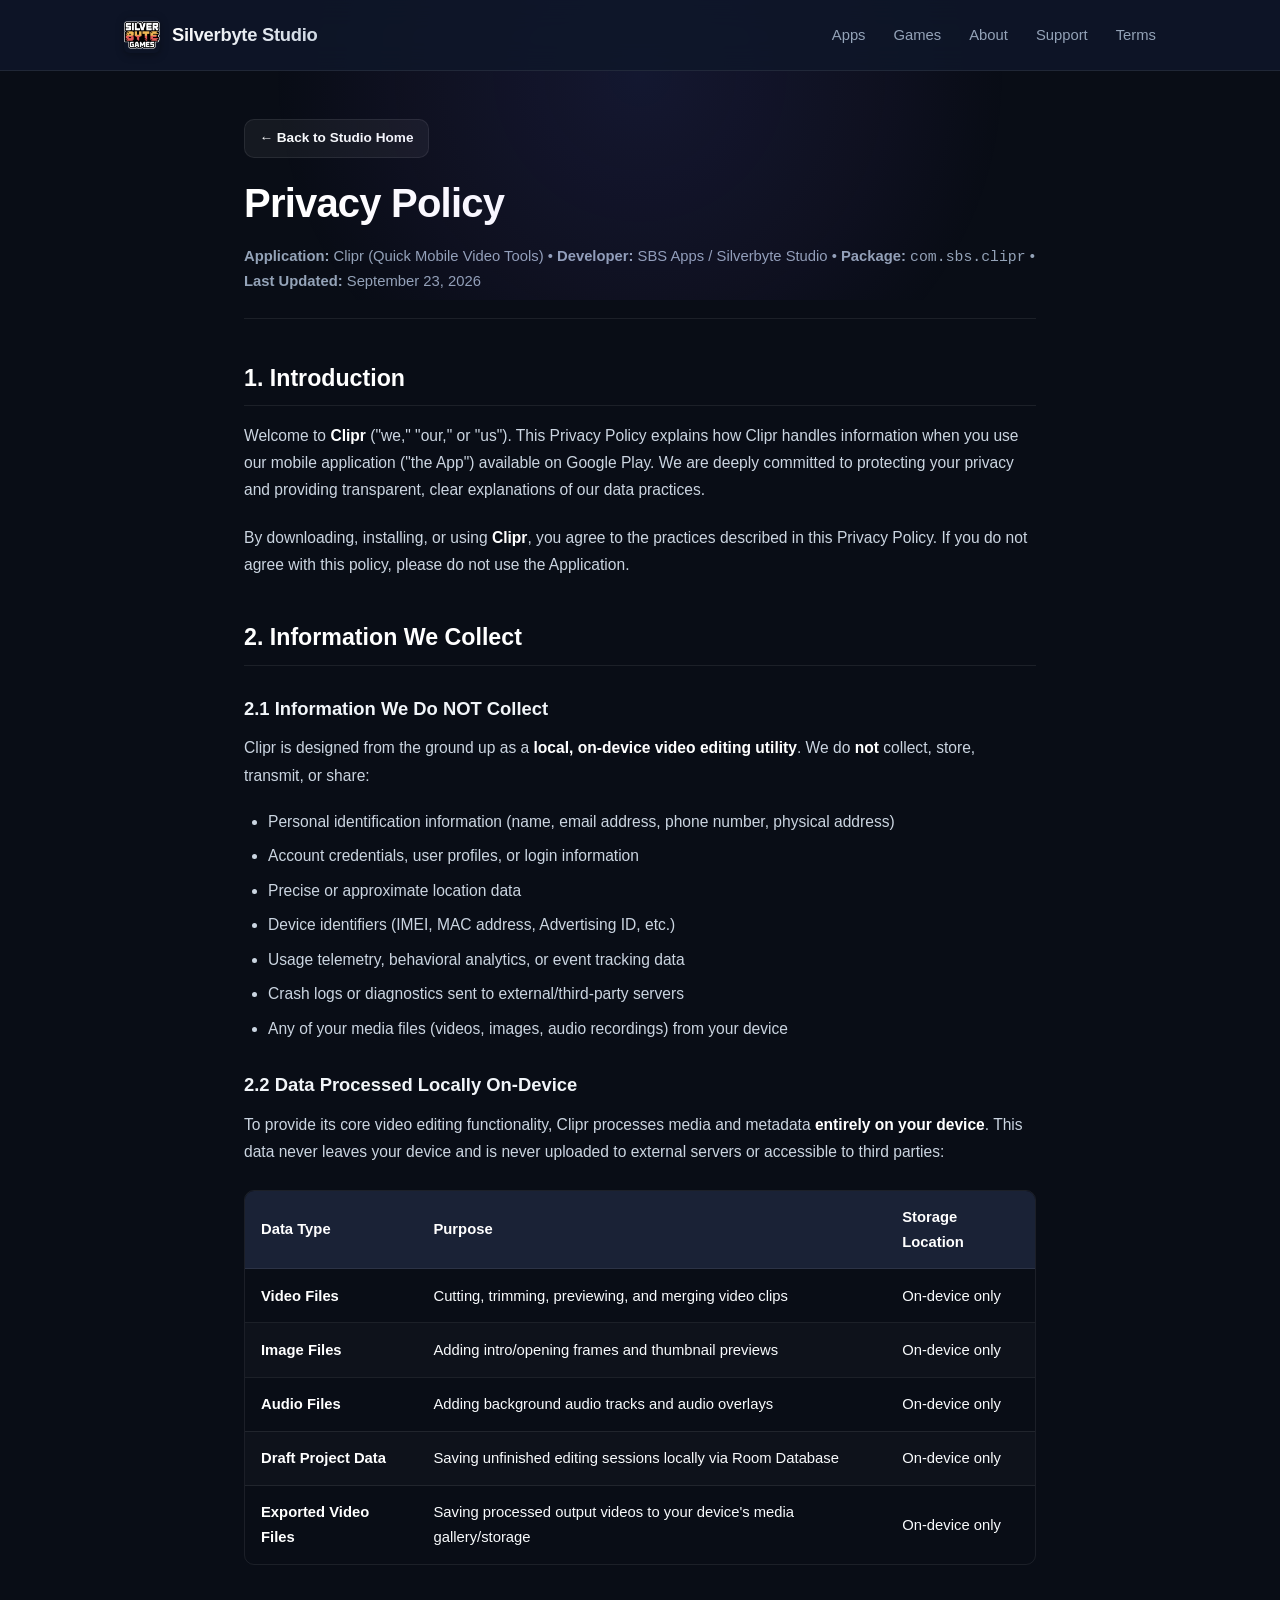
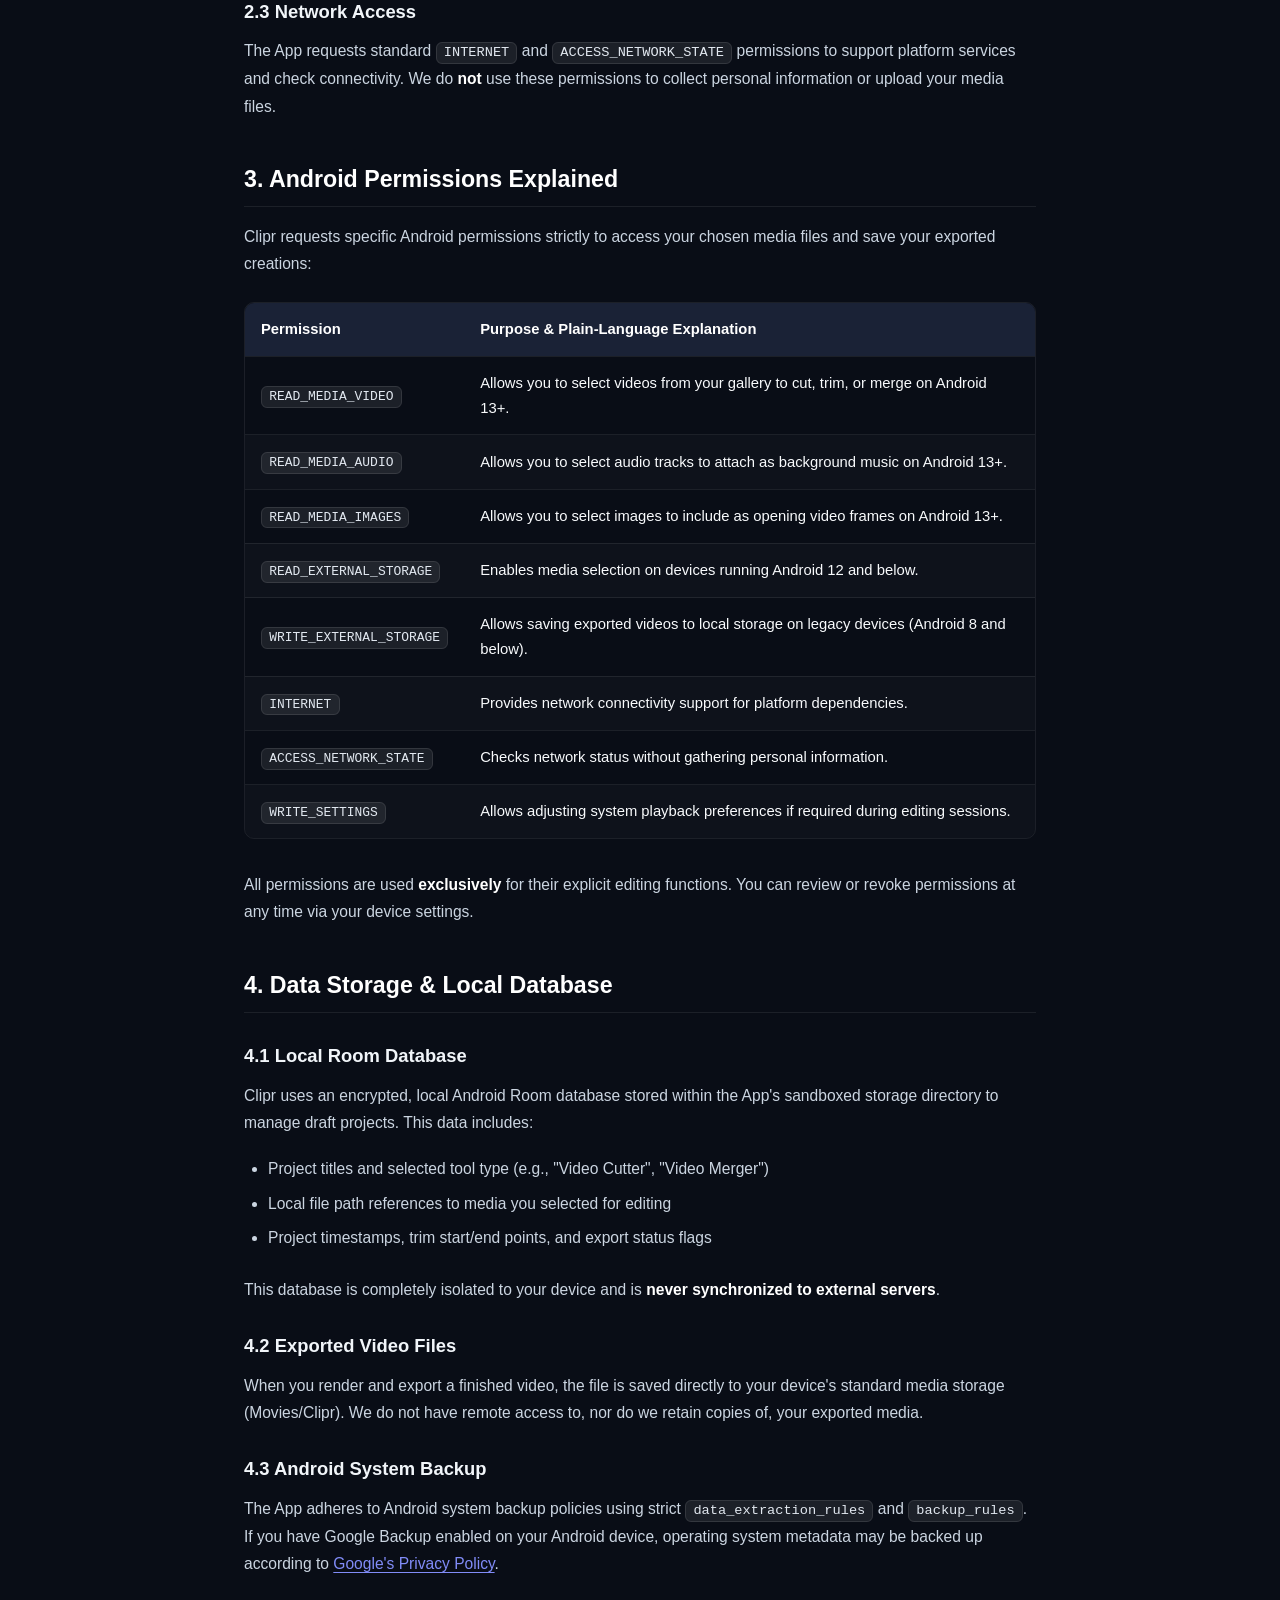
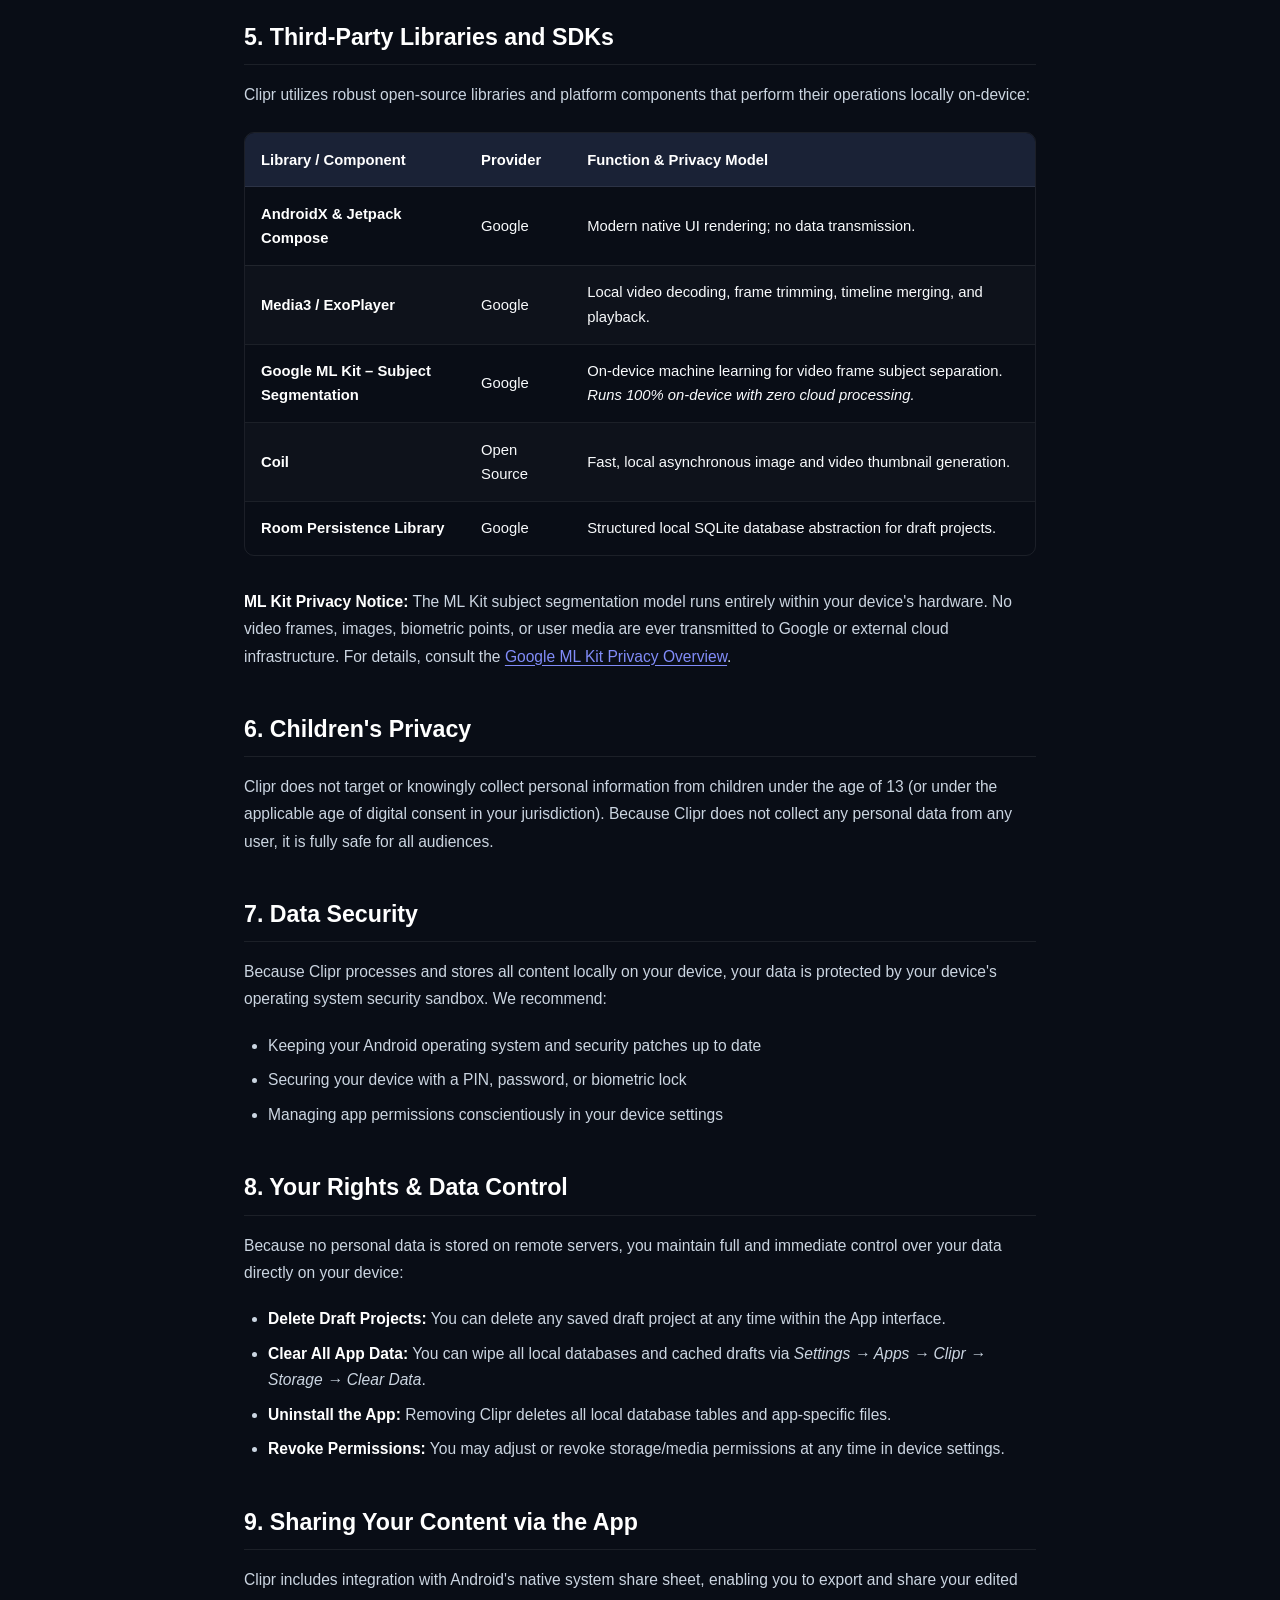
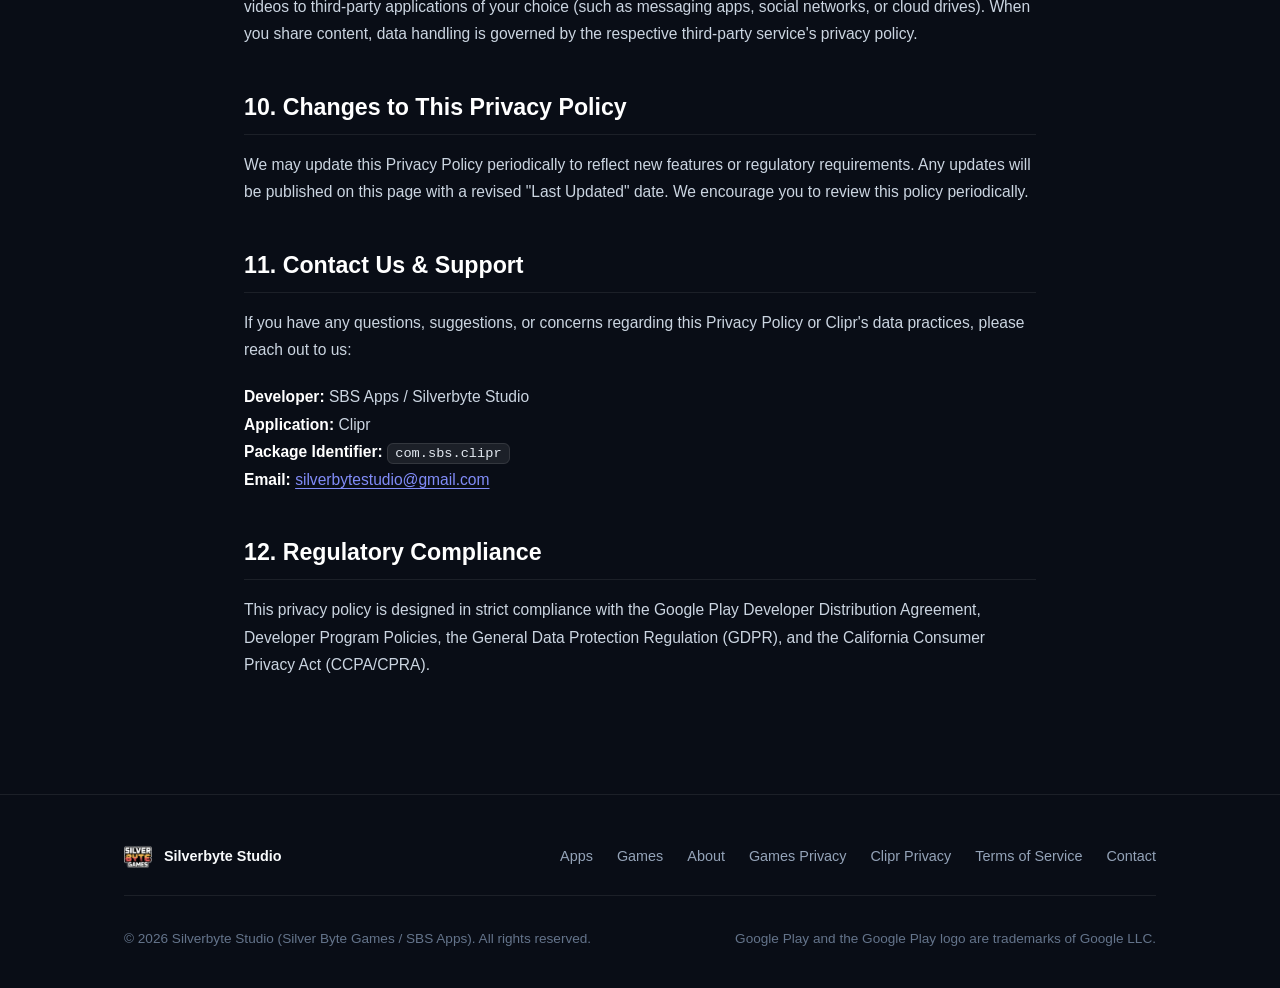
==== clipr-privacy-policy.html @ 32f8ca35 "updated with Clipr" ====
<!DOCTYPE html>
<html lang="en">
<head>
    <meta charset="UTF-8">
    <meta name="viewport" content="width=device-width, initial-scale=1.0">
    <title>Privacy Policy - Clipr | Silverbyte Studio</title>
    <meta name="description" content="Privacy Policy for Clipr, developed by Silverbyte Studio (SBS Apps). Details on local on-device processing, privacy-first video editing, permissions, and user rights.">
    <meta name="robots" content="index, follow">

    <!-- Canonical & Favicon -->
    <link rel="canonical" href="https://silverbytegames.github.io/clipr-privacy-policy.html">
    <link rel="icon" type="image/png" href="assets/images/favicon.png">
    <link rel="shortcut icon" href="favicon.ico">
    <link rel="apple-touch-icon" href="assets/images/clipr-icon.png">

    <!-- Stylesheet -->
    <link rel="stylesheet" href="assets/css/style.css">
</head>
<body>

    <!-- Site Header & Navigation -->
    <header class="site-header">
        <div class="container">
            <nav class="navbar" aria-label="Main Navigation">
                <a href="index.html" class="brand-link" aria-label="Silverbyte Studio Home">
                    <img src="assets/images/studio-logo.png" alt="Silverbyte Studio Logo" class="brand-logo" width="36" height="36">
                    <span class="brand-title">Silverbyte Studio</span>
                </a>

                <button class="mobile-menu-btn" aria-label="Toggle navigation menu" aria-expanded="false">
                    <svg width="24" height="24" viewBox="0 0 24 24" fill="none" stroke="currentColor" stroke-width="2" stroke-linecap="round" stroke-linejoin="round">
                        <line x1="3" y1="12" x2="21" y2="12"></line>
                        <line x1="3" y1="6" x2="21" y2="6"></line>
                        <line x1="3" y1="18" x2="21" y2="18"></line>
                    </svg>
                </button>

                <ul class="nav-links">
                    <li><a href="index.html#apps" class="nav-link">Apps</a></li>
                    <li><a href="index.html#games" class="nav-link">Games</a></li>
                    <li><a href="index.html#about" class="nav-link">About</a></li>
                    <li><a href="index.html#support" class="nav-link">Support</a></li>
                    <li><a href="terms.html" class="nav-link">Terms</a></li>
                </ul>
            </nav>
        </div>
    </header>

    <!-- Main Content Container -->
    <main class="legal-container">
        <div class="legal-header">
            <div style="margin-bottom: 0.75rem;">
                <a href="index.html" class="btn btn-secondary btn-sm" style="display: inline-flex; align-items: center; gap: 0.4rem;">
                    &larr; Back to Studio Home
                </a>
            </div>
            <h1>Privacy Policy</h1>
            <p class="legal-meta">
                <strong>Application:</strong> Clipr (Quick Mobile Video Tools) &bull;
                <strong>Developer:</strong> SBS Apps / Silverbyte Studio &bull;
                <strong>Package:</strong> <code>com.sbs.clipr</code> &bull;
                <strong>Last Updated:</strong> September 23, 2026
            </p>
        </div>

        <article class="legal-content">
            <h2>1. Introduction</h2>
            <p>Welcome to <strong>Clipr</strong> ("we," "our," or "us"). This Privacy Policy explains how Clipr handles information when you use our mobile application ("the App") available on Google Play. We are deeply committed to protecting your privacy and providing transparent, clear explanations of our data practices.</p>
            <p>By downloading, installing, or using <strong>Clipr</strong>, you agree to the practices described in this Privacy Policy. If you do not agree with this policy, please do not use the Application.</p>

            <h2>2. Information We Collect</h2>

            <h3>2.1 Information We Do NOT Collect</h3>
            <p>Clipr is designed from the ground up as a <strong>local, on-device video editing utility</strong>. We do <strong>not</strong> collect, store, transmit, or share:</p>
            <ul>
                <li>Personal identification information (name, email address, phone number, physical address)</li>
                <li>Account credentials, user profiles, or login information</li>
                <li>Precise or approximate location data</li>
                <li>Device identifiers (IMEI, MAC address, Advertising ID, etc.)</li>
                <li>Usage telemetry, behavioral analytics, or event tracking data</li>
                <li>Crash logs or diagnostics sent to external/third-party servers</li>
                <li>Any of your media files (videos, images, audio recordings) from your device</li>
            </ul>

            <h3>2.2 Data Processed Locally On-Device</h3>
            <p>To provide its core video editing functionality, Clipr processes media and metadata <strong>entirely on your device</strong>. This data never leaves your device and is never uploaded to external servers or accessible to third parties:</p>

            <div class="table-responsive">
                <table class="legal-table">
                    <thead>
                        <tr>
                            <th>Data Type</th>
                            <th>Purpose</th>
                            <th>Storage Location</th>
                        </tr>
                    </thead>
                    <tbody>
                        <tr>
                            <td><strong>Video Files</strong></td>
                            <td>Cutting, trimming, previewing, and merging video clips</td>
                            <td>On-device only</td>
                        </tr>
                        <tr>
                            <td><strong>Image Files</strong></td>
                            <td>Adding intro/opening frames and thumbnail previews</td>
                            <td>On-device only</td>
                        </tr>
                        <tr>
                            <td><strong>Audio Files</strong></td>
                            <td>Adding background audio tracks and audio overlays</td>
                            <td>On-device only</td>
                        </tr>
                        <tr>
                            <td><strong>Draft Project Data</strong></td>
                            <td>Saving unfinished editing sessions locally via Room Database</td>
                            <td>On-device only</td>
                        </tr>
                        <tr>
                            <td><strong>Exported Video Files</strong></td>
                            <td>Saving processed output videos to your device's media gallery/storage</td>
                            <td>On-device only</td>
                        </tr>
                    </tbody>
                </table>
            </div>

            <h3>2.3 Network Access</h3>
            <p>The App requests standard <code>INTERNET</code> and <code>ACCESS_NETWORK_STATE</code> permissions to support platform services and check connectivity. We do <strong>not</strong> use these permissions to collect personal information or upload your media files.</p>

            <h2>3. Android Permissions Explained</h2>
            <p>Clipr requests specific Android permissions strictly to access your chosen media files and save your exported creations:</p>

            <div class="table-responsive">
                <table class="legal-table">
                    <thead>
                        <tr>
                            <th>Permission</th>
                            <th>Purpose &amp; Plain-Language Explanation</th>
                        </tr>
                    </thead>
                    <tbody>
                        <tr>
                            <td><code>READ_MEDIA_VIDEO</code></td>
                            <td>Allows you to select videos from your gallery to cut, trim, or merge on Android 13+.</td>
                        </tr>
                        <tr>
                            <td><code>READ_MEDIA_AUDIO</code></td>
                            <td>Allows you to select audio tracks to attach as background music on Android 13+.</td>
                        </tr>
                        <tr>
                            <td><code>READ_MEDIA_IMAGES</code></td>
                            <td>Allows you to select images to include as opening video frames on Android 13+.</td>
                        </tr>
                        <tr>
                            <td><code>READ_EXTERNAL_STORAGE</code></td>
                            <td>Enables media selection on devices running Android 12 and below.</td>
                        </tr>
                        <tr>
                            <td><code>WRITE_EXTERNAL_STORAGE</code></td>
                            <td>Allows saving exported videos to local storage on legacy devices (Android 8 and below).</td>
                        </tr>
                        <tr>
                            <td><code>INTERNET</code></td>
                            <td>Provides network connectivity support for platform dependencies.</td>
                        </tr>
                        <tr>
                            <td><code>ACCESS_NETWORK_STATE</code></td>
                            <td>Checks network status without gathering personal information.</td>
                        </tr>
                        <tr>
                            <td><code>WRITE_SETTINGS</code></td>
                            <td>Allows adjusting system playback preferences if required during editing sessions.</td>
                        </tr>
                    </tbody>
                </table>
            </div>
            <p>All permissions are used <strong>exclusively</strong> for their explicit editing functions. You can review or revoke permissions at any time via your device settings.</p>

            <h2>4. Data Storage &amp; Local Database</h2>

            <h3>4.1 Local Room Database</h3>
            <p>Clipr uses an encrypted, local Android Room database stored within the App's sandboxed storage directory to manage draft projects. This data includes:</p>
            <ul>
                <li>Project titles and selected tool type (e.g., "Video Cutter", "Video Merger")</li>
                <li>Local file path references to media you selected for editing</li>
                <li>Project timestamps, trim start/end points, and export status flags</li>
            </ul>
            <p>This database is completely isolated to your device and is <strong>never synchronized to external servers</strong>.</p>

            <h3>4.2 Exported Video Files</h3>
            <p>When you render and export a finished video, the file is saved directly to your device's standard media storage (Movies/Clipr). We do not have remote access to, nor do we retain copies of, your exported media.</p>

            <h3>4.3 Android System Backup</h3>
            <p>The App adheres to Android system backup policies using strict <code>data_extraction_rules</code> and <code>backup_rules</code>. If you have Google Backup enabled on your Android device, operating system metadata may be backed up according to <a href="https://policies.google.com/privacy" target="_blank" rel="noopener noreferrer">Google's Privacy Policy</a>.</p>

            <h2>5. Third-Party Libraries and SDKs</h2>
            <p>Clipr utilizes robust open-source libraries and platform components that perform their operations locally on-device:</p>

            <div class="table-responsive">
                <table class="legal-table">
                    <thead>
                        <tr>
                            <th>Library / Component</th>
                            <th>Provider</th>
                            <th>Function &amp; Privacy Model</th>
                        </tr>
                    </thead>
                    <tbody>
                        <tr>
                            <td><strong>AndroidX &amp; Jetpack Compose</strong></td>
                            <td>Google</td>
                            <td>Modern native UI rendering; no data transmission.</td>
                        </tr>
                        <tr>
                            <td><strong>Media3 / ExoPlayer</strong></td>
                            <td>Google</td>
                            <td>Local video decoding, frame trimming, timeline merging, and playback.</td>
                        </tr>
                        <tr>
                            <td><strong>Google ML Kit – Subject Segmentation</strong></td>
                            <td>Google</td>
                            <td>On-device machine learning for video frame subject separation. <em>Runs 100% on-device with zero cloud processing.</em></td>
                        </tr>
                        <tr>
                            <td><strong>Coil</strong></td>
                            <td>Open Source</td>
                            <td>Fast, local asynchronous image and video thumbnail generation.</td>
                        </tr>
                        <tr>
                            <td><strong>Room Persistence Library</strong></td>
                            <td>Google</td>
                            <td>Structured local SQLite database abstraction for draft projects.</td>
                        </tr>
                    </tbody>
                </table>
            </div>
            <p><strong>ML Kit Privacy Notice:</strong> The ML Kit subject segmentation model runs entirely within your device's hardware. No video frames, images, biometric points, or user media are ever transmitted to Google or external cloud infrastructure. For details, consult the <a href="https://developers.google.com/ml-kit/privacy" target="_blank" rel="noopener noreferrer">Google ML Kit Privacy Overview</a>.</p>

            <h2>6. Children's Privacy</h2>
            <p>Clipr does not target or knowingly collect personal information from children under the age of 13 (or under the applicable age of digital consent in your jurisdiction). Because Clipr does not collect any personal data from any user, it is fully safe for all audiences.</p>

            <h2>7. Data Security</h2>
            <p>Because Clipr processes and stores all content locally on your device, your data is protected by your device's operating system security sandbox. We recommend:</p>
            <ul>
                <li>Keeping your Android operating system and security patches up to date</li>
                <li>Securing your device with a PIN, password, or biometric lock</li>
                <li>Managing app permissions conscientiously in your device settings</li>
            </ul>

            <h2>8. Your Rights &amp; Data Control</h2>
            <p>Because no personal data is stored on remote servers, you maintain full and immediate control over your data directly on your device:</p>
            <ul>
                <li><strong>Delete Draft Projects:</strong> You can delete any saved draft project at any time within the App interface.</li>
                <li><strong>Clear All App Data:</strong> You can wipe all local databases and cached drafts via <em>Settings &rarr; Apps &rarr; Clipr &rarr; Storage &rarr; Clear Data</em>.</li>
                <li><strong>Uninstall the App:</strong> Removing Clipr deletes all local database tables and app-specific files.</li>
                <li><strong>Revoke Permissions:</strong> You may adjust or revoke storage/media permissions at any time in device settings.</li>
            </ul>

            <h2>9. Sharing Your Content via the App</h2>
            <p>Clipr includes integration with Android's native system share sheet, enabling you to export and share your edited videos to third-party applications of your choice (such as messaging apps, social networks, or cloud drives). When you share content, data handling is governed by the respective third-party service's privacy policy.</p>

            <h2>10. Changes to This Privacy Policy</h2>
            <p>We may update this Privacy Policy periodically to reflect new features or regulatory requirements. Any updates will be published on this page with a revised "Last Updated" date. We encourage you to review this policy periodically.</p>

            <h2>11. Contact Us &amp; Support</h2>
            <p>If you have any questions, suggestions, or concerns regarding this Privacy Policy or Clipr's data practices, please reach out to us:</p>
            <p style="margin-top: 0.5rem;">
                <strong>Developer:</strong> SBS Apps / Silverbyte Studio<br>
                <strong>Application:</strong> Clipr<br>
                <strong>Package Identifier:</strong> <code>com.sbs.clipr</code><br>
                <strong>Email:</strong> <a href="mailto:silverbytestudio@gmail.com">silverbytestudio@gmail.com</a>
            </p>

            <h2>12. Regulatory Compliance</h2>
            <p>This privacy policy is designed in strict compliance with the Google Play Developer Distribution Agreement, Developer Program Policies, the General Data Protection Regulation (GDPR), and the California Consumer Privacy Act (CCPA/CPRA).</p>
        </article>
    </main>

    <!-- Site Footer -->
    <footer class="site-footer">
        <div class="container">
            <div class="footer-top">
                <div class="footer-brand">
                    <img src="assets/images/studio-logo.png" alt="Silverbyte Studio Logo" width="28" height="28" style="border-radius: 4px;">
                    <span>Silverbyte Studio</span>
                </div>
                <ul class="footer-links">
                    <li><a href="index.html#apps">Apps</a></li>
                    <li><a href="index.html#games">Games</a></li>
                    <li><a href="index.html#about">About</a></li>
                    <li><a href="privacy-policy.html">Games Privacy</a></li>
                    <li><a href="clipr-privacy-policy.html">Clipr Privacy</a></li>
                    <li><a href="terms.html">Terms of Service</a></li>
                    <li><a href="mailto:silverbytestudio@gmail.com">Contact</a></li>
                </ul>
            </div>
            <div class="footer-bottom">
                <p>&copy; <span id="current-year">2026</span> Silverbyte Studio (Silver Byte Games / SBS Apps). All rights reserved.</p>
                <p>Google Play and the Google Play logo are trademarks of Google LLC.</p>
            </div>
        </div>
    </footer>

    <!-- Script -->
    <script src="assets/js/main.js"></script>
</body>
</html>
---- assets/css/style.css ----
/* ==========================================================================
   Silverbyte Studio - Modern Minimalist Design System
   ========================================================================== */

:root {
    --bg-base: #090d16;
    --bg-surface: #111827;
    --bg-surface-elevated: #1a2236;
    --bg-surface-card: rgba(17, 24, 39, 0.7);
    --bg-glass: rgba(15, 23, 42, 0.85);

    --border-subtle: rgba(255, 255, 255, 0.08);
    --border-hover: rgba(99, 102, 241, 0.35);
    --border-accent: #6366f1;

    --text-main: #f8fafc;
    --text-muted: #94a3b8;
    --text-subtle: #64748b;

    --primary: #6366f1;
    --primary-hover: #4f46e5;
    --primary-glow: rgba(99, 102, 241, 0.25);

    --accent-emerald: #10b981;
    --accent-amber: #f59e0b;

    --radius-sm: 6px;
    --radius-md: 10px;
    --radius-lg: 16px;
    --radius-full: 9999px;

    --transition: all 0.2s cubic-bezier(0.16, 1, 0.3, 1);
    --font-sans: -apple-system, BlinkMacSystemFont, "Segoe UI", Roboto, "Helvetica Neue", Arial, sans-serif;
}

/* Base & Reset */
*, *::before, *::after {
    box-sizing: border-box;
    margin: 0;
    padding: 0;
}

html {
    scroll-behavior: smooth;
    font-size: 16px;
}

body {
    font-family: var(--font-sans);
    background-color: var(--bg-base);
    color: var(--text-main);
    line-height: 1.65;
    min-height: 100vh;
    display: flex;
    flex-direction: column;
    overflow-x: hidden;
    position: relative;
    -webkit-font-smoothing: antialiased;
}

/* Subtle Ambient Glow Effect */
body::before {
    content: "";
    position: fixed;
    top: -150px;
    left: 50%;
    transform: translateX(-50%);
    width: 800px;
    height: 450px;
    background: radial-gradient(circle, rgba(99, 102, 241, 0.12) 0%, rgba(139, 92, 246, 0.05) 50%, transparent 80%);
    pointer-events: none;
    z-index: 0;
}

a {
    color: inherit;
    text-decoration: none;
}

img {
    max-width: 100%;
    height: auto;
    display: block;
}

.container {
    width: 100%;
    max-width: 1080px;
    margin: 0 auto;
    padding: 0 1.5rem;
}

/* Header & Navigation */
header.site-header {
    position: sticky;
    top: 0;
    z-index: 100;
    background: var(--bg-glass);
    backdrop-filter: blur(14px);
    -webkit-backdrop-filter: blur(14px);
    border-bottom: 1px solid var(--border-subtle);
}

.navbar {
    display: flex;
    align-items: center;
    justify-content: space-between;
    height: 70px;
}

.brand-link {
    display: flex;
    align-items: center;
    gap: 0.75rem;
    font-weight: 700;
    font-size: 1.15rem;
    color: var(--text-main);
    letter-spacing: -0.015em;
    transition: var(--transition);
}

.brand-link:hover {
    opacity: 0.9;
}

.brand-logo {
    width: 36px;
    height: 36px;
    border-radius: var(--radius-sm);
    box-shadow: 0 2px 8px rgba(0, 0, 0, 0.3);
}

.brand-title {
    background: linear-gradient(135deg, #ffffff 0%, #cbd5e1 100%);
    -webkit-background-clip: text;
    -webkit-text-fill-color: transparent;
}

.nav-links {
    display: flex;
    align-items: center;
    gap: 1.75rem;
    list-style: none;
}

.nav-link {
    color: var(--text-muted);
    font-size: 0.925rem;
    font-weight: 500;
    transition: var(--transition);
    position: relative;
    padding: 0.35rem 0;
}

.nav-link:hover,
.nav-link.active {
    color: var(--text-main);
}

.nav-link::after {
    content: '';
    position: absolute;
    bottom: 0;
    left: 0;
    width: 0%;
    height: 2px;
    background: var(--primary);
    transition: var(--transition);
}

.nav-link:hover::after,
.nav-link.active::after {
    width: 100%;
}

.mobile-menu-btn {
    display: none;
    background: none;
    border: none;
    color: var(--text-main);
    cursor: pointer;
    padding: 0.5rem;
}

/* Badges & Tags */
.badge {
    display: inline-flex;
    align-items: center;
    gap: 0.4rem;
    padding: 0.3rem 0.8rem;
    border-radius: var(--radius-full);
    font-size: 0.8rem;
    font-weight: 600;
    letter-spacing: 0.03em;
    text-transform: uppercase;
}

.badge-primary {
    background: rgba(99, 102, 241, 0.14);
    color: #a5b4fc;
    border: 1px solid rgba(99, 102, 241, 0.3);
}

.badge-success {
    background: rgba(16, 185, 129, 0.12);
    color: #6ee7b7;
    border: 1px solid rgba(16, 185, 129, 0.25);
}

.badge-amber {
    background: rgba(245, 158, 11, 0.12);
    color: #fcd34d;
    border: 1px solid rgba(245, 158, 11, 0.25);
}

.badge-subtle {
    background: rgba(255, 255, 255, 0.05);
    color: var(--text-muted);
    border: 1px solid var(--border-subtle);
    font-size: 0.75rem;
    text-transform: none;
    letter-spacing: normal;
    font-weight: 500;
}

.dot {
    width: 6px;
    height: 6px;
    border-radius: 50%;
    background-color: currentColor;
}

/* Hero Section */
.hero {
    position: relative;
    z-index: 1;
    padding: 5rem 0 3.5rem;
    text-align: center;
}

.hero-content {
    max-width: 720px;
    margin: 0 auto;
}

.hero h1 {
    font-size: clamp(2.4rem, 5vw, 3.5rem);
    font-weight: 800;
    line-height: 1.15;
    letter-spacing: -0.03em;
    margin: 1.25rem 0 1rem;
    background: linear-gradient(135deg, #ffffff 0%, #e2e8f0 60%, #94a3b8 100%);
    -webkit-background-clip: text;
    -webkit-text-fill-color: transparent;
}

.hero p.lead {
    font-size: 1.15rem;
    color: var(--text-muted);
    line-height: 1.7;
    margin-bottom: 2rem;
}

.hero-actions {
    display: flex;
    justify-content: center;
    gap: 1rem;
    flex-wrap: wrap;
}

/* Buttons */
.btn {
    display: inline-flex;
    align-items: center;
    justify-content: center;
    gap: 0.5rem;
    padding: 0.65rem 1.4rem;
    border-radius: var(--radius-md);
    font-size: 0.925rem;
    font-weight: 600;
    transition: var(--transition);
    cursor: pointer;
    border: 1px solid transparent;
}

.btn-primary {
    background-color: var(--primary);
    color: #ffffff;
    box-shadow: 0 4px 14px var(--primary-glow);
}

.btn-primary:hover {
    background-color: var(--primary-hover);
    transform: translateY(-1px);
    box-shadow: 0 6px 20px rgba(99, 102, 241, 0.35);
}

.btn-secondary {
    background-color: rgba(255, 255, 255, 0.05);
    color: var(--text-main);
    border-color: var(--border-subtle);
}

.btn-secondary:hover {
    background-color: rgba(255, 255, 255, 0.09);
    border-color: rgba(255, 255, 255, 0.15);
    transform: translateY(-1px);
}

.btn-googleplay {
    background: #1e293b;
    color: #ffffff;
    border: 1px solid #334155;
    padding: 0.55rem 1.15rem;
}

.btn-googleplay:hover {
    background: #273549;
    border-color: #6366f1;
    transform: translateY(-1px);
    box-shadow: 0 4px 16px rgba(0, 0, 0, 0.4);
}

.btn-sm {
    padding: 0.45rem 0.9rem;
    font-size: 0.85rem;
}

/* Section Header */
.section {
    padding: 4rem 0;
    position: relative;
    z-index: 1;
}

.section-header {
    margin-bottom: 2.5rem;
}

.section-header.text-center {
    text-align: center;
}

.section-title {
    font-size: 1.85rem;
    font-weight: 700;
    letter-spacing: -0.02em;
    color: #ffffff;
    margin-bottom: 0.5rem;
}

.section-subtitle {
    color: var(--text-muted);
    font-size: 1rem;
    max-width: 600px;
}

.section-header.text-center .section-subtitle {
    margin: 0 auto;
}

/* Game Showcase Cards */
.game-featured-card {
    background: var(--bg-surface-card);
    border: 1px solid var(--border-subtle);
    border-radius: var(--radius-lg);
    overflow: hidden;
    backdrop-filter: blur(10px);
    -webkit-backdrop-filter: blur(10px);
    transition: var(--transition);
    margin-bottom: 2rem;
}

.game-featured-card:hover {
    border-color: var(--border-hover);
    box-shadow: 0 12px 36px rgba(0, 0, 0, 0.4);
}

.game-banner-wrap {
    position: relative;
    width: 100%;
    aspect-ratio: 16 / 9;
    max-height: 400px;
    background-color: #0b0f19;
    overflow: hidden;
}

.game-banner {
    width: 100%;
    height: 100%;
    object-fit: cover;
    transition: transform 0.4s ease;
}

.game-featured-card:hover .game-banner {
    transform: scale(1.02);
}

.game-featured-content {
    padding: 2rem;
    display: flex;
    flex-direction: column;
    gap: 1.25rem;
}

.game-header-row {
    display: flex;
    align-items: center;
    gap: 1.25rem;
}

.game-icon-large {
    width: 76px;
    height: 76px;
    border-radius: 18px;
    border: 1px solid rgba(255, 255, 255, 0.12);
    box-shadow: 0 4px 16px rgba(0, 0, 0, 0.4);
    flex-shrink: 0;
}

.game-title-group h3 {
    font-size: 1.5rem;
    font-weight: 700;
    color: #ffffff;
    margin-bottom: 0.35rem;
    letter-spacing: -0.01em;
}

.tag-list {
    display: flex;
    flex-wrap: wrap;
    gap: 0.5rem;
}

.game-description {
    color: var(--text-muted);
    font-size: 1rem;
    line-height: 1.7;
}

.game-features-list {
    display: grid;
    grid-template-columns: repeat(auto-fit, minmax(240px, 1fr));
    gap: 0.75rem;
    margin: 0.5rem 0;
    list-style: none;
}

.game-feature-item {
    display: flex;
    align-items: center;
    gap: 0.6rem;
    font-size: 0.925rem;
    color: #e2e8f0;
}

.game-feature-item svg {
    color: var(--primary);
    flex-shrink: 0;
}

.game-card-actions {
    display: flex;
    align-items: center;
    gap: 1rem;
    flex-wrap: wrap;
    padding-top: 0.75rem;
    border-top: 1px solid var(--border-subtle);
}

/* Pipeline / Teaser Grid */
.games-grid {
    display: grid;
    grid-template-columns: repeat(auto-fit, minmax(320px, 1fr));
    gap: 1.5rem;
}

.game-mini-card {
    background: var(--bg-surface-card);
    border: 1px solid var(--border-subtle);
    border-radius: var(--radius-lg);
    padding: 1.75rem;
    display: flex;
    flex-direction: column;
    justify-content: space-between;
    transition: var(--transition);
}

.game-mini-card:hover {
    border-color: var(--border-hover);
    transform: translateY(-2px);
}

.game-mini-top {
    display: flex;
    gap: 1rem;
    align-items: center;
    margin-bottom: 1rem;
}

.game-icon-mini {
    width: 60px;
    height: 60px;
    border-radius: 14px;
    border: 1px solid rgba(255, 255, 255, 0.1);
    box-shadow: 0 4px 12px rgba(0, 0, 0, 0.3);
    flex-shrink: 0;
}

.game-mini-card h4 {
    font-size: 1.2rem;
    font-weight: 700;
    color: #ffffff;
    margin-bottom: 0.25rem;
}

.game-mini-card p {
    color: var(--text-muted);
    font-size: 0.925rem;
    line-height: 1.6;
    margin-bottom: 1.25rem;
}

/* Studio Pillars Section */
.features-grid {
    display: grid;
    grid-template-columns: repeat(auto-fit, minmax(280px, 1fr));
    gap: 1.5rem;
}

.feature-box {
    background: var(--bg-surface-card);
    border: 1px solid var(--border-subtle);
    border-radius: var(--radius-lg);
    padding: 1.75rem;
    transition: var(--transition);
}

.feature-box:hover {
    border-color: var(--border-hover);
    transform: translateY(-2px);
}

.feature-icon-wrap {
    width: 44px;
    height: 44px;
    border-radius: var(--radius-md);
    background: rgba(99, 102, 241, 0.12);
    color: #818cf8;
    display: flex;
    align-items: center;
    justify-content: center;
    margin-bottom: 1.25rem;
}

.feature-box h3 {
    font-size: 1.15rem;
    font-weight: 700;
    color: #ffffff;
    margin-bottom: 0.5rem;
}

.feature-box p {
    color: var(--text-muted);
    font-size: 0.925rem;
    line-height: 1.6;
}

/* Compliance & Verification Hub */
.compliance-hub {
    background: linear-gradient(180deg, rgba(26, 34, 54, 0.6) 0%, rgba(17, 24, 39, 0.8) 100%);
    border: 1px solid var(--border-subtle);
    border-radius: var(--radius-lg);
    padding: 2.25rem;
    backdrop-filter: blur(12px);
    -webkit-backdrop-filter: blur(12px);
}

.compliance-grid {
    display: grid;
    grid-template-columns: repeat(auto-fit, minmax(280px, 1fr));
    gap: 1.5rem;
    margin-top: 1.5rem;
}

.compliance-item {
    background: rgba(15, 23, 42, 0.6);
    border: 1px solid var(--border-subtle);
    border-radius: var(--radius-md);
    padding: 1.25rem;
    display: flex;
    flex-direction: column;
    justify-content: space-between;
    transition: var(--transition);
}

.compliance-item:hover {
    border-color: rgba(99, 102, 241, 0.3);
}

.compliance-item h4 {
    font-size: 1.05rem;
    font-weight: 600;
    color: #ffffff;
    margin-bottom: 0.35rem;
    display: flex;
    align-items: center;
    gap: 0.5rem;
}

.compliance-item p {
    color: var(--text-muted);
    font-size: 0.875rem;
    line-height: 1.55;
    margin-bottom: 1rem;
}

.code-snippet {
    display: block;
    background: rgba(0, 0, 0, 0.3);
    border: 1px solid rgba(255, 255, 255, 0.05);
    border-radius: var(--radius-sm);
    padding: 0.4rem 0.6rem;
    font-family: ui-monospace, SFMono-Regular, Menlo, Monaco, Consolas, monospace;
    font-size: 0.8rem;
    color: #cbd5e1;
    overflow-x: auto;
    margin-bottom: 0.75rem;
}

/* Contact & Support Section */
.contact-card {
    background: var(--bg-surface-card);
    border: 1px solid var(--border-subtle);
    border-radius: var(--radius-lg);
    padding: 2.5rem;
    text-align: center;
    max-width: 680px;
    margin: 0 auto;
}

.contact-email-row {
    display: flex;
    align-items: center;
    justify-content: center;
    gap: 0.75rem;
    margin: 1.5rem 0;
    flex-wrap: wrap;
}

.contact-email-text {
    font-size: 1.15rem;
    font-weight: 600;
    color: #ffffff;
    padding: 0.5rem 1rem;
    background: rgba(255, 255, 255, 0.05);
    border-radius: var(--radius-md);
    border: 1px solid var(--border-subtle);
}

.contact-channels {
    display: flex;
    justify-content: center;
    gap: 0.75rem;
    flex-wrap: wrap;
    margin-top: 1rem;
}

/* Footer */
footer.site-footer {
    border-top: 1px solid var(--border-subtle);
    background: var(--bg-base);
    padding: 3rem 0 2.5rem;
    margin-top: auto;
    font-size: 0.9rem;
    color: var(--text-muted);
}

.footer-top {
    display: flex;
    justify-content: space-between;
    align-items: center;
    flex-wrap: wrap;
    gap: 1.5rem;
    margin-bottom: 2rem;
    padding-bottom: 1.5rem;
    border-bottom: 1px solid var(--border-subtle);
}

.footer-brand {
    display: flex;
    align-items: center;
    gap: 0.75rem;
    font-weight: 600;
    color: var(--text-main);
}

.footer-links {
    display: flex;
    gap: 1.5rem;
    flex-wrap: wrap;
    list-style: none;
}

.footer-links a {
    color: var(--text-muted);
    transition: var(--transition);
}

.footer-links a:hover {
    color: var(--text-main);
}

.footer-bottom {
    display: flex;
    justify-content: space-between;
    align-items: center;
    flex-wrap: wrap;
    gap: 1rem;
    font-size: 0.85rem;
    color: var(--text-subtle);
}

/* Legal Documents Layout (Privacy Policy & Terms) */
.legal-container {
    max-width: 840px;
    margin: 0 auto;
    padding: 3rem 1.5rem 6rem;
}

.legal-header {
    margin-bottom: 2.5rem;
    padding-bottom: 1.5rem;
    border-bottom: 1px solid var(--border-subtle);
}

.legal-header h1 {
    font-size: clamp(2rem, 4vw, 2.5rem);
    font-weight: 800;
    color: #ffffff;
    margin-bottom: 0.5rem;
    letter-spacing: -0.02em;
}

.legal-meta {
    color: var(--text-muted);
    font-size: 0.925rem;
}

.legal-content h2 {
    font-size: 1.45rem;
    font-weight: 700;
    color: #ffffff;
    margin: 2.5rem 0 1rem;
    padding-bottom: 0.5rem;
    border-bottom: 1px solid var(--border-subtle);
}

.legal-content h3 {
    font-size: 1.15rem;
    font-weight: 600;
    color: #f1f5f9;
    margin: 1.75rem 0 0.65rem;
}

.legal-content p {
    color: #cbd5e1;
    font-size: 0.975rem;
    line-height: 1.75;
    margin-bottom: 1.25rem;
}

.legal-content ul,
.legal-content ol {
    margin: 0 0 1.5rem 1.5rem;
    color: #cbd5e1;
}

.legal-content li {
    margin-bottom: 0.5rem;
    line-height: 1.7;
    font-size: 0.975rem;
}

.legal-content strong {
    color: #ffffff;
}

.legal-content a {
    color: #818cf8;
    text-decoration: underline;
    text-underline-offset: 3px;
    transition: var(--transition);
}

.legal-content a:hover {
    color: #a5b4fc;
}

.legal-content code {
    background: rgba(255, 255, 255, 0.08);
    border: 1px solid rgba(255, 255, 255, 0.1);
    color: #e2e8f0;
    padding: 0.15rem 0.45rem;
    border-radius: var(--radius-sm);
    font-size: 0.875em;
    font-family: ui-monospace, SFMono-Regular, Menlo, Monaco, Consolas, monospace;
}

/* Legal Tables */
.table-responsive {
    width: 100%;
    overflow-x: auto;
    margin: 1.5rem 0 2rem;
    border: 1px solid var(--border-subtle);
    border-radius: var(--radius-md);
}

.legal-table {
    width: 100%;
    border-collapse: collapse;
    font-size: 0.925rem;
    text-align: left;
}

.legal-table th,
.legal-table td {
    padding: 0.9rem 1rem;
    border-bottom: 1px solid var(--border-subtle);
}

.legal-table th {
    background: var(--bg-surface-elevated);
    color: #ffffff;
    font-weight: 600;
}

.legal-table tr:last-child td {
    border-bottom: none;
}

.legal-table tr:nth-child(even) td {
    background: rgba(255, 255, 255, 0.02);
}

/* Responsive Utilities */
@media (max-width: 768px) {
    .navbar {
        height: 60px;
    }

    .mobile-menu-btn {
        display: block;
    }

    .nav-links {
        display: none;
        flex-direction: column;
        position: absolute;
        top: 60px;
        left: 0;
        right: 0;
        background: var(--bg-surface);
        border-bottom: 1px solid var(--border-subtle);
        padding: 1.25rem 1.5rem;
        gap: 1rem;
        align-items: flex-start;
    }

    .nav-links.show {
        display: flex;
    }

    .hero {
        padding: 3.5rem 0 2.5rem;
    }

    .game-featured-content {
        padding: 1.5rem;
    }

    .game-header-row {
        flex-direction: column;
        align-items: flex-start;
    }

    .footer-top {
        flex-direction: column;
        align-items: flex-start;
    }

    .footer-bottom {
        flex-direction: column;
        align-items: flex-start;
    }
}
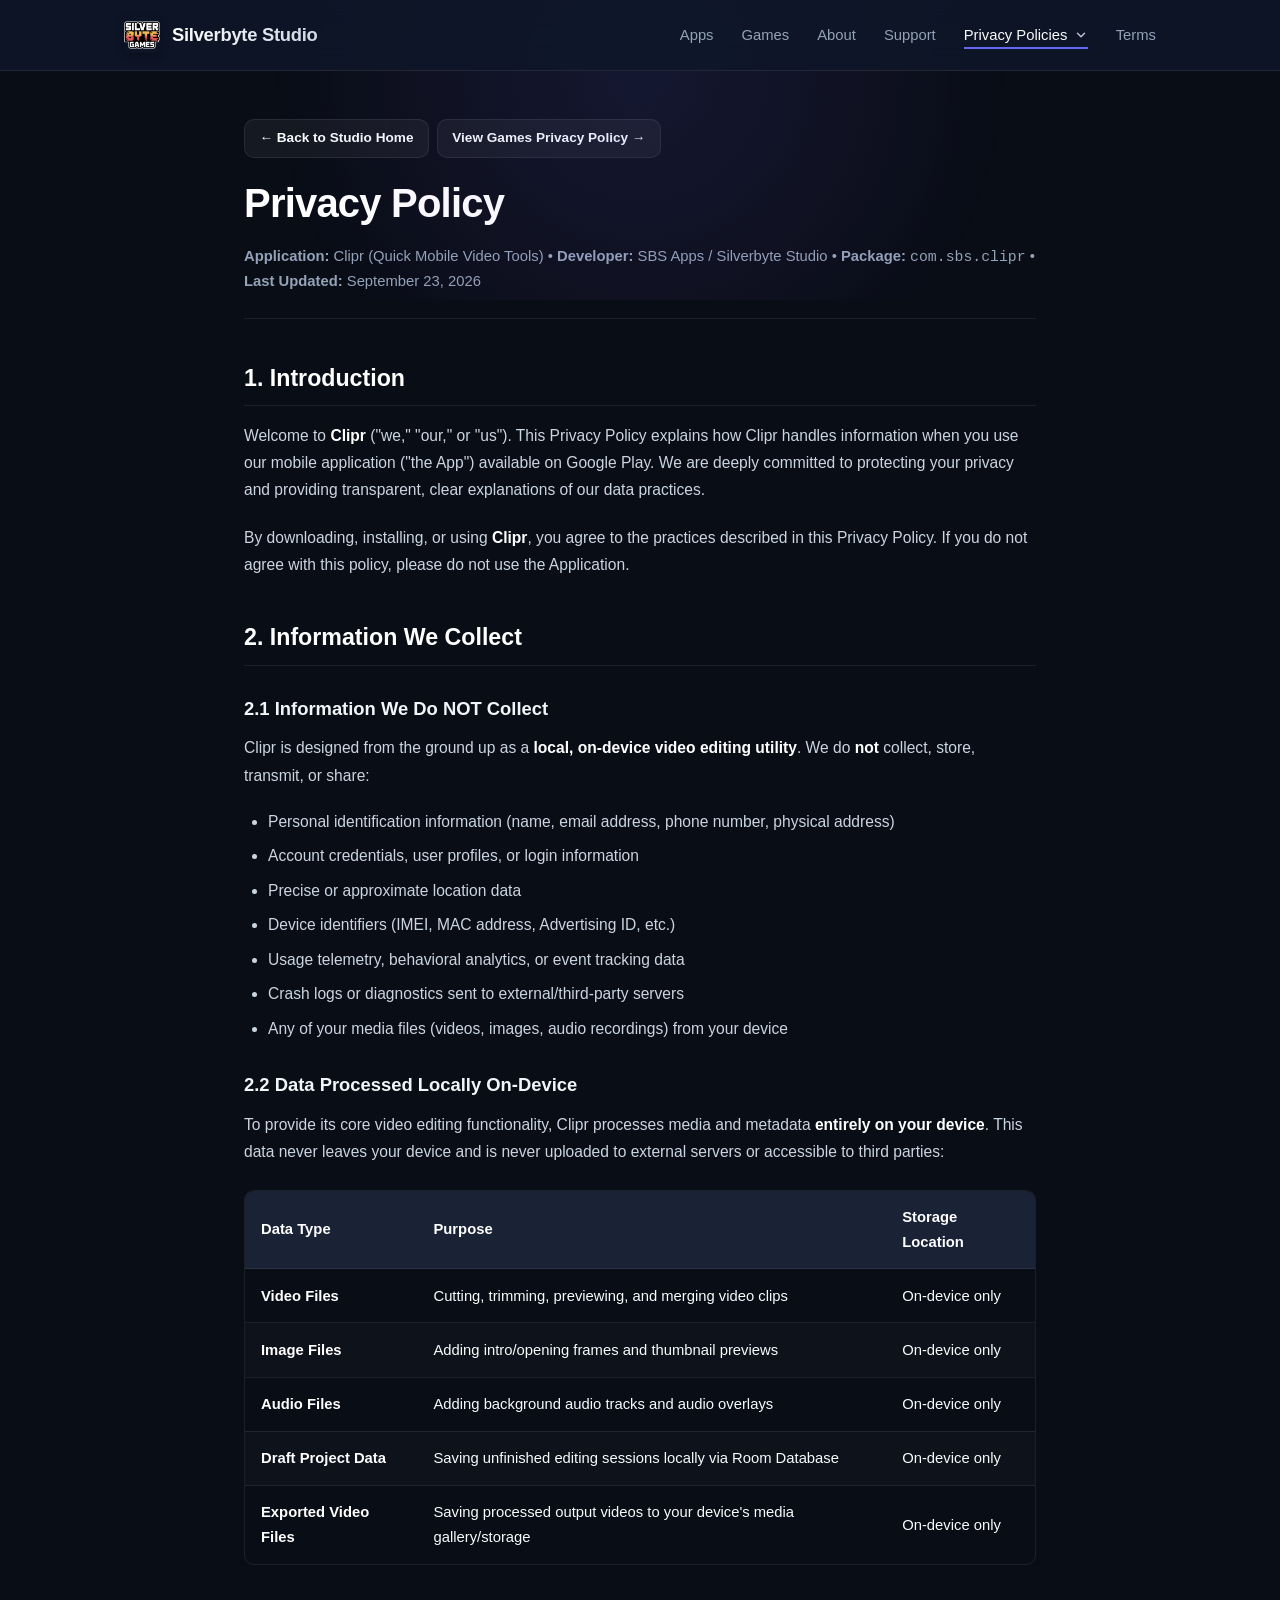
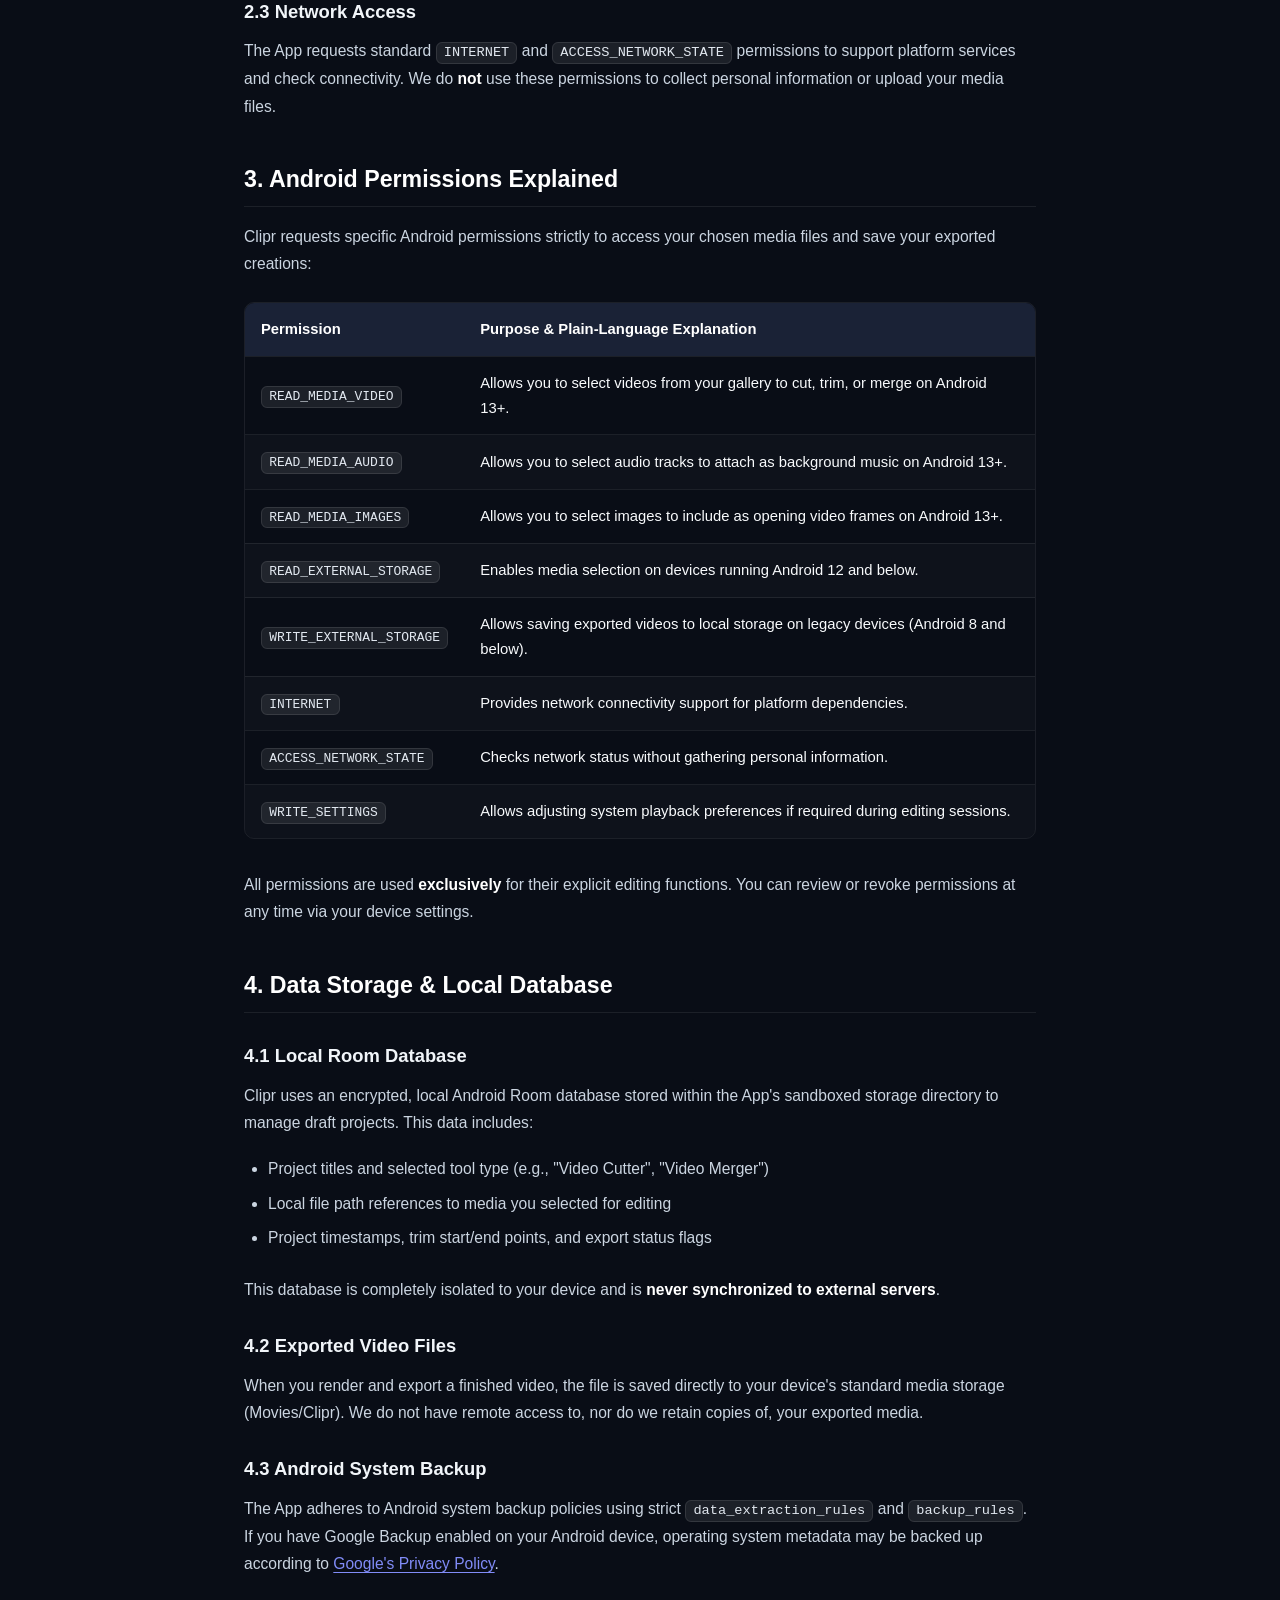
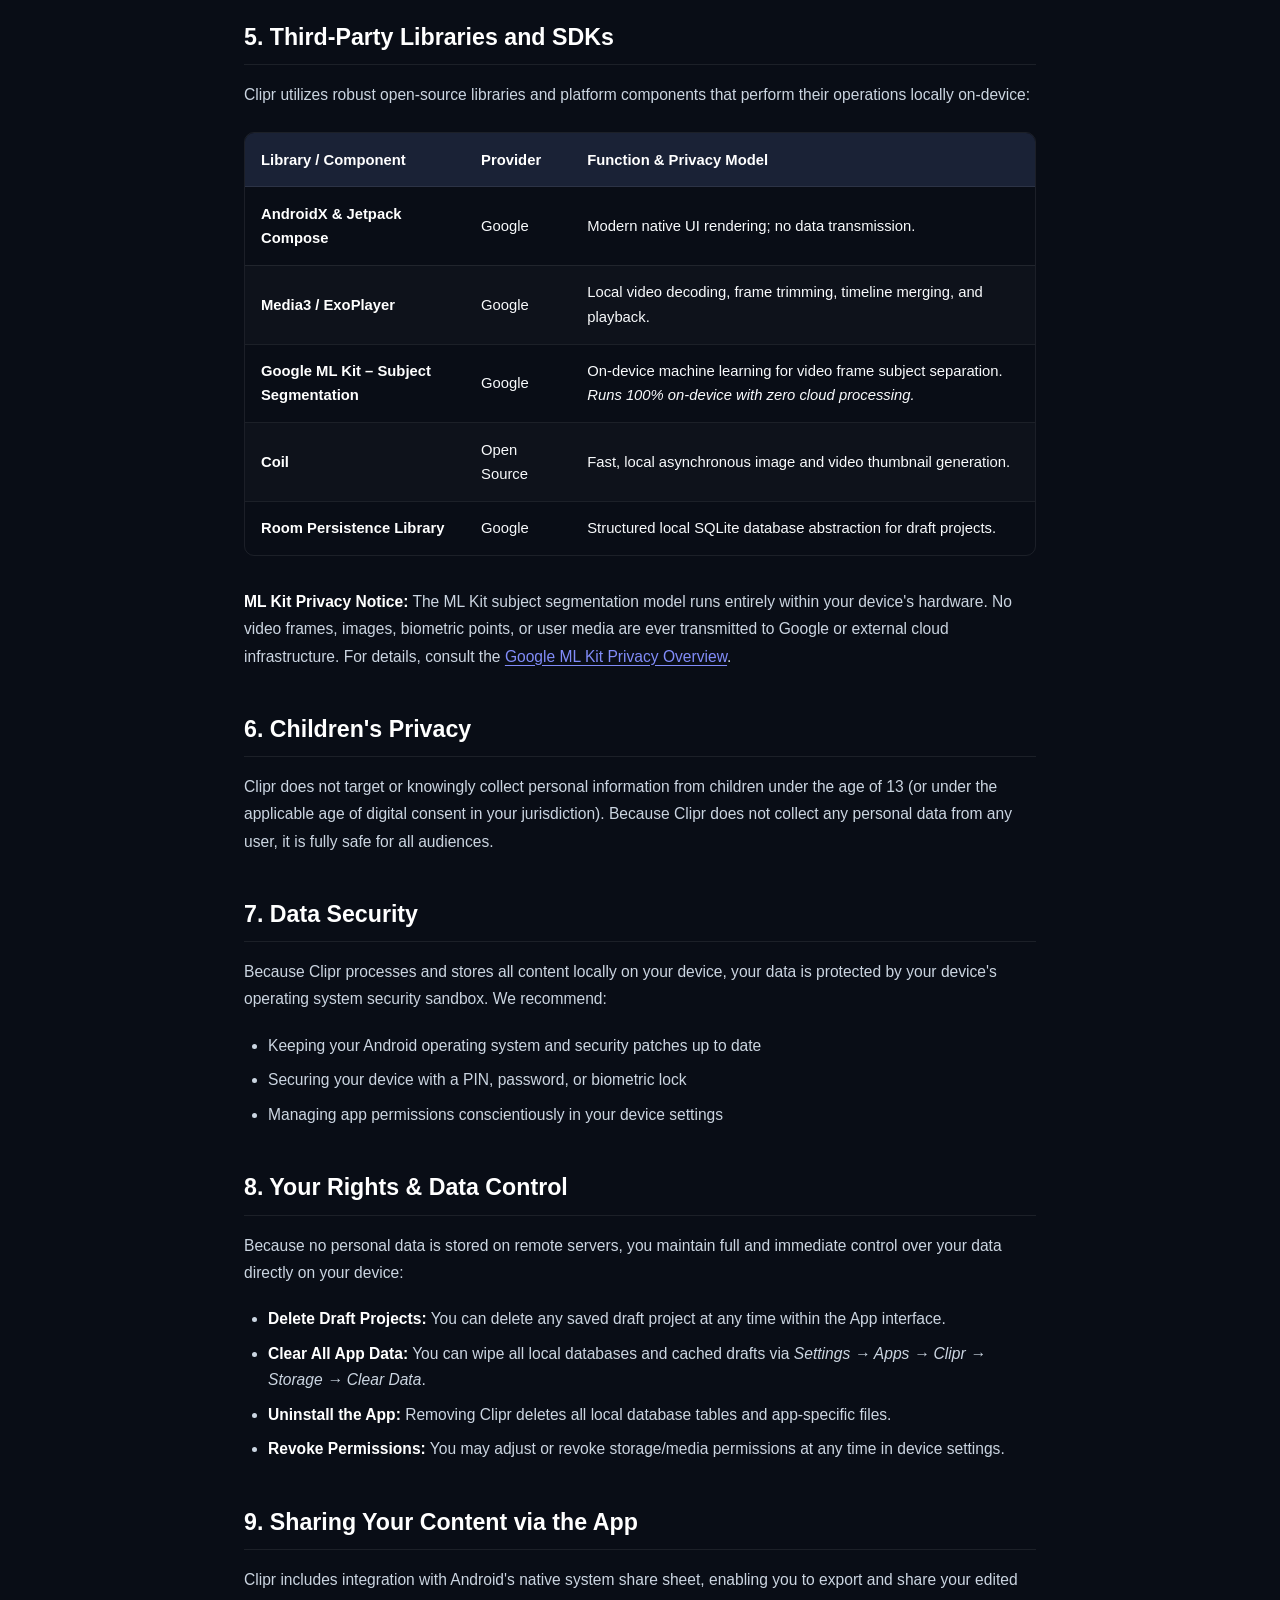
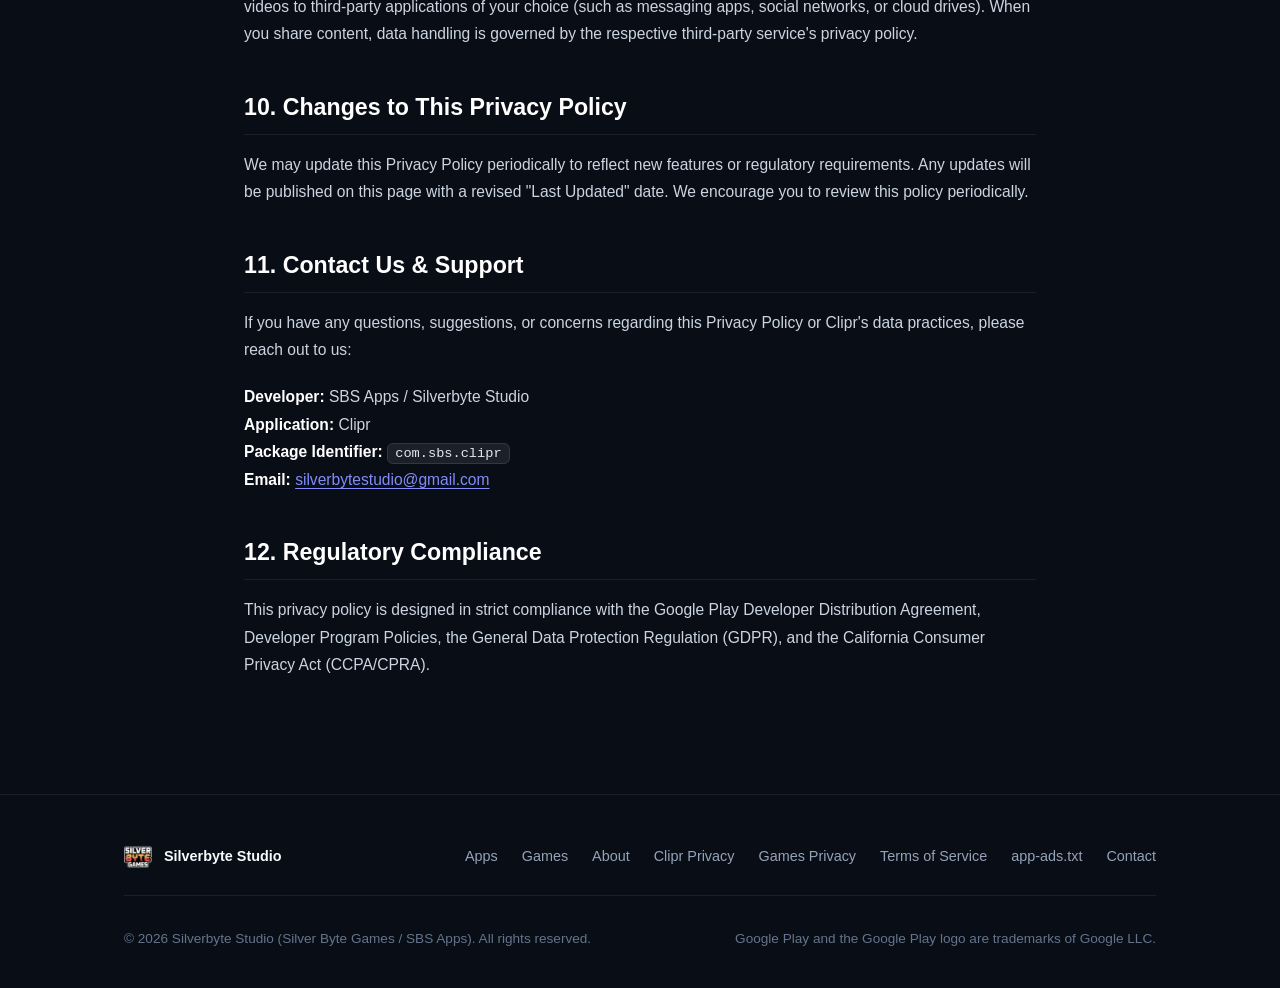
==== commit 40862e92: "update" ====
--- a/clipr-privacy-policy.html
+++ b/clipr-privacy-policy.html
@@ -40,6 +40,34 @@
                     <li><a href="index.html#games" class="nav-link">Games</a></li>
                     <li><a href="index.html#about" class="nav-link">About</a></li>
                     <li><a href="index.html#support" class="nav-link">Support</a></li>
+                    <li class="nav-dropdown">
+                        <button type="button" class="nav-link nav-dropdown-toggle active" aria-expanded="false" aria-haspopup="true">
+                            <span>Privacy Policies</span>
+                            <svg class="dropdown-chevron" width="14" height="14" viewBox="0 0 24 24" fill="none" stroke="currentColor" stroke-width="2.5" stroke-linecap="round" stroke-linejoin="round" aria-hidden="true">
+                                <polyline points="6 9 12 15 18 9"></polyline>
+                            </svg>
+                        </button>
+                        <div class="dropdown-menu" role="menu">
+                            <a href="clipr-privacy-policy.html" class="dropdown-item active" role="menuitem">
+                                <div class="dropdown-item-icon">
+                                    <img src="assets/images/clipr-icon.png" alt="Clipr" width="22" height="22">
+                                </div>
+                                <div class="dropdown-item-text">
+                                    <span class="dropdown-item-title">Clipr Privacy Policy</span>
+                                    <span class="dropdown-item-desc">Video Tools &amp; Local Processing</span>
+                                </div>
+                            </a>
+                            <a href="privacy-policy.html" class="dropdown-item" role="menuitem">
+                                <div class="dropdown-item-icon">
+                                    <img src="assets/images/triple-tiles-icon.png" alt="Triple Tiles" width="22" height="22">
+                                </div>
+                                <div class="dropdown-item-text">
+                                    <span class="dropdown-item-title">Games Privacy Policy</span>
+                                    <span class="dropdown-item-desc">Triple Tiles: Face Match Puzzle</span>
+                                </div>
+                            </a>
+                        </div>
+                    </li>
                     <li><a href="terms.html" class="nav-link">Terms</a></li>
                 </ul>
             </nav>
@@ -49,9 +77,12 @@
     <!-- Main Content Container -->
     <main class="legal-container">
         <div class="legal-header">
-            <div style="margin-bottom: 0.75rem;">
+            <div style="margin-bottom: 0.75rem; display: flex; gap: 0.5rem; flex-wrap: wrap;">
                 <a href="index.html" class="btn btn-secondary btn-sm" style="display: inline-flex; align-items: center; gap: 0.4rem;">
                     &larr; Back to Studio Home
+                </a>
+                <a href="privacy-policy.html" class="btn btn-secondary btn-sm" style="display: inline-flex; align-items: center; gap: 0.4rem;">
+                    View Games Privacy Policy &rarr;
                 </a>
             </div>
             <h1>Privacy Policy</h1>
@@ -288,9 +319,10 @@
                     <li><a href="index.html#apps">Apps</a></li>
                     <li><a href="index.html#games">Games</a></li>
                     <li><a href="index.html#about">About</a></li>
+                    <li><a href="clipr-privacy-policy.html">Clipr Privacy</a></li>
                     <li><a href="privacy-policy.html">Games Privacy</a></li>
-                    <li><a href="clipr-privacy-policy.html">Clipr Privacy</a></li>
                     <li><a href="terms.html">Terms of Service</a></li>
+                    <li><a href="app-ads.txt" target="_blank">app-ads.txt</a></li>
                     <li><a href="mailto:silverbytestudio@gmail.com">Contact</a></li>
                 </ul>
             </div>
--- a/assets/css/style.css
+++ b/assets/css/style.css
@@ -173,6 +173,152 @@
     width: 100%;
 }
 
+/* Navigation Dropdown */
+.nav-dropdown {
+    position: relative;
+}
+
+.nav-dropdown-toggle {
+    background: none;
+    border: none;
+    font-family: inherit;
+    font-size: 0.925rem;
+    font-weight: 500;
+    color: var(--text-muted);
+    cursor: pointer;
+    display: inline-flex;
+    align-items: center;
+    gap: 0.4rem;
+    padding: 0.35rem 0;
+    transition: var(--transition);
+}
+
+.nav-dropdown-toggle:hover,
+.nav-dropdown-toggle:focus-visible,
+.nav-dropdown-toggle.active,
+.nav-dropdown.open .nav-dropdown-toggle {
+    color: var(--text-main);
+}
+
+.nav-dropdown-toggle::after {
+    content: '';
+    position: absolute;
+    bottom: 0;
+    left: 0;
+    width: 0%;
+    height: 2px;
+    background: var(--primary);
+    transition: var(--transition);
+}
+
+.nav-dropdown-toggle:hover::after,
+.nav-dropdown-toggle.active::after,
+.nav-dropdown.open .nav-dropdown-toggle::after {
+    width: 100%;
+}
+
+.dropdown-chevron {
+    transition: transform 0.25s ease;
+    opacity: 0.75;
+}
+
+.nav-dropdown:hover .dropdown-chevron,
+.nav-dropdown.open .dropdown-chevron,
+.nav-dropdown:focus-within .dropdown-chevron {
+    transform: rotate(180deg);
+    opacity: 1;
+}
+
+.dropdown-menu {
+    position: absolute;
+    top: calc(100% + 0.5rem);
+    right: 0;
+    min-width: 290px;
+    background: rgba(15, 23, 42, 0.96);
+    backdrop-filter: blur(16px);
+    -webkit-backdrop-filter: blur(16px);
+    border: 1px solid var(--border-subtle);
+    border-radius: var(--radius-md);
+    box-shadow: 0 16px 36px -4px rgba(0, 0, 0, 0.6), 0 0 0 1px rgba(255, 255, 255, 0.05);
+    padding: 0.5rem;
+    display: flex;
+    flex-direction: column;
+    gap: 0.25rem;
+    opacity: 0;
+    visibility: hidden;
+    transform: translateY(8px);
+    transition: opacity 0.2s cubic-bezier(0.16, 1, 0.3, 1), transform 0.2s cubic-bezier(0.16, 1, 0.3, 1), visibility 0.2s;
+    z-index: 120;
+}
+
+.nav-dropdown:hover .dropdown-menu,
+.nav-dropdown.open .dropdown-menu,
+.nav-dropdown:focus-within .dropdown-menu {
+    opacity: 1;
+    visibility: visible;
+    transform: translateY(0);
+}
+
+.dropdown-item {
+    display: flex;
+    align-items: center;
+    gap: 0.85rem;
+    padding: 0.65rem 0.85rem;
+    border-radius: var(--radius-sm);
+    transition: var(--transition);
+    border: 1px solid transparent;
+}
+
+.dropdown-item:hover,
+.dropdown-item:focus-visible {
+    background: rgba(99, 102, 241, 0.12);
+    border-color: rgba(99, 102, 241, 0.2);
+    outline: none;
+}
+
+.dropdown-item.active {
+    background: rgba(99, 102, 241, 0.16);
+    border-color: rgba(99, 102, 241, 0.3);
+}
+
+.dropdown-item-icon {
+    display: flex;
+    align-items: center;
+    justify-content: center;
+    width: 32px;
+    height: 32px;
+    border-radius: 8px;
+    background: rgba(255, 255, 255, 0.05);
+    border: 1px solid var(--border-subtle);
+    flex-shrink: 0;
+}
+
+.dropdown-item-icon img {
+    width: 22px;
+    height: 22px;
+    border-radius: 4px;
+}
+
+.dropdown-item-text {
+    display: flex;
+    flex-direction: column;
+    min-width: 0;
+}
+
+.dropdown-item-title {
+    font-size: 0.885rem;
+    font-weight: 600;
+    color: #ffffff;
+    line-height: 1.3;
+}
+
+.dropdown-item-desc {
+    font-size: 0.75rem;
+    color: var(--text-muted);
+    line-height: 1.3;
+    margin-top: 0.15rem;
+}
+
 .mobile-menu-btn {
     display: none;
     background: none;
@@ -871,6 +1017,34 @@
         display: flex;
     }
 
+    .nav-dropdown {
+        width: 100%;
+    }
+
+    .nav-dropdown-toggle {
+        width: 100%;
+        justify-content: space-between;
+        padding: 0.35rem 0;
+    }
+
+    .dropdown-menu {
+        position: static;
+        width: 100%;
+        min-width: 0;
+        opacity: 1;
+        visibility: visible;
+        transform: none;
+        box-shadow: none;
+        background: rgba(255, 255, 255, 0.03);
+        border: 1px solid var(--border-subtle);
+        margin-top: 0.35rem;
+        display: none;
+    }
+
+    .nav-dropdown.open .dropdown-menu {
+        display: flex;
+    }
+
     .hero {
         padding: 3.5rem 0 2.5rem;
     }
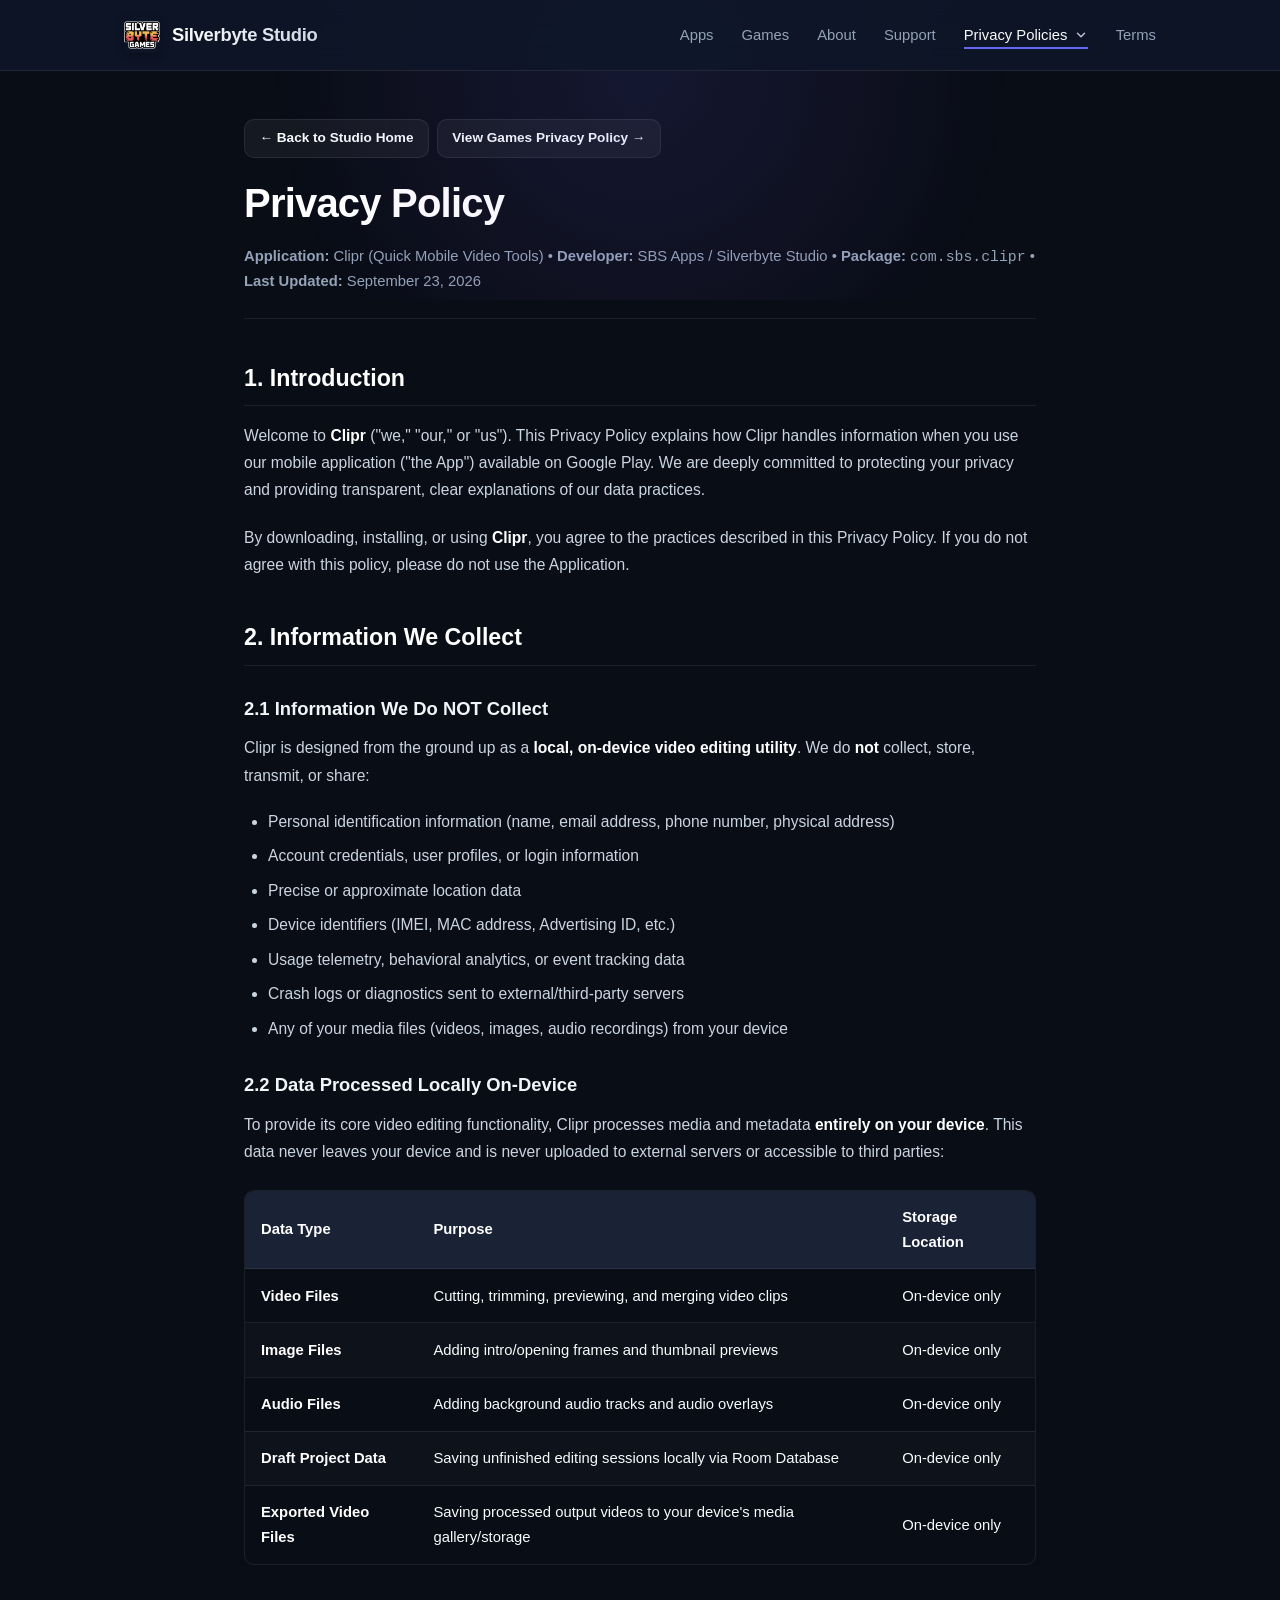
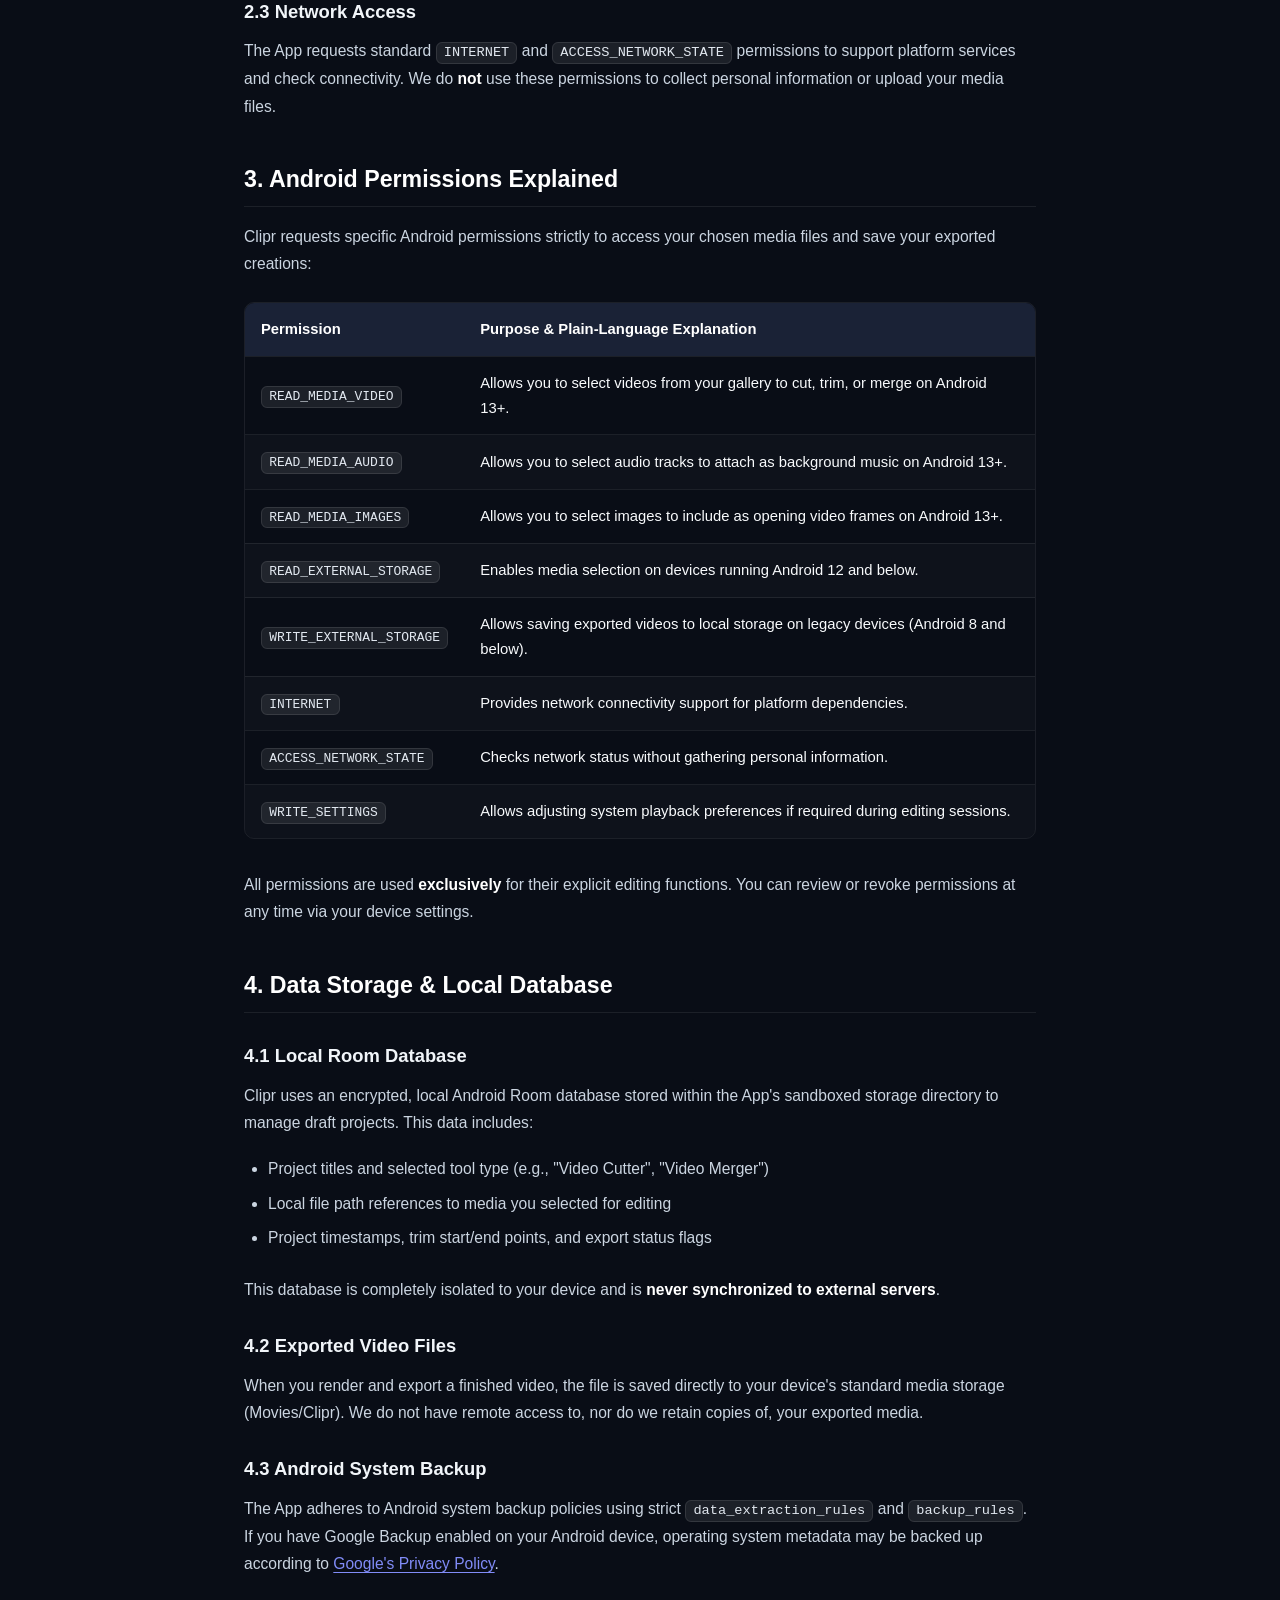
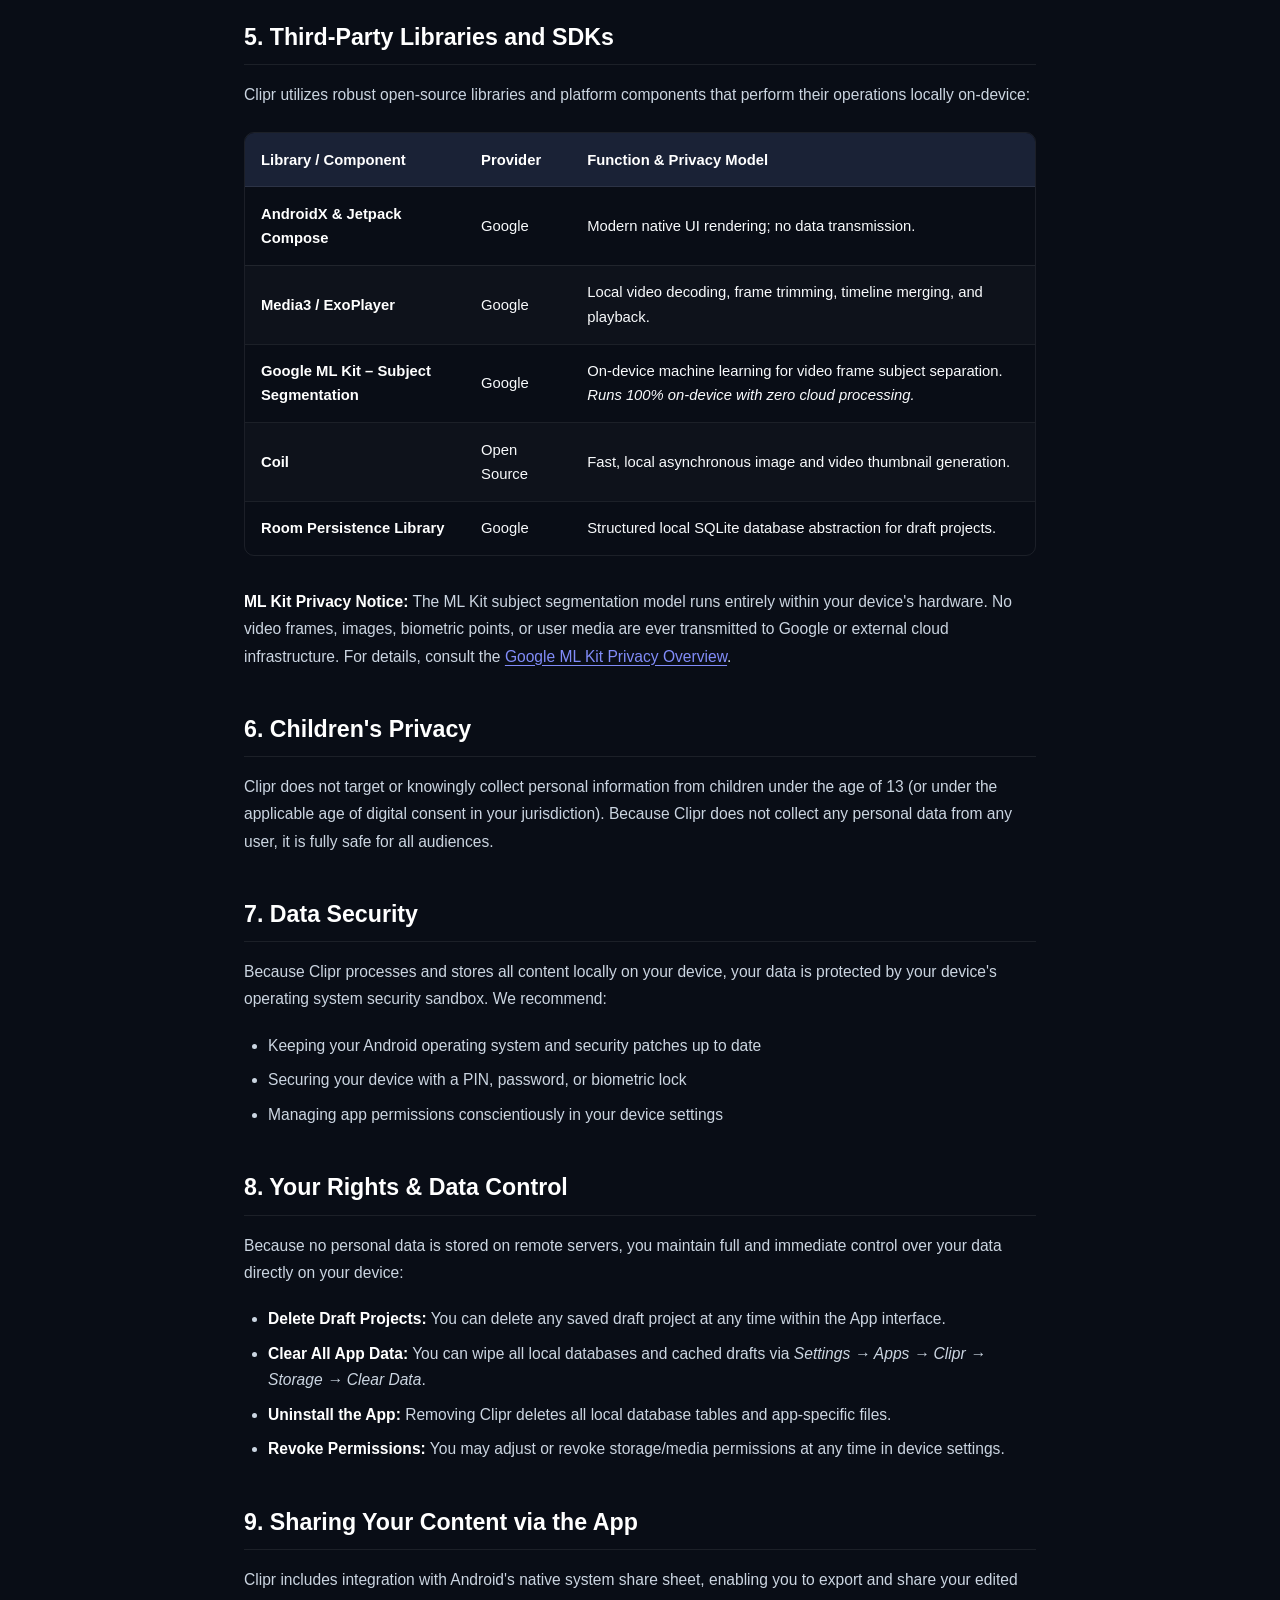
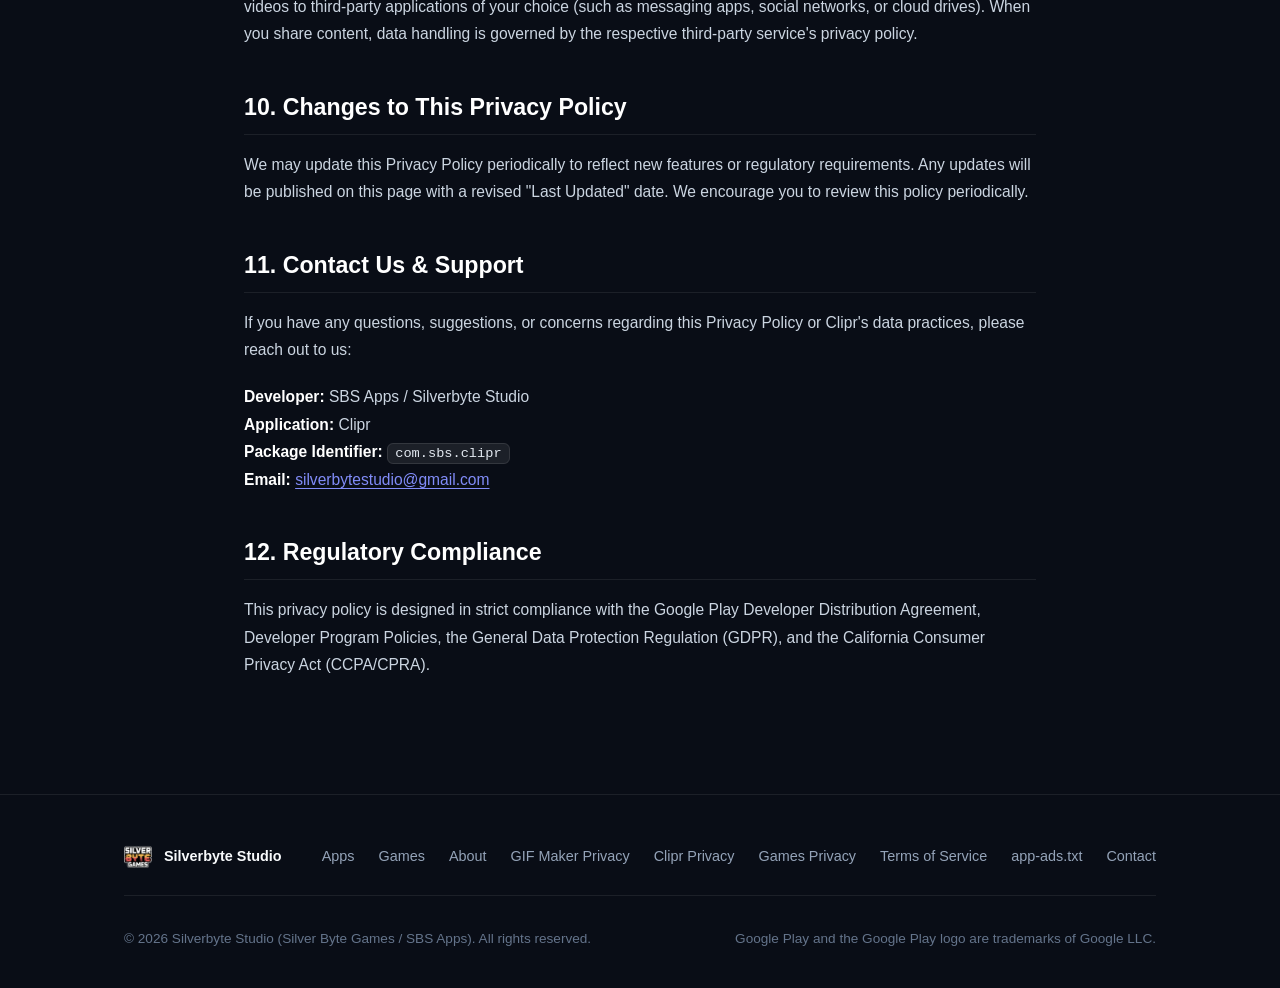
==== commit 822d16ab: "gif maker added" ====
--- a/clipr-privacy-policy.html
+++ b/clipr-privacy-policy.html
@@ -14,7 +14,7 @@
     <link rel="apple-touch-icon" href="assets/images/clipr-icon.png">
 
     <!-- Stylesheet -->
-    <link rel="stylesheet" href="assets/css/style.css">
+    <link rel="stylesheet" href="assets/css/style.css?v=1.1">
 </head>
 <body>
 
@@ -48,6 +48,15 @@
                             </svg>
                         </button>
                         <div class="dropdown-menu" role="menu">
+                            <a href="gif-maker-privacy-policy.html" class="dropdown-item" role="menuitem">
+                                <div class="dropdown-item-icon">
+                                    <img src="assets/images/gif-maker-icon.png" alt="GIF Maker" width="22" height="22">
+                                </div>
+                                <div class="dropdown-item-text">
+                                    <span class="dropdown-item-title">GIF Maker Privacy Policy</span>
+                                    <span class="dropdown-item-desc">Video to GIF &amp; Offline Conversion</span>
+                                </div>
+                            </a>
                             <a href="clipr-privacy-policy.html" class="dropdown-item active" role="menuitem">
                                 <div class="dropdown-item-icon">
                                     <img src="assets/images/clipr-icon.png" alt="Clipr" width="22" height="22">
@@ -319,6 +328,7 @@
                     <li><a href="index.html#apps">Apps</a></li>
                     <li><a href="index.html#games">Games</a></li>
                     <li><a href="index.html#about">About</a></li>
+                    <li><a href="gif-maker-privacy-policy.html">GIF Maker Privacy</a></li>
                     <li><a href="clipr-privacy-policy.html">Clipr Privacy</a></li>
                     <li><a href="privacy-policy.html">Games Privacy</a></li>
                     <li><a href="terms.html">Terms of Service</a></li>
@@ -334,6 +344,6 @@
     </footer>
 
     <!-- Script -->
-    <script src="assets/js/main.js"></script>
+    <script src="assets/js/main.js?v=1.1"></script>
 </body>
 </html>
--- a/assets/css/style.css
+++ b/assets/css/style.css
@@ -176,10 +176,12 @@
 /* Navigation Dropdown */
 .nav-dropdown {
     position: relative;
+    display: inline-flex;
+    align-items: center;
 }
 
 .nav-dropdown-toggle {
-    background: none;
+    background: transparent;
     border: none;
     font-family: inherit;
     font-size: 0.925rem;
@@ -200,26 +202,10 @@
     color: var(--text-main);
 }
 
-.nav-dropdown-toggle::after {
-    content: '';
-    position: absolute;
-    bottom: 0;
-    left: 0;
-    width: 0%;
-    height: 2px;
-    background: var(--primary);
-    transition: var(--transition);
-}
-
-.nav-dropdown-toggle:hover::after,
-.nav-dropdown-toggle.active::after,
-.nav-dropdown.open .nav-dropdown-toggle::after {
-    width: 100%;
-}
-
 .dropdown-chevron {
     transition: transform 0.25s ease;
     opacity: 0.75;
+    flex-shrink: 0;
 }
 
 .nav-dropdown:hover .dropdown-chevron,
@@ -230,33 +216,28 @@
 }
 
 .dropdown-menu {
+    display: none;
     position: absolute;
     top: calc(100% + 0.5rem);
     right: 0;
     min-width: 290px;
+    background: #0f172a;
     background: rgba(15, 23, 42, 0.96);
     backdrop-filter: blur(16px);
     -webkit-backdrop-filter: blur(16px);
     border: 1px solid var(--border-subtle);
     border-radius: var(--radius-md);
-    box-shadow: 0 16px 36px -4px rgba(0, 0, 0, 0.6), 0 0 0 1px rgba(255, 255, 255, 0.05);
+    box-shadow: 0 16px 36px -4px rgba(0, 0, 0, 0.6), 0 0 0 1px rgba(255, 255, 255, 0.08);
     padding: 0.5rem;
-    display: flex;
     flex-direction: column;
-    gap: 0.25rem;
-    opacity: 0;
-    visibility: hidden;
-    transform: translateY(8px);
-    transition: opacity 0.2s cubic-bezier(0.16, 1, 0.3, 1), transform 0.2s cubic-bezier(0.16, 1, 0.3, 1), visibility 0.2s;
+    gap: 0.35rem;
     z-index: 120;
 }
 
 .nav-dropdown:hover .dropdown-menu,
 .nav-dropdown.open .dropdown-menu,
 .nav-dropdown:focus-within .dropdown-menu {
-    opacity: 1;
-    visibility: visible;
-    transform: translateY(0);
+    display: flex;
 }
 
 .dropdown-item {
@@ -267,6 +248,8 @@
     border-radius: var(--radius-sm);
     transition: var(--transition);
     border: 1px solid transparent;
+    text-align: left;
+    white-space: normal;
 }
 
 .dropdown-item:hover,
@@ -297,11 +280,13 @@
     width: 22px;
     height: 22px;
     border-radius: 4px;
+    display: block;
 }
 
 .dropdown-item-text {
     display: flex;
     flex-direction: column;
+    gap: 2px;
     min-width: 0;
 }
 
@@ -310,13 +295,14 @@
     font-weight: 600;
     color: #ffffff;
     line-height: 1.3;
+    display: block;
 }
 
 .dropdown-item-desc {
     font-size: 0.75rem;
     color: var(--text-muted);
     line-height: 1.3;
-    margin-top: 0.15rem;
+    display: block;
 }
 
 .mobile-menu-btn {
@@ -1019,6 +1005,7 @@
 
     .nav-dropdown {
         width: 100%;
+        display: block;
     }
 
     .nav-dropdown-toggle {
@@ -1031,9 +1018,6 @@
         position: static;
         width: 100%;
         min-width: 0;
-        opacity: 1;
-        visibility: visible;
-        transform: none;
         box-shadow: none;
         background: rgba(255, 255, 255, 0.03);
         border: 1px solid var(--border-subtle);
@@ -1041,6 +1025,10 @@
         display: none;
     }
 
+    .nav-dropdown:hover .dropdown-menu {
+        display: none;
+    }
+
     .nav-dropdown.open .dropdown-menu {
         display: flex;
     }
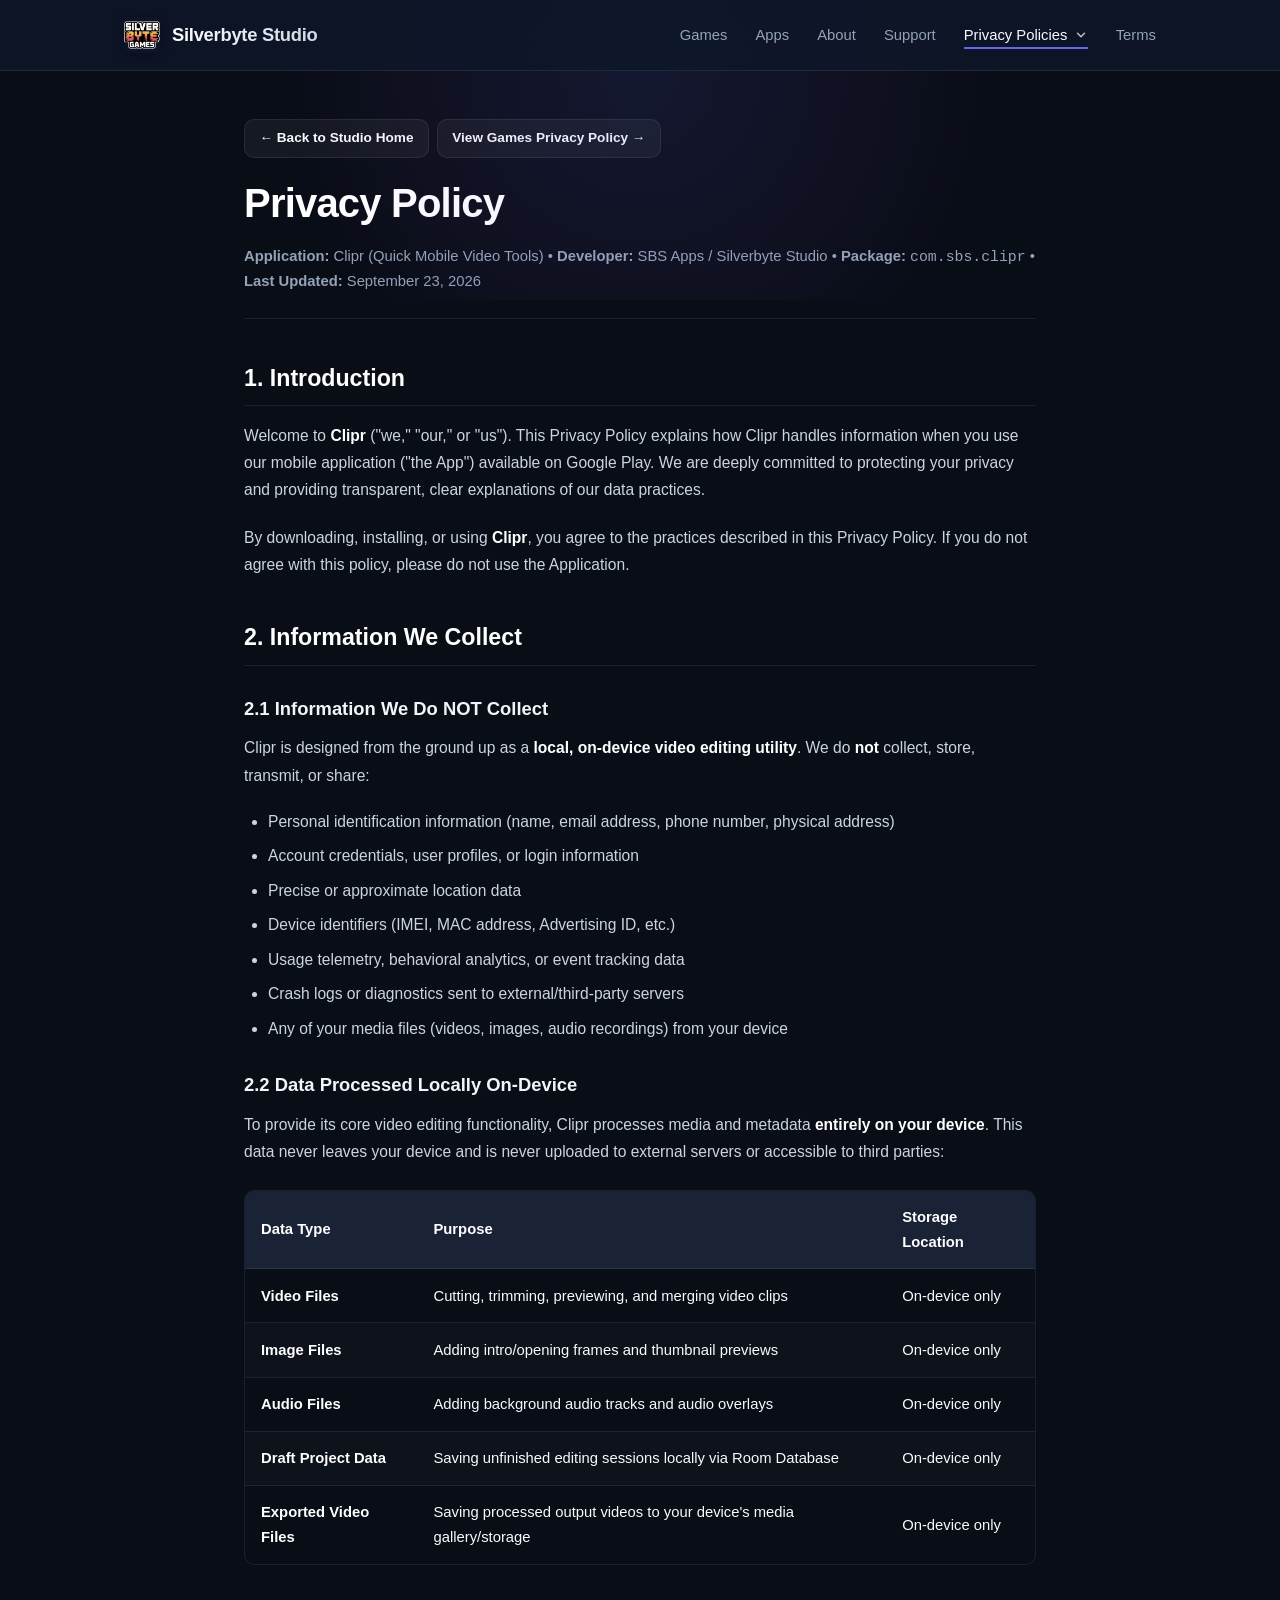
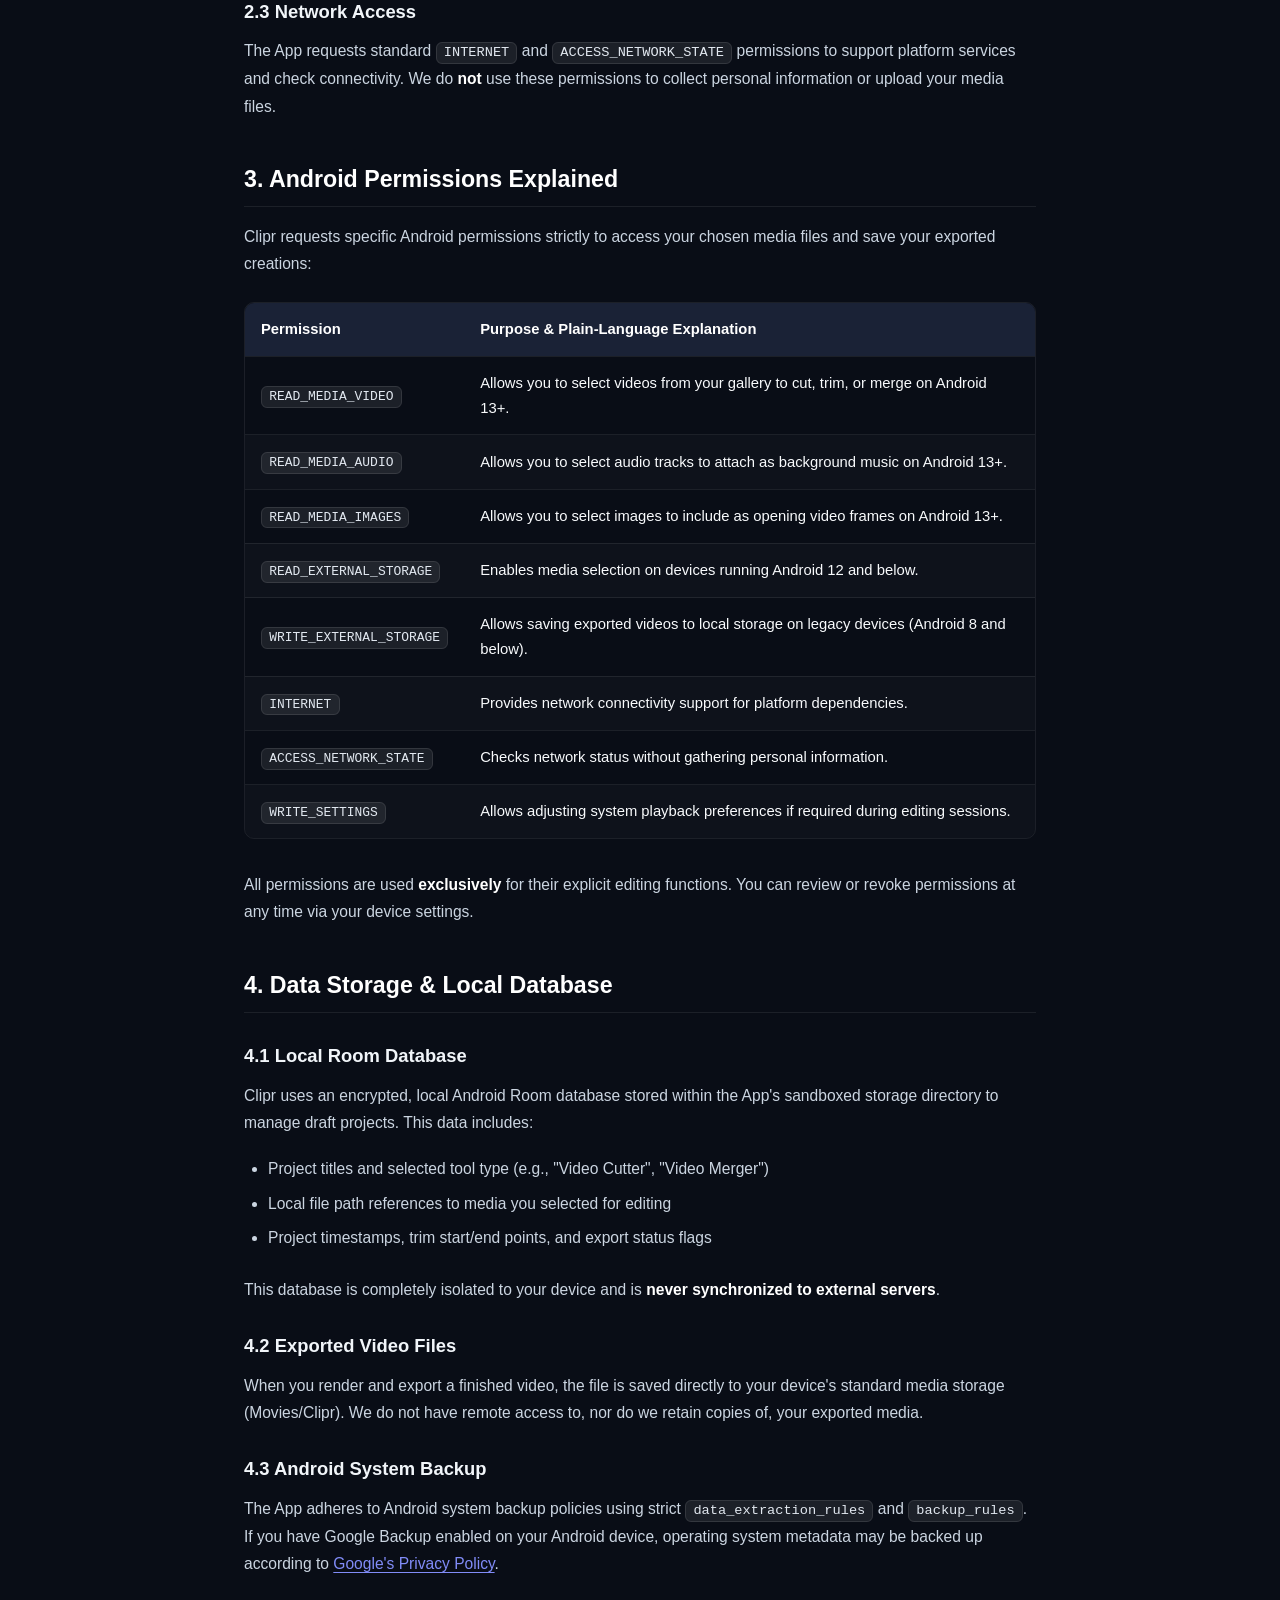
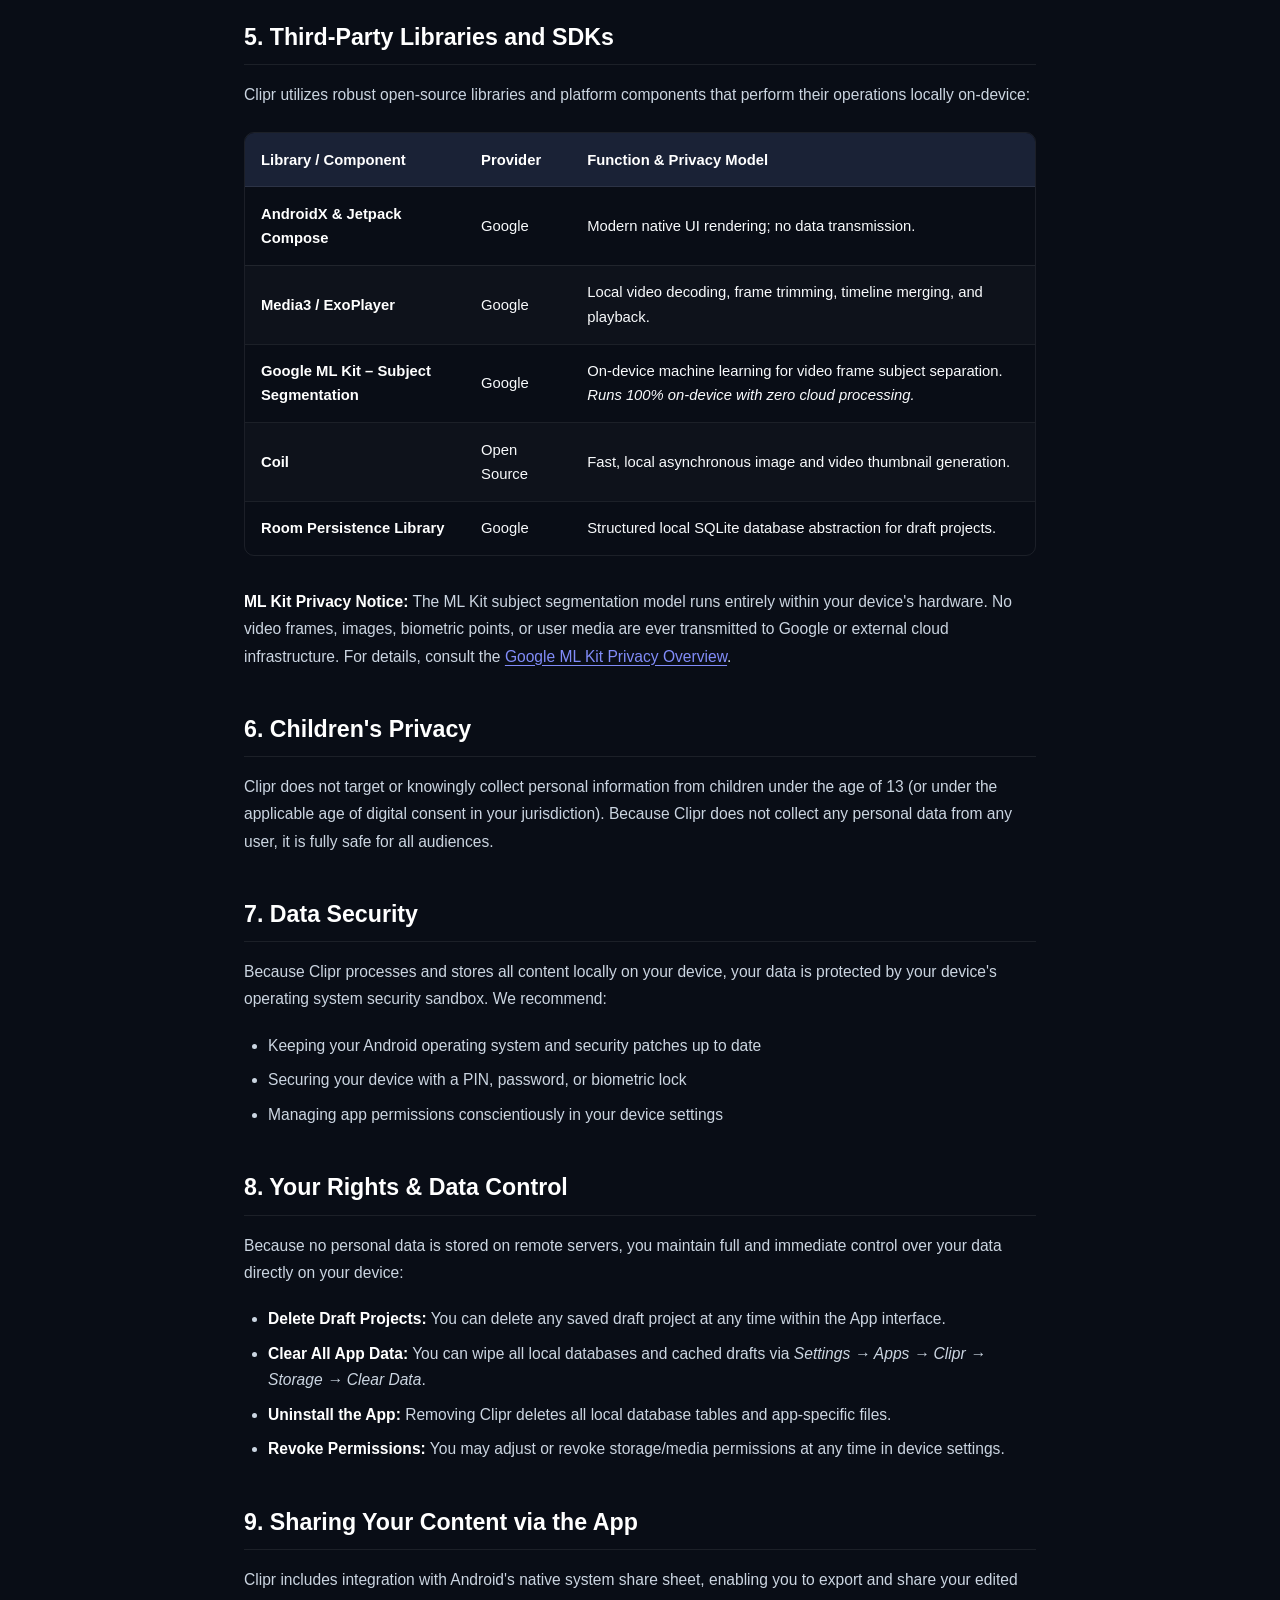
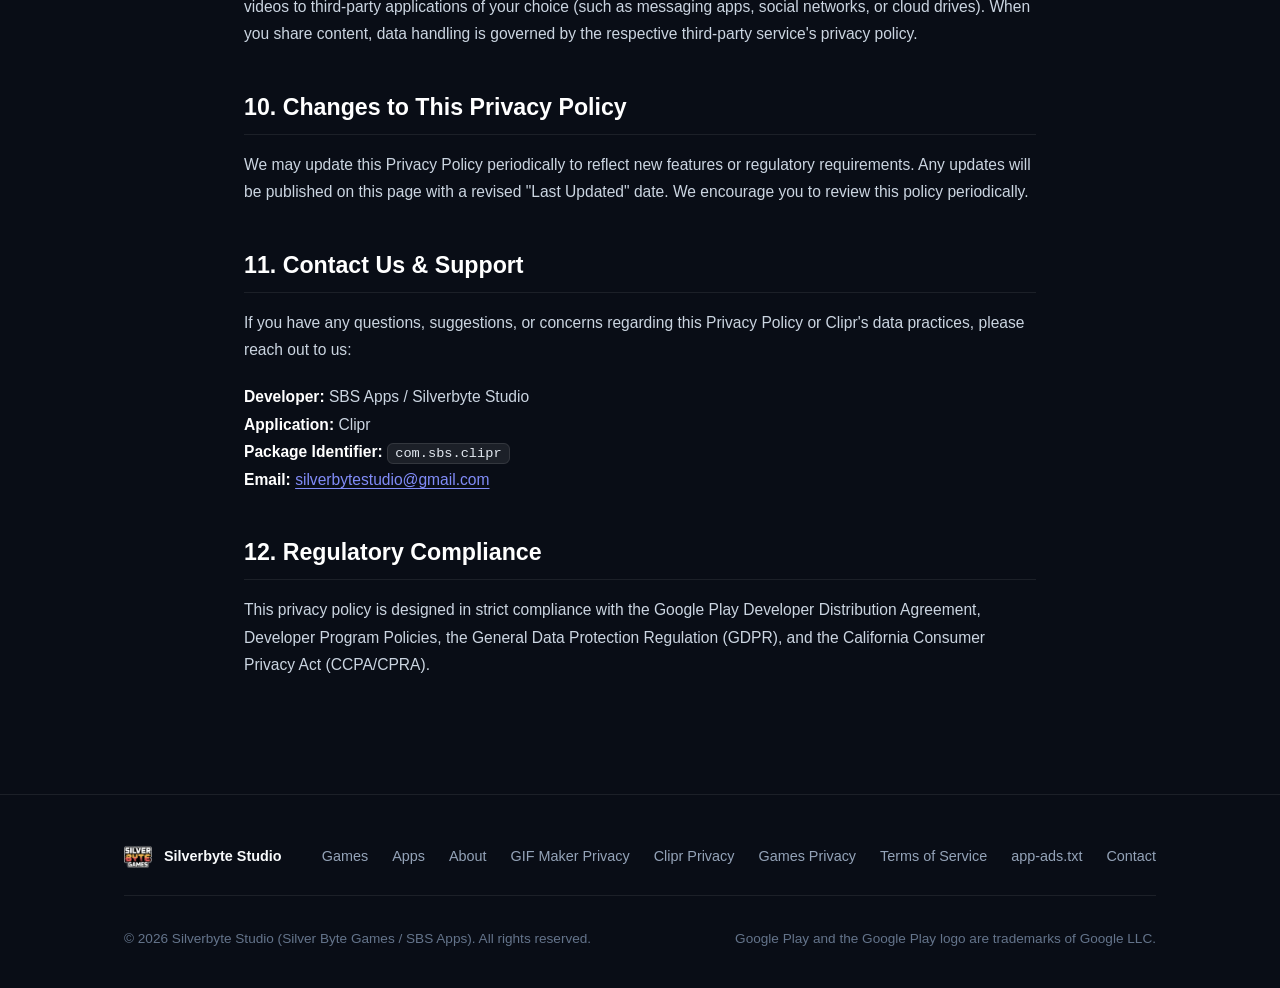
==== commit 618a45de: "up" ====
--- a/clipr-privacy-policy.html
+++ b/clipr-privacy-policy.html
@@ -36,8 +36,8 @@
                 </button>
 
                 <ul class="nav-links">
+                    <li><a href="index.html#games" class="nav-link">Games</a></li>
                     <li><a href="index.html#apps" class="nav-link">Apps</a></li>
-                    <li><a href="index.html#games" class="nav-link">Games</a></li>
                     <li><a href="index.html#about" class="nav-link">About</a></li>
                     <li><a href="index.html#support" class="nav-link">Support</a></li>
                     <li class="nav-dropdown">
@@ -325,8 +325,8 @@
                     <span>Silverbyte Studio</span>
                 </div>
                 <ul class="footer-links">
+                    <li><a href="index.html#games">Games</a></li>
                     <li><a href="index.html#apps">Apps</a></li>
-                    <li><a href="index.html#games">Games</a></li>
                     <li><a href="index.html#about">About</a></li>
                     <li><a href="gif-maker-privacy-policy.html">GIF Maker Privacy</a></li>
                     <li><a href="clipr-privacy-policy.html">Clipr Privacy</a></li>
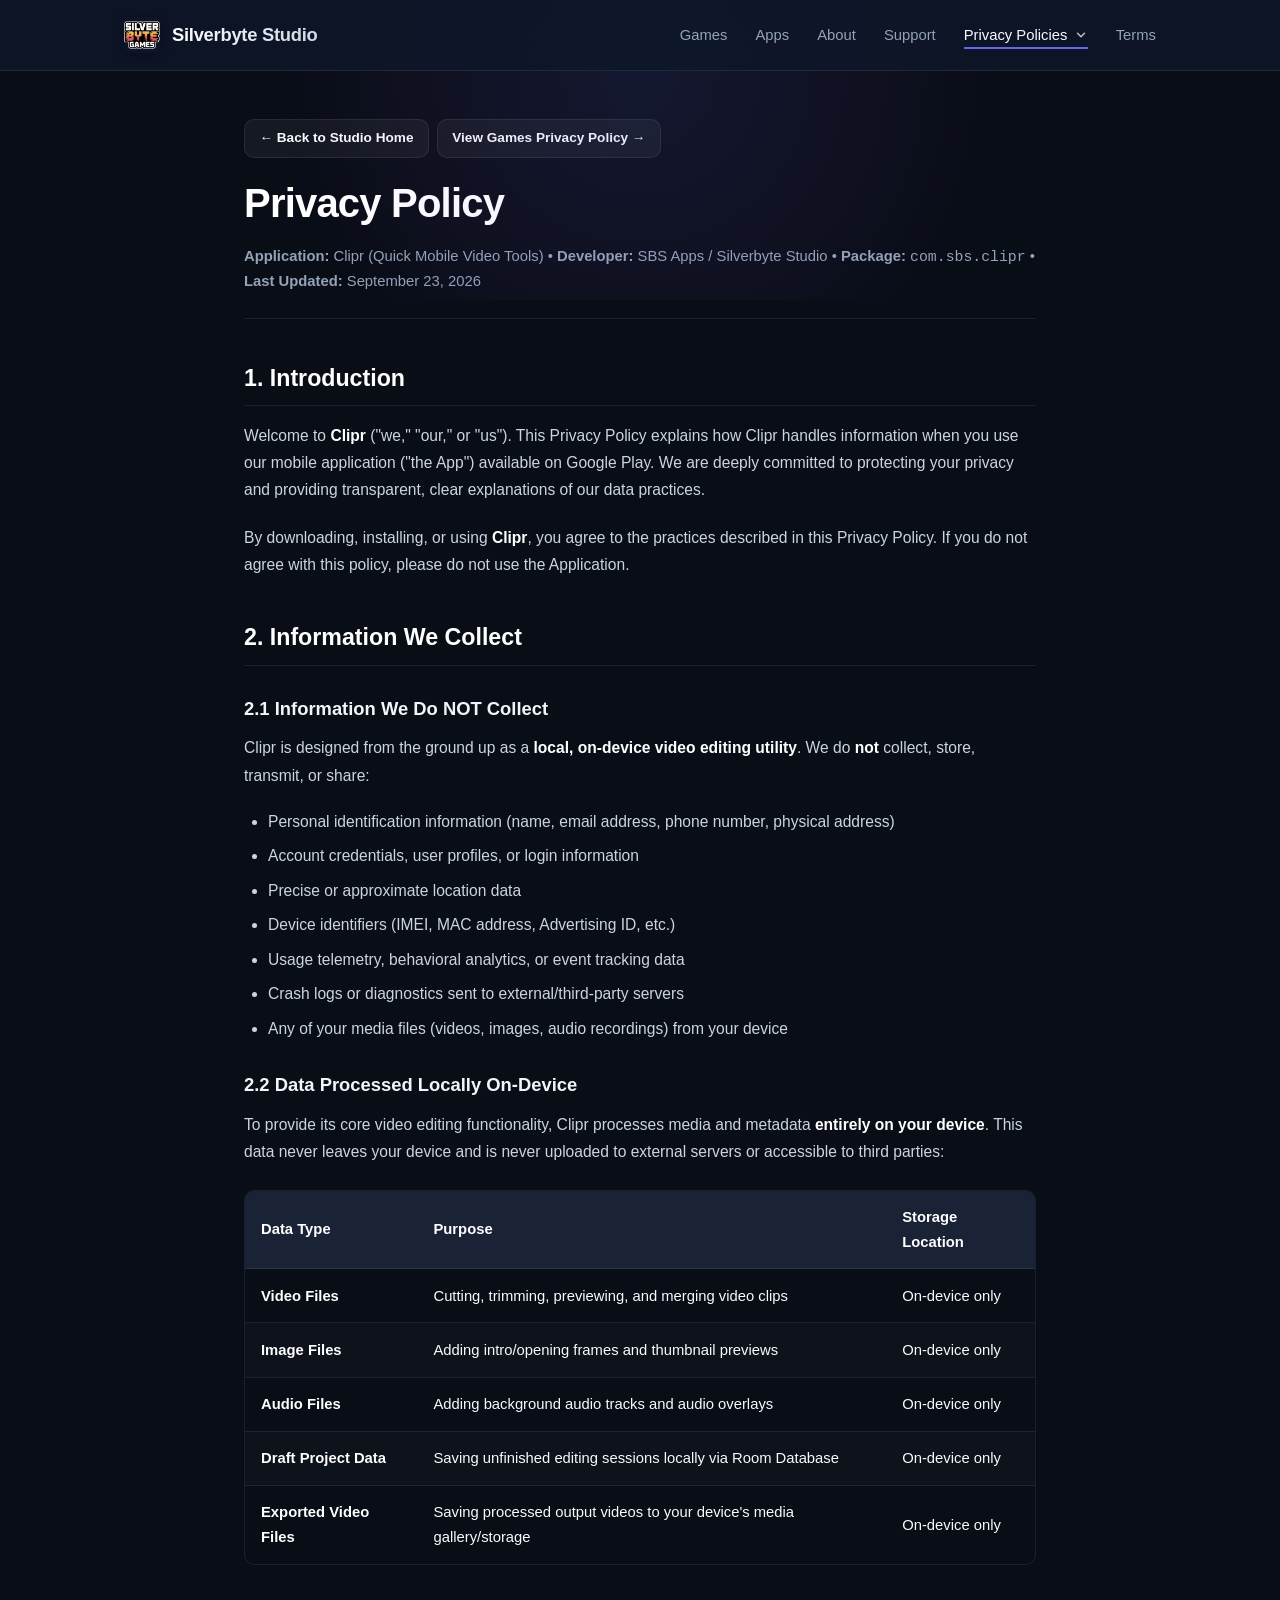
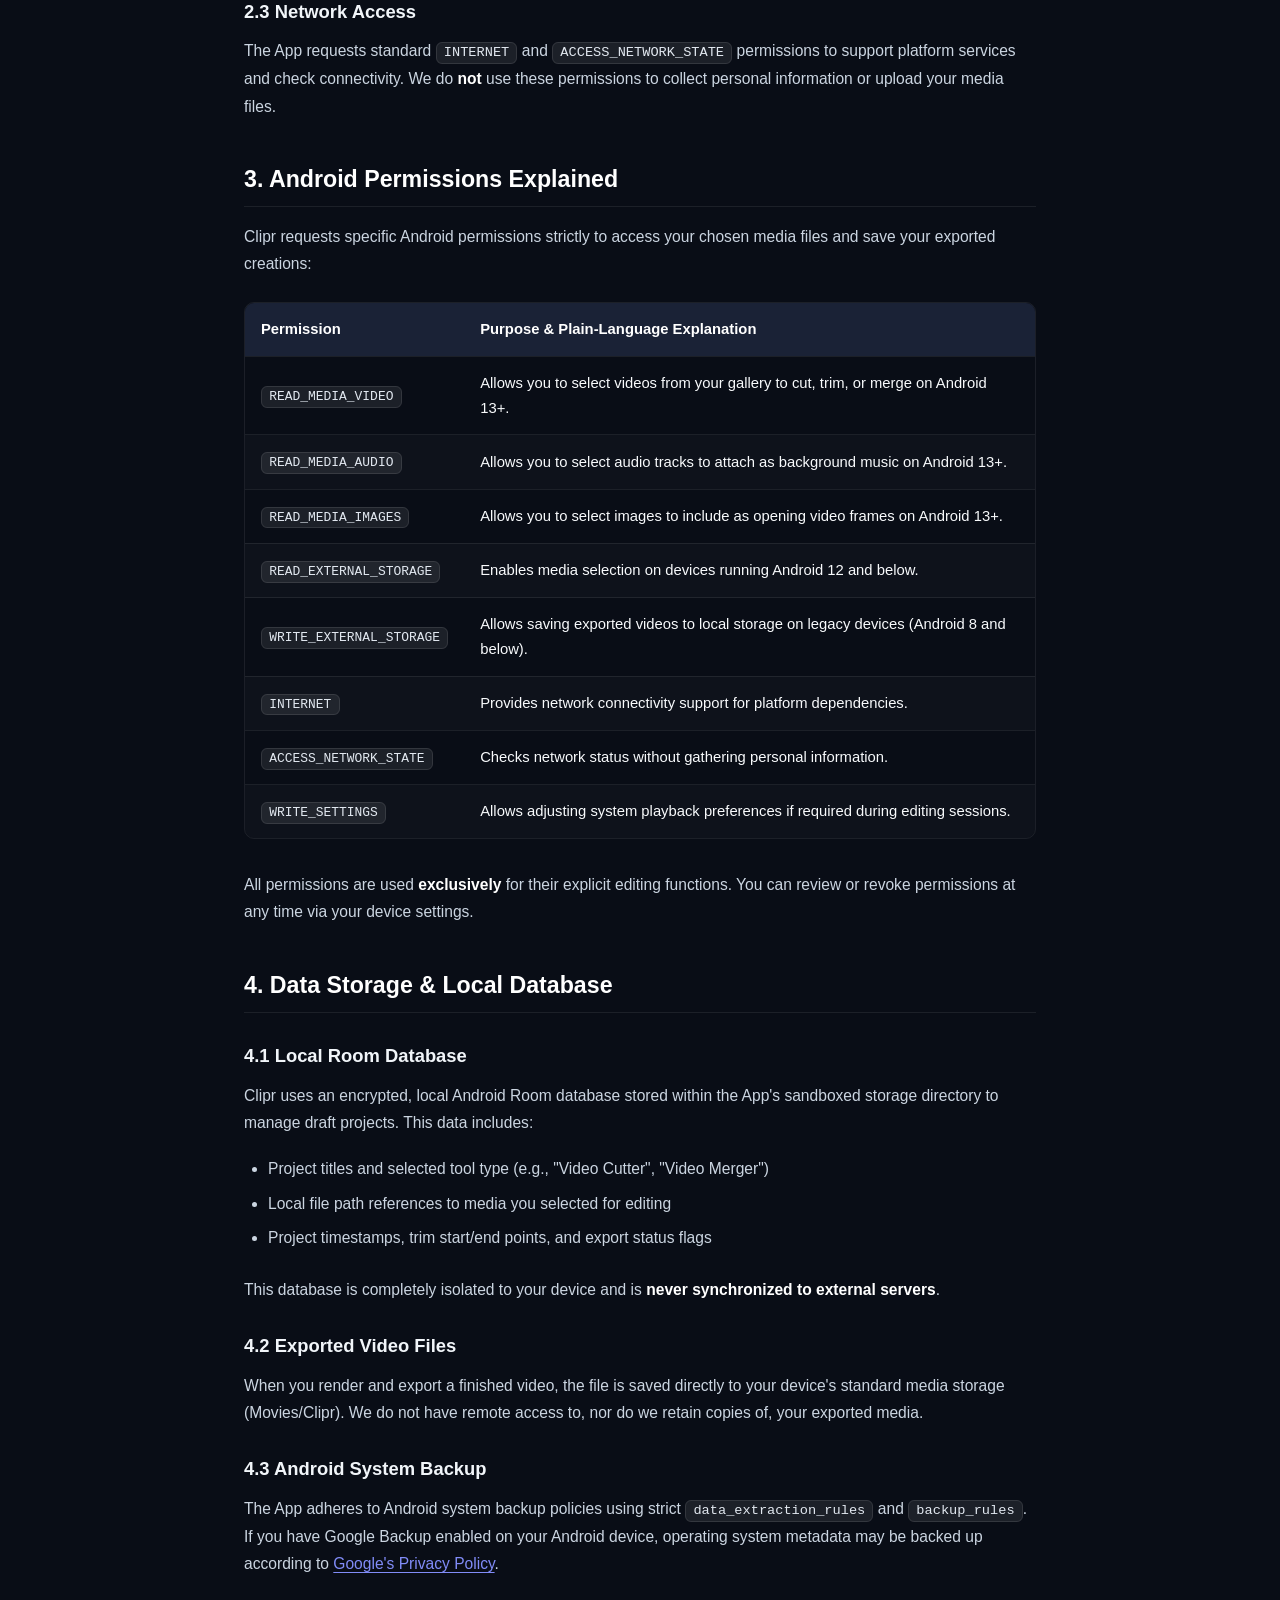
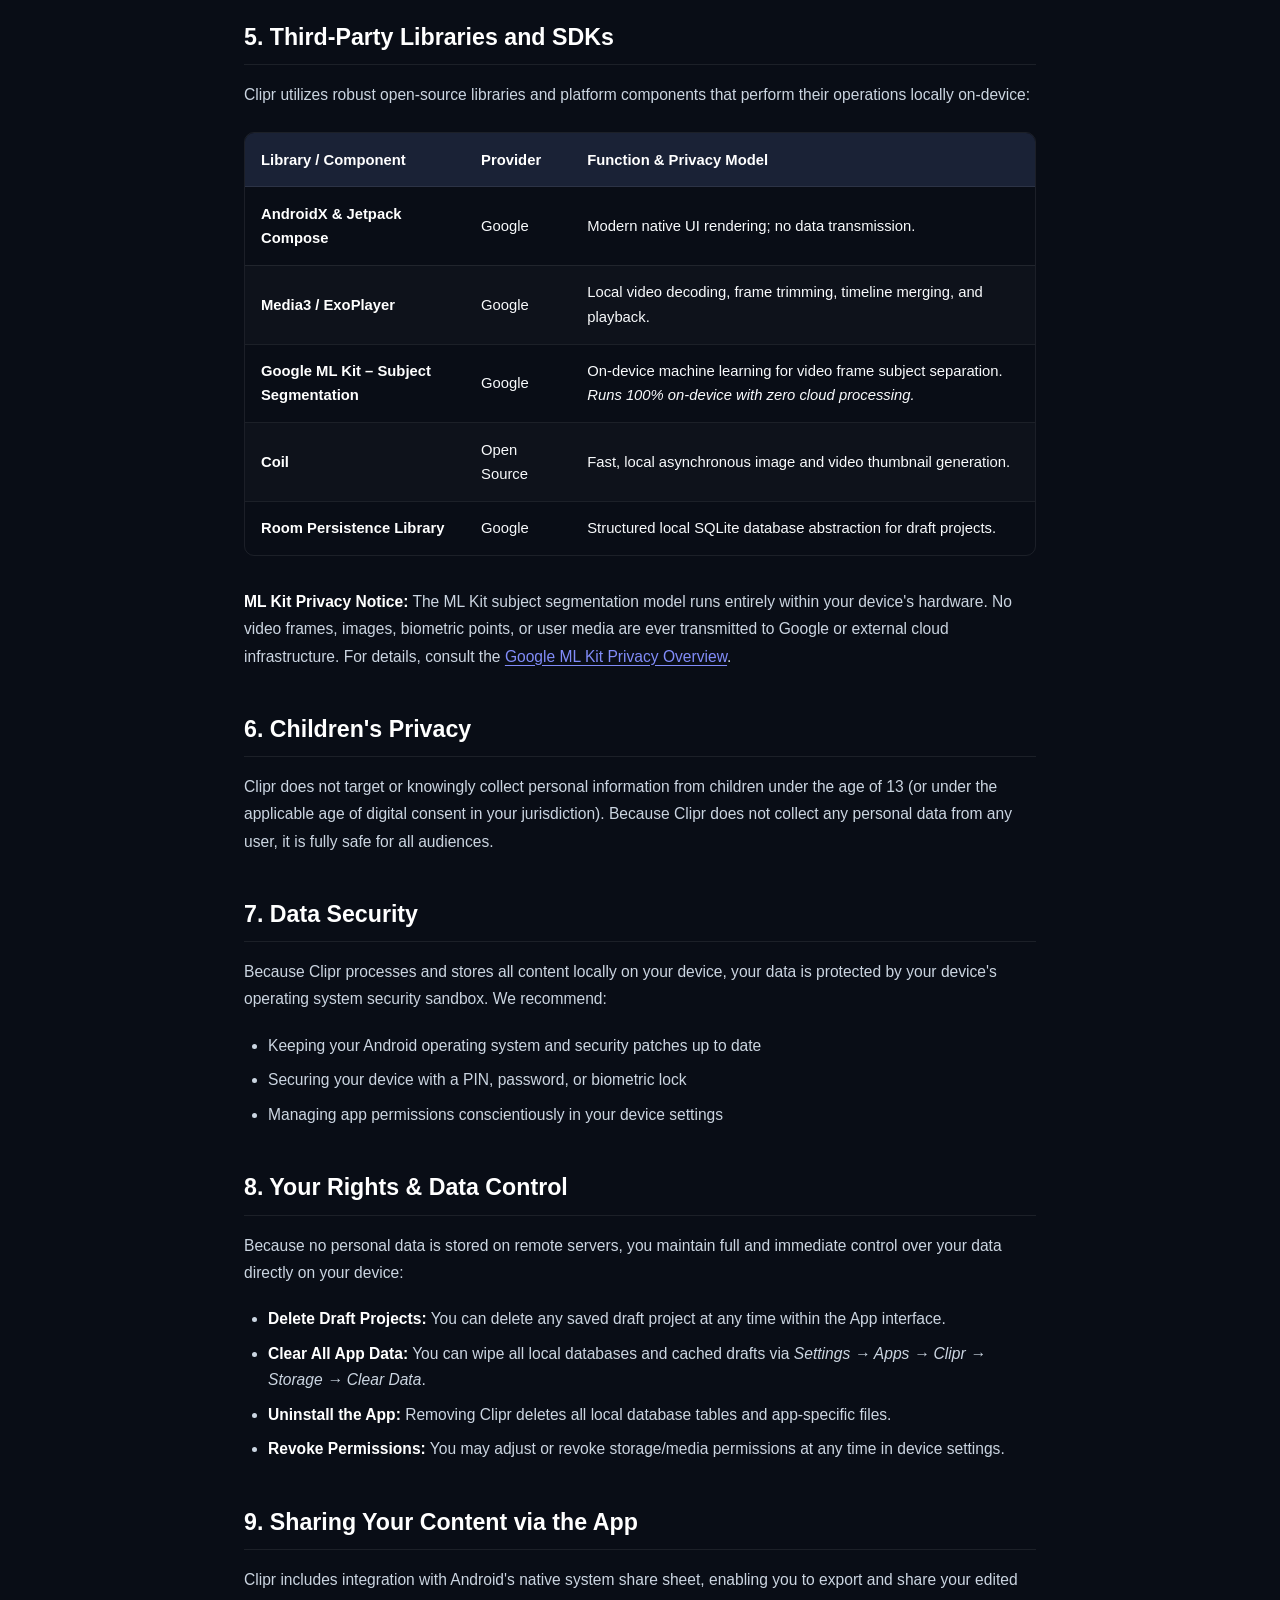
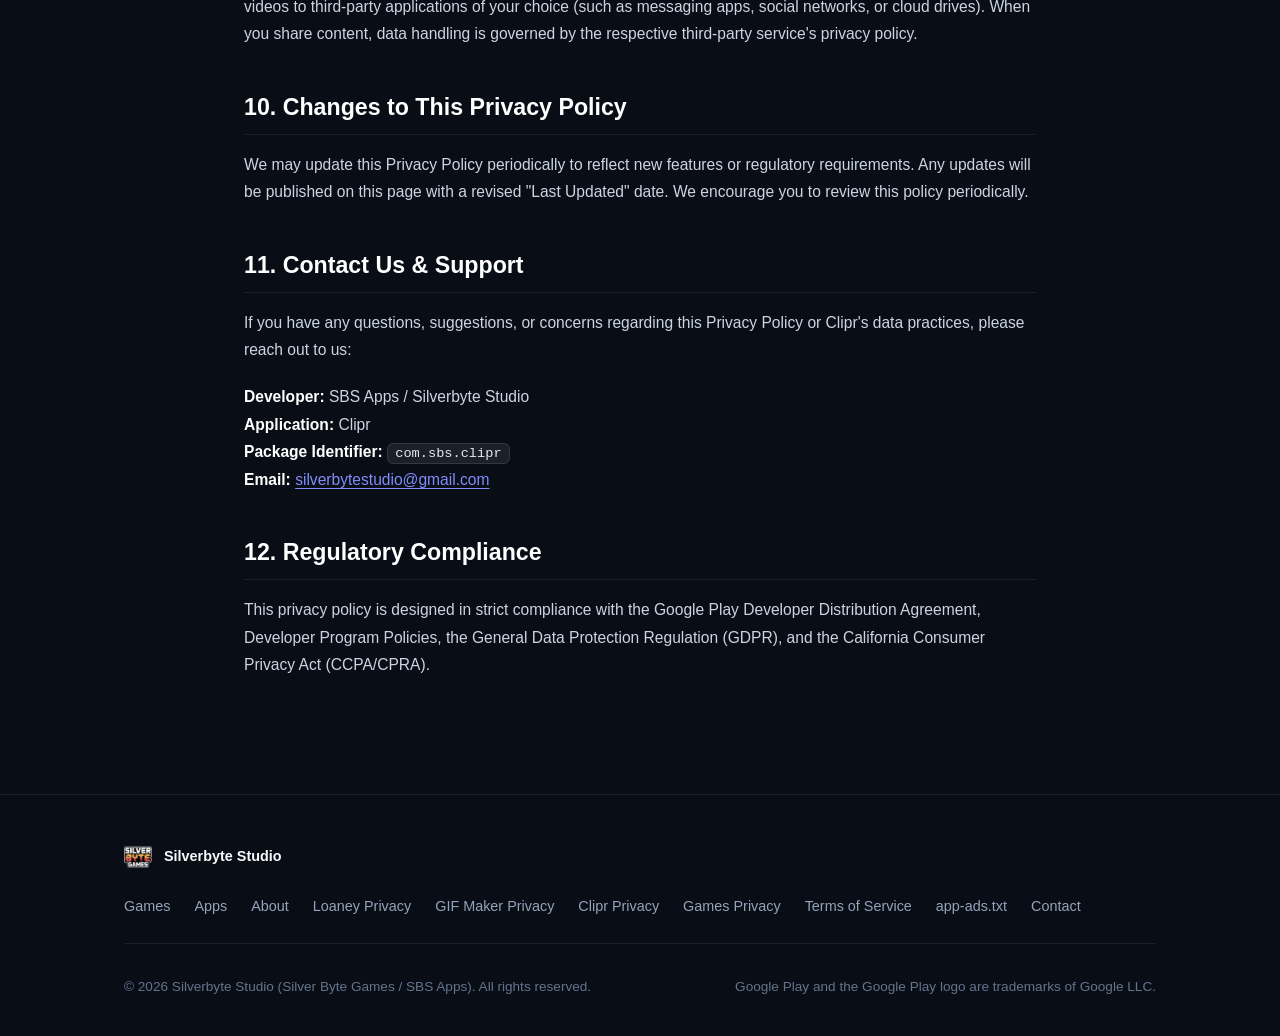
==== commit 6b71c447: "Update" ====
--- a/clipr-privacy-policy.html
+++ b/clipr-privacy-policy.html
@@ -48,6 +48,15 @@
                             </svg>
                         </button>
                         <div class="dropdown-menu" role="menu">
+                            <a href="loaney-privacy-policy.html" class="dropdown-item" role="menuitem">
+                                <div class="dropdown-item-icon">
+                                    <img src="assets/images/loaney-icon.png" alt="Loaney" width="22" height="22">
+                                </div>
+                                <div class="dropdown-item-text">
+                                    <span class="dropdown-item-title">Loaney Privacy Policy</span>
+                                    <span class="dropdown-item-desc">Personal Debt &amp; Loan Tracker</span>
+                                </div>
+                            </a>
                             <a href="gif-maker-privacy-policy.html" class="dropdown-item" role="menuitem">
                                 <div class="dropdown-item-icon">
                                     <img src="assets/images/gif-maker-icon.png" alt="GIF Maker" width="22" height="22">
@@ -328,6 +337,7 @@
                     <li><a href="index.html#games">Games</a></li>
                     <li><a href="index.html#apps">Apps</a></li>
                     <li><a href="index.html#about">About</a></li>
+                    <li><a href="loaney-privacy-policy.html">Loaney Privacy</a></li>
                     <li><a href="gif-maker-privacy-policy.html">GIF Maker Privacy</a></li>
                     <li><a href="clipr-privacy-policy.html">Clipr Privacy</a></li>
                     <li><a href="privacy-policy.html">Games Privacy</a></li>
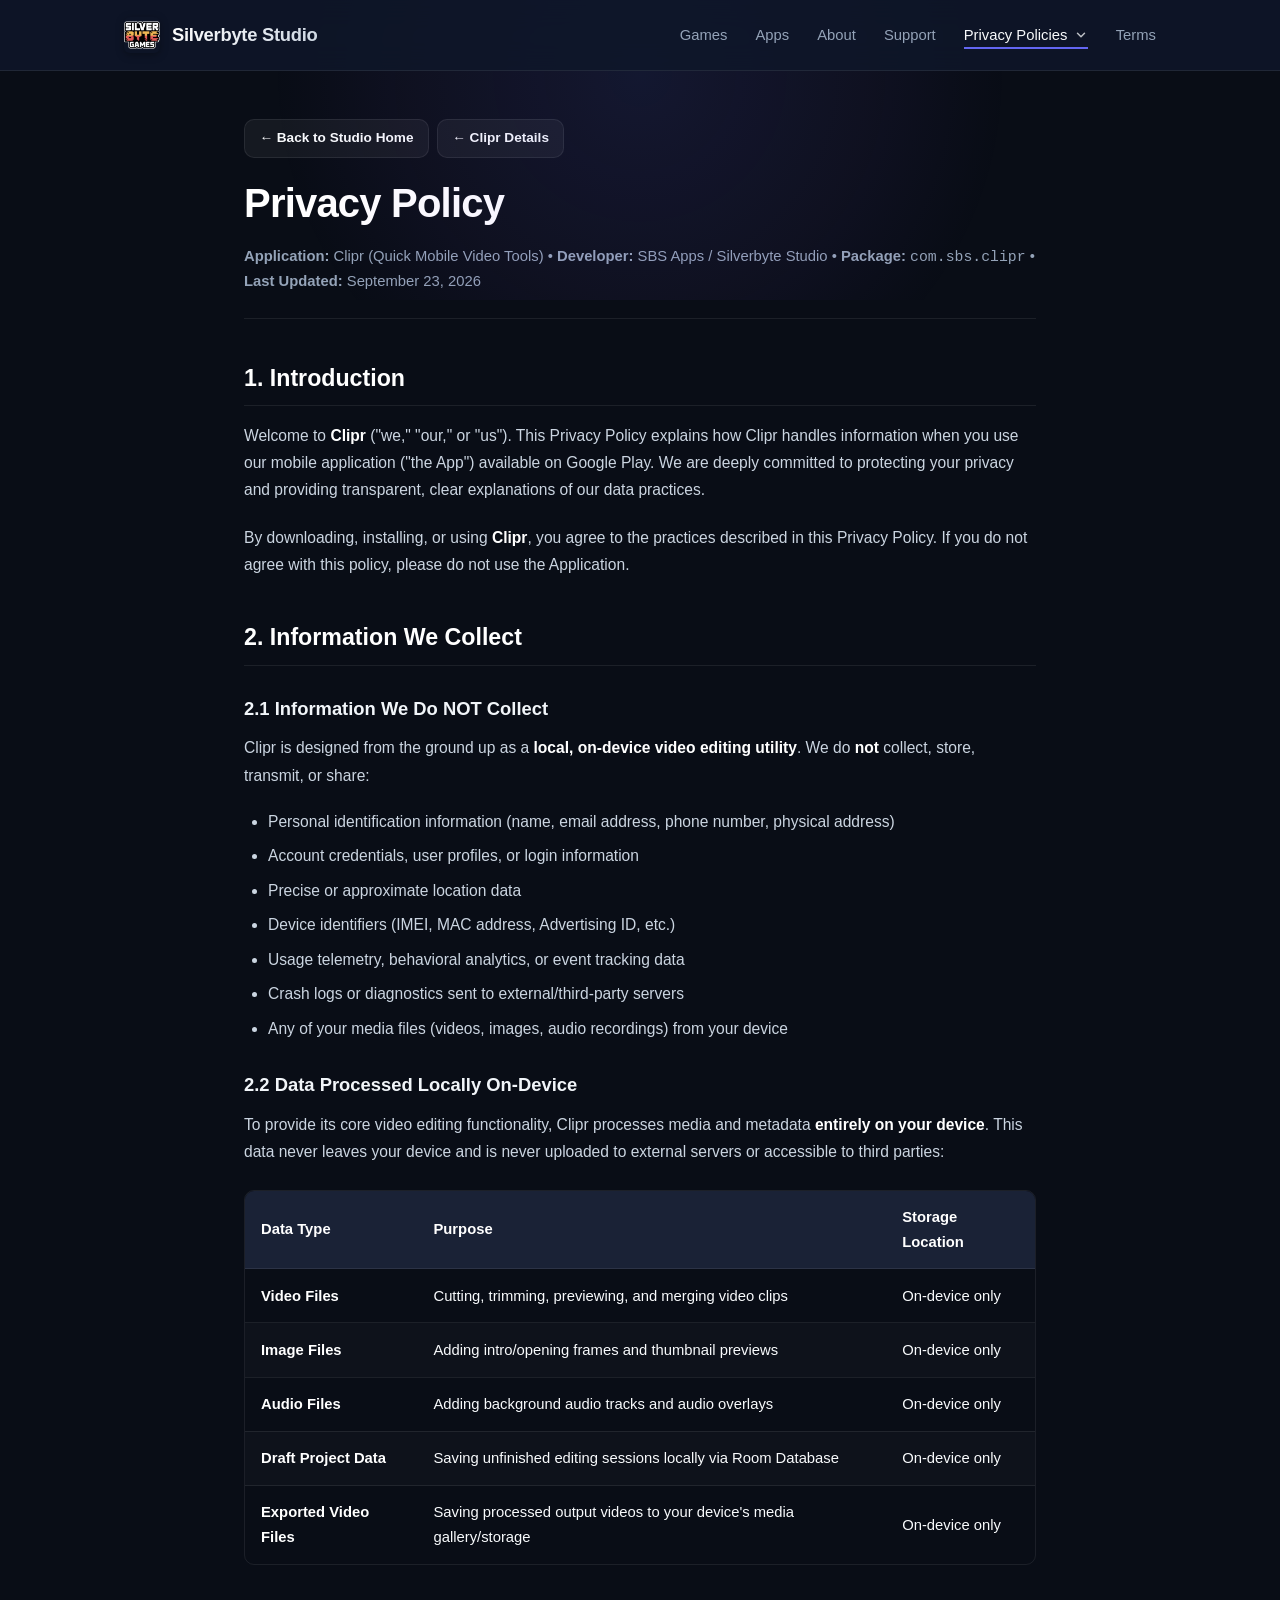
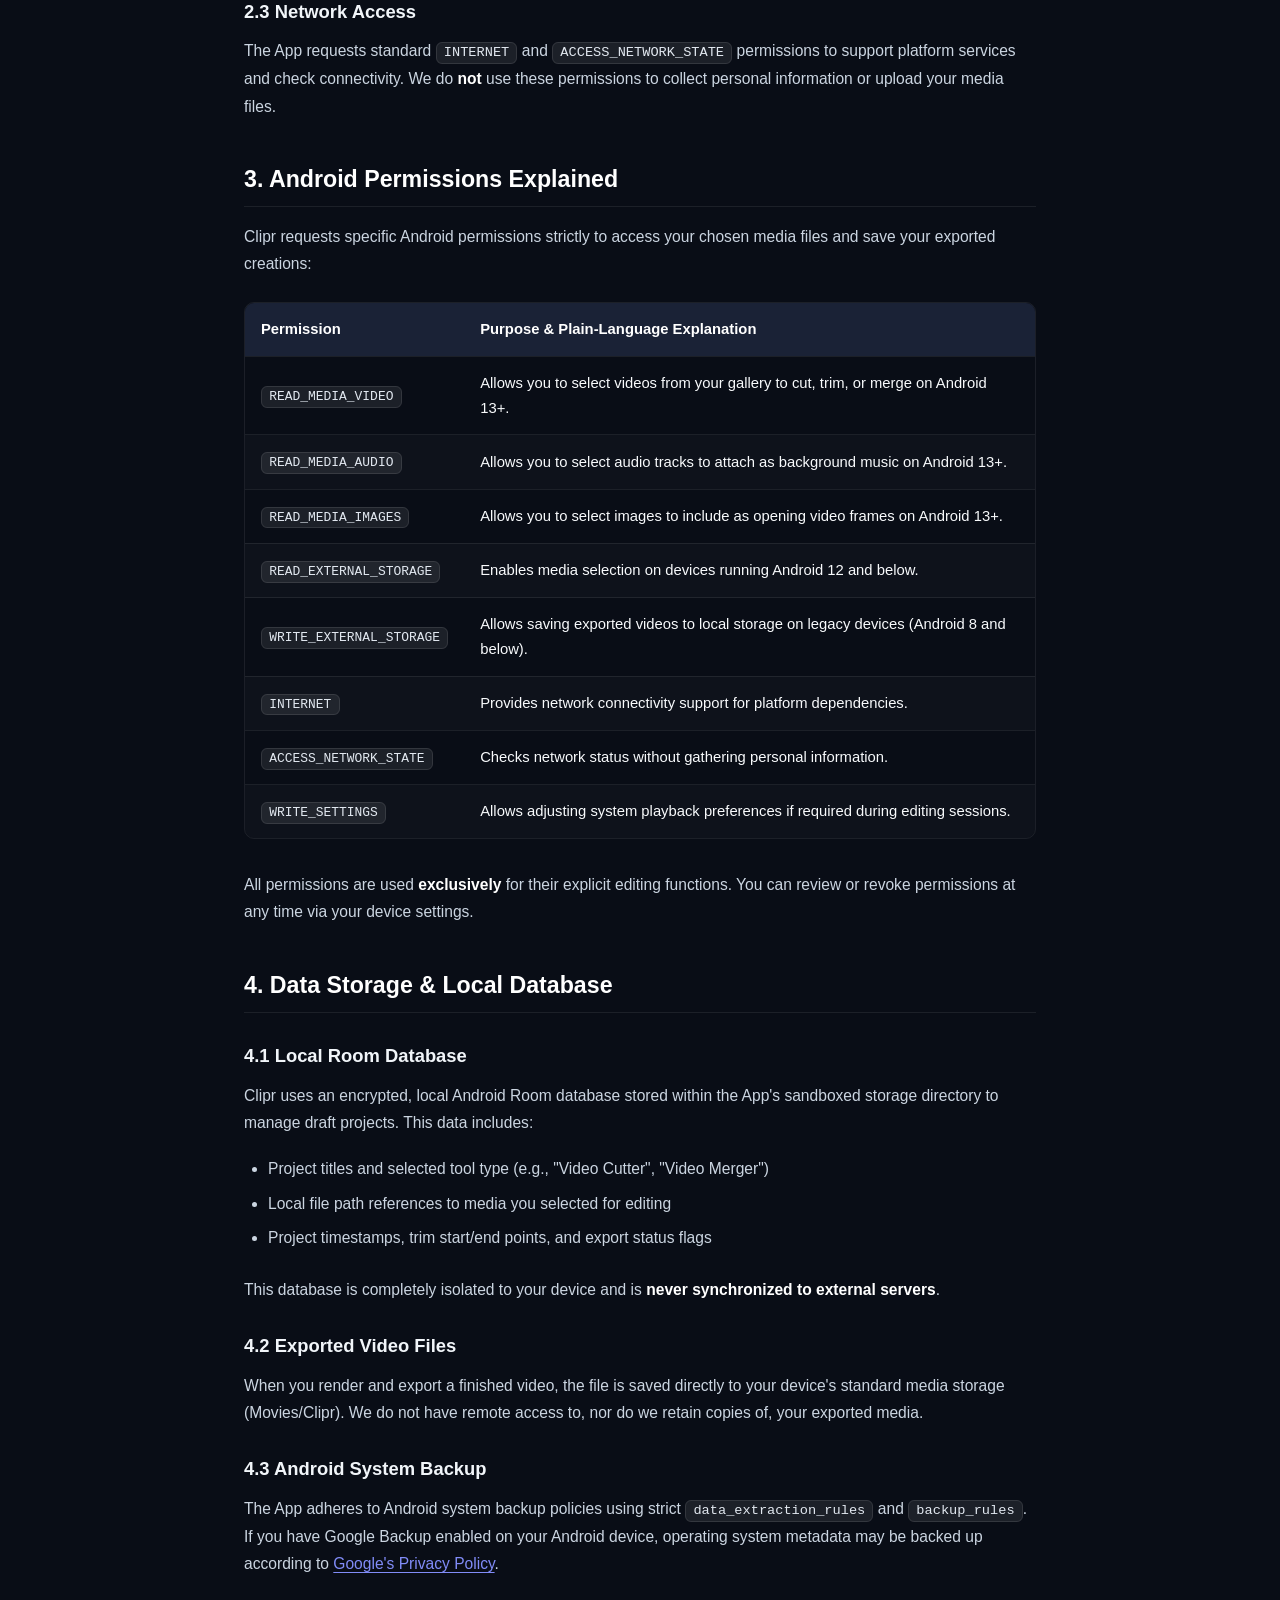
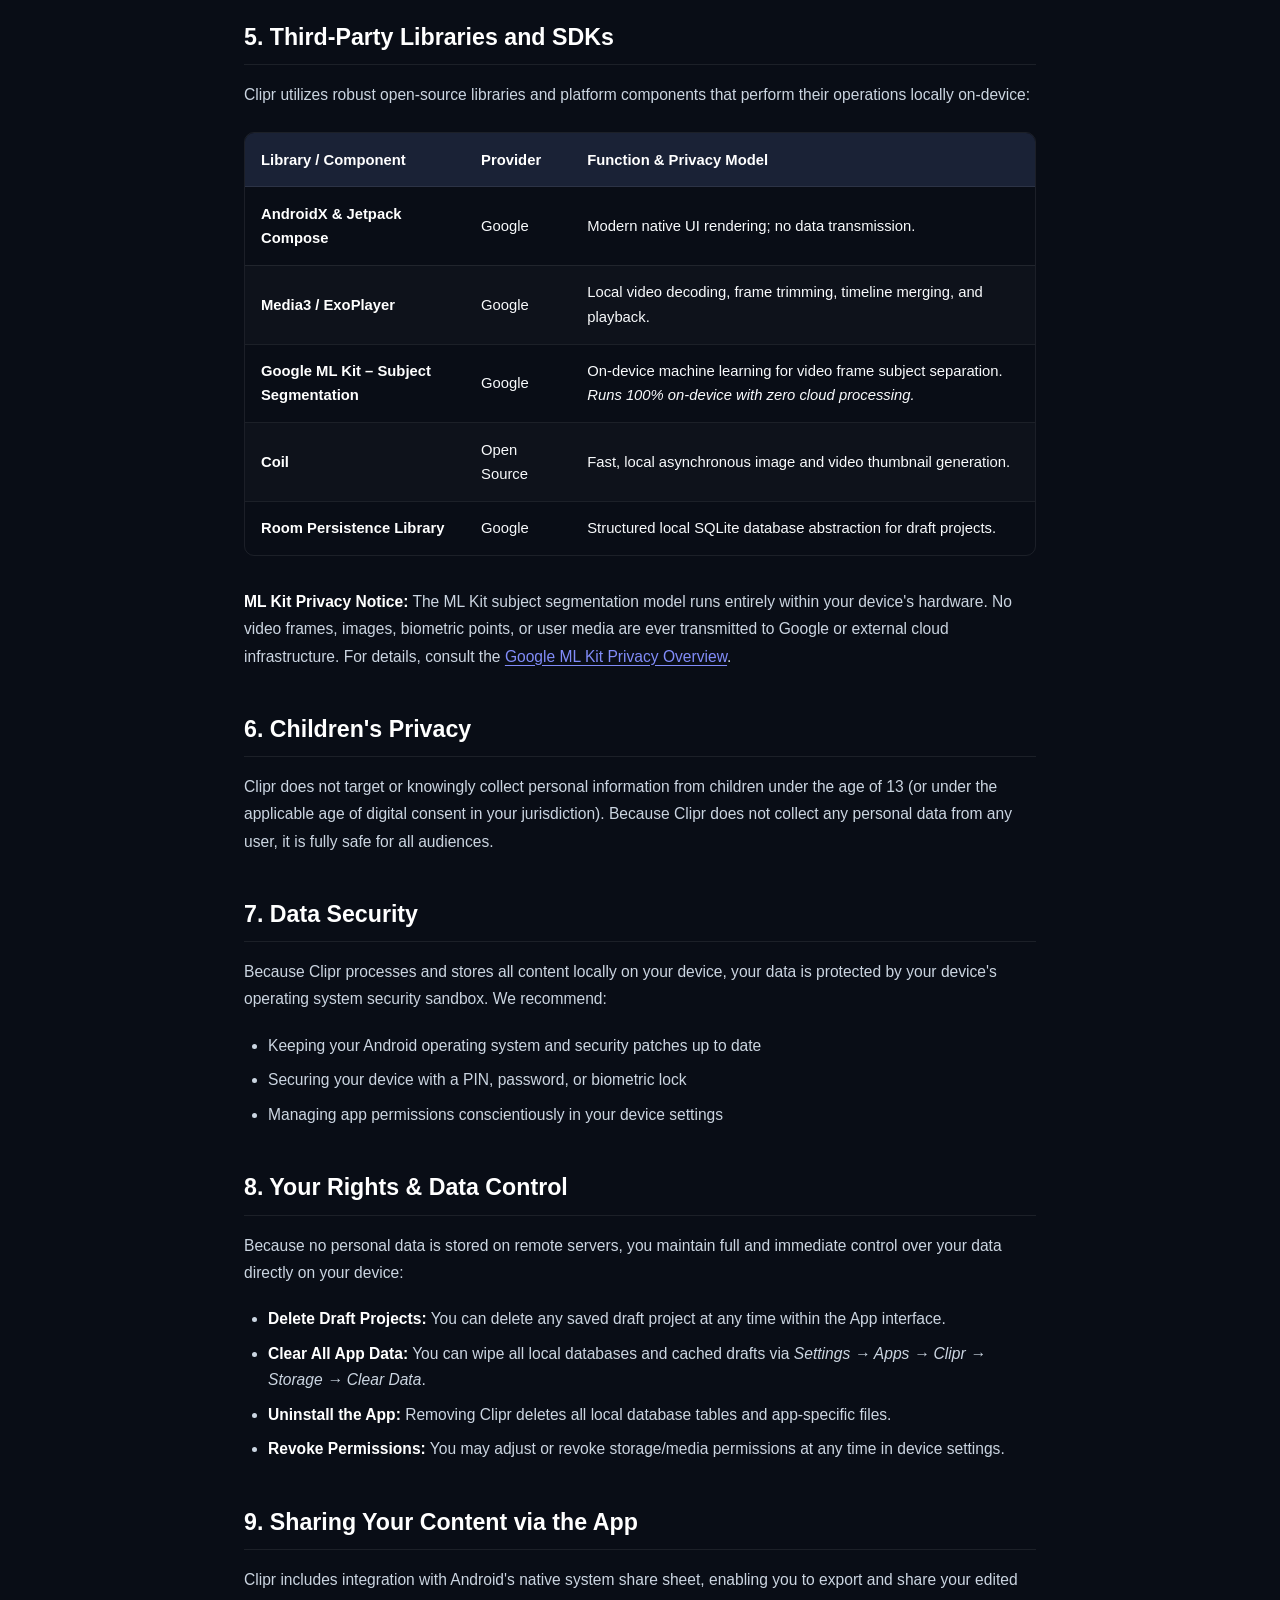
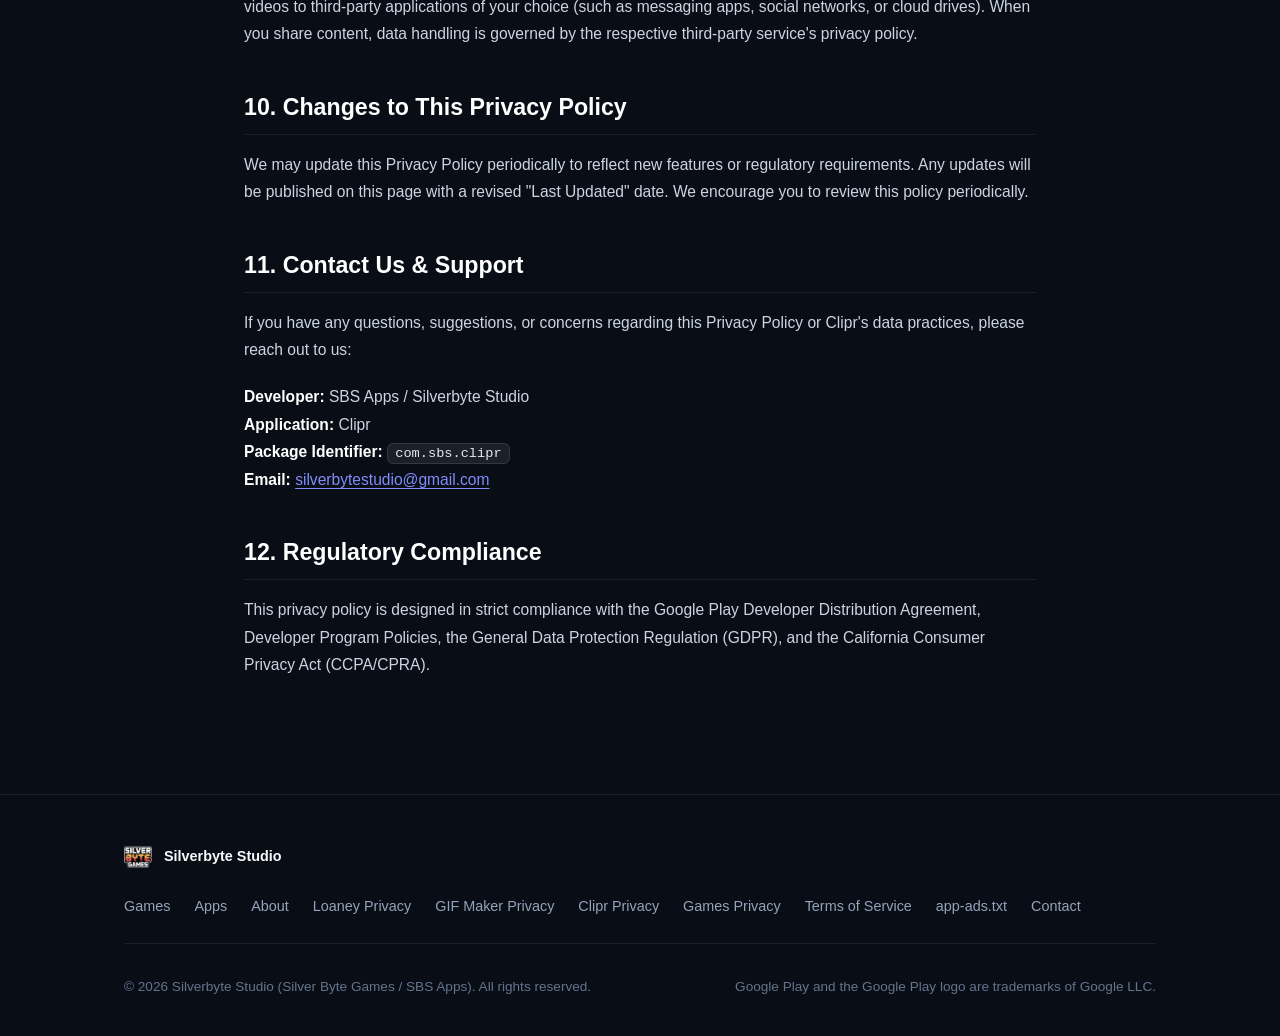
==== commit c4fe15cc: "Update" ====
--- a/clipr-privacy-policy.html
+++ b/clipr-privacy-policy.html
@@ -99,8 +99,8 @@
                 <a href="index.html" class="btn btn-secondary btn-sm" style="display: inline-flex; align-items: center; gap: 0.4rem;">
                     &larr; Back to Studio Home
                 </a>
-                <a href="privacy-policy.html" class="btn btn-secondary btn-sm" style="display: inline-flex; align-items: center; gap: 0.4rem;">
-                    View Games Privacy Policy &rarr;
+                <a href="clipr.html" class="btn btn-secondary btn-sm" style="display: inline-flex; align-items: center; gap: 0.4rem;">
+                    &larr; Clipr Details
                 </a>
             </div>
             <h1>Privacy Policy</h1>
--- a/assets/css/style.css
+++ b/assets/css/style.css
@@ -1056,3 +1056,322 @@
         align-items: flex-start;
     }
 }
+
+/* ==========================================================================
+   Product Detail & Showcase Extensions
+   ========================================================================== */
+
+/* Breadcrumb Navigation */
+.breadcrumb-nav {
+    padding: 1.25rem 0 0.5rem;
+}
+
+.breadcrumb-list {
+    display: flex;
+    align-items: center;
+    gap: 0.5rem;
+    list-style: none;
+    font-size: 0.85rem;
+    color: var(--text-muted);
+    flex-wrap: wrap;
+}
+
+.breadcrumb-item a {
+    color: var(--text-muted);
+    transition: var(--transition);
+}
+
+.breadcrumb-item a:hover {
+    color: var(--primary);
+}
+
+.breadcrumb-separator {
+    color: var(--text-subtle);
+    font-size: 0.75rem;
+}
+
+.breadcrumb-item.current {
+    color: #e2e8f0;
+    font-weight: 500;
+}
+
+/* Product Detail Container */
+.product-page-container {
+    max-width: 960px;
+    margin: 0 auto;
+    padding: 1.5rem 1.5rem 5rem;
+}
+
+.product-hero {
+    background: var(--bg-surface-card);
+    border: 1px solid var(--border-subtle);
+    border-radius: var(--radius-lg);
+    overflow: hidden;
+    backdrop-filter: blur(12px);
+    -webkit-backdrop-filter: blur(12px);
+    margin-bottom: 2.5rem;
+}
+
+.product-hero-banner {
+    width: 100%;
+    aspect-ratio: 16 / 8;
+    max-height: 420px;
+    background-color: #0b0f19;
+    position: relative;
+    overflow: hidden;
+}
+
+.product-hero-banner img {
+    width: 100%;
+    height: 100%;
+    object-fit: cover;
+}
+
+.product-hero-body {
+    padding: 2.25rem;
+}
+
+.product-header-main {
+    display: flex;
+    align-items: center;
+    gap: 1.5rem;
+    margin-bottom: 1.5rem;
+}
+
+.product-icon-large {
+    width: 84px;
+    height: 84px;
+    border-radius: 20px;
+    border: 1px solid rgba(255, 255, 255, 0.14);
+    box-shadow: 0 6px 20px rgba(0, 0, 0, 0.45);
+    flex-shrink: 0;
+}
+
+.product-title-group h1 {
+    font-size: clamp(1.6rem, 3.5vw, 2.25rem);
+    font-weight: 800;
+    color: #ffffff;
+    letter-spacing: -0.02em;
+    line-height: 1.2;
+    margin-bottom: 0.5rem;
+}
+
+.product-tagline {
+    font-size: 1.05rem;
+    color: #cbd5e1;
+    line-height: 1.6;
+    margin-bottom: 1.5rem;
+}
+
+.product-actions-bar {
+    display: flex;
+    gap: 0.85rem;
+    flex-wrap: wrap;
+    align-items: center;
+    padding-top: 1.25rem;
+    border-top: 1px solid var(--border-subtle);
+}
+
+/* Feature Grid on Product Pages */
+.product-section {
+    margin-bottom: 3rem;
+}
+
+.product-section-title {
+    font-size: 1.4rem;
+    font-weight: 700;
+    color: #ffffff;
+    margin-bottom: 1.25rem;
+    letter-spacing: -0.01em;
+    display: flex;
+    align-items: center;
+    gap: 0.65rem;
+}
+
+.product-features-grid {
+    display: grid;
+    grid-template-columns: repeat(auto-fit, minmax(280px, 1fr));
+    gap: 1.25rem;
+}
+
+.product-feature-card {
+    background: var(--bg-surface-card);
+    border: 1px solid var(--border-subtle);
+    border-radius: var(--radius-md);
+    padding: 1.5rem;
+    transition: var(--transition);
+}
+
+.product-feature-card:hover {
+    border-color: var(--border-hover);
+    transform: translateY(-2px);
+}
+
+.product-feature-icon {
+    width: 40px;
+    height: 40px;
+    border-radius: var(--radius-sm);
+    background: rgba(99, 102, 241, 0.12);
+    color: #818cf8;
+    display: flex;
+    align-items: center;
+    justify-content: center;
+    margin-bottom: 1rem;
+}
+
+.product-feature-card h3 {
+    font-size: 1.05rem;
+    font-weight: 600;
+    color: #ffffff;
+    margin-bottom: 0.4rem;
+}
+
+.product-feature-card p {
+    color: var(--text-muted);
+    font-size: 0.9rem;
+    line-height: 1.6;
+}
+
+/* Technical Specification Table / Card */
+.specs-card {
+    background: var(--bg-surface-card);
+    border: 1px solid var(--border-subtle);
+    border-radius: var(--radius-md);
+    overflow: hidden;
+}
+
+.specs-row {
+    display: flex;
+    padding: 0.9rem 1.25rem;
+    border-bottom: 1px solid var(--border-subtle);
+    font-size: 0.9rem;
+    align-items: center;
+}
+
+.specs-row:last-child {
+    border-bottom: none;
+}
+
+.specs-row:nth-child(even) {
+    background: rgba(255, 255, 255, 0.015);
+}
+
+.specs-label {
+    width: 35%;
+    font-weight: 600;
+    color: var(--text-muted);
+}
+
+.specs-value {
+    width: 65%;
+    color: #e2e8f0;
+}
+
+/* Streamlined Compact Cards for Home Page */
+.portal-showcase-grid {
+    display: grid;
+    grid-template-columns: repeat(auto-fit, minmax(320px, 1fr));
+    gap: 1.5rem;
+}
+
+.portal-card {
+    background: var(--bg-surface-card);
+    border: 1px solid var(--border-subtle);
+    border-radius: var(--radius-lg);
+    overflow: hidden;
+    display: flex;
+    flex-direction: column;
+    justify-content: space-between;
+    transition: var(--transition);
+}
+
+.portal-card:hover {
+    border-color: var(--border-hover);
+    transform: translateY(-3px);
+    box-shadow: 0 10px 30px rgba(0, 0, 0, 0.35);
+}
+
+.portal-card-banner {
+    width: 100%;
+    aspect-ratio: 16 / 9;
+    max-height: 200px;
+    background: #0b0f19;
+    overflow: hidden;
+}
+
+.portal-card-banner img {
+    width: 100%;
+    height: 100%;
+    object-fit: cover;
+    transition: transform 0.4s ease;
+}
+
+.portal-card:hover .portal-card-banner img {
+    transform: scale(1.03);
+}
+
+.portal-card-body {
+    padding: 1.5rem;
+    flex: 1;
+    display: flex;
+    flex-direction: column;
+}
+
+.portal-card-header {
+    display: flex;
+    align-items: center;
+    gap: 1rem;
+    margin-bottom: 1rem;
+}
+
+.portal-card-icon {
+    width: 54px;
+    height: 54px;
+    border-radius: 14px;
+    border: 1px solid rgba(255, 255, 255, 0.12);
+    box-shadow: 0 3px 10px rgba(0, 0, 0, 0.3);
+    flex-shrink: 0;
+}
+
+.portal-card-title {
+    font-size: 1.15rem;
+    font-weight: 700;
+    color: #ffffff;
+    margin-bottom: 0.25rem;
+}
+
+.portal-card-desc {
+    color: var(--text-muted);
+    font-size: 0.9rem;
+    line-height: 1.55;
+    margin-bottom: 1.25rem;
+    flex: 1;
+}
+
+.portal-card-footer {
+    display: flex;
+    align-items: center;
+    justify-content: space-between;
+    padding-top: 1rem;
+    border-top: 1px solid var(--border-subtle);
+    gap: 0.75rem;
+    flex-wrap: wrap;
+}
+
+@media (max-width: 640px) {
+    .product-header-main {
+        flex-direction: column;
+        align-items: flex-start;
+    }
+
+    .specs-row {
+        flex-direction: column;
+        align-items: flex-start;
+        gap: 0.25rem;
+    }
+
+    .specs-label, .specs-value {
+        width: 100%;
+    }
+}
+
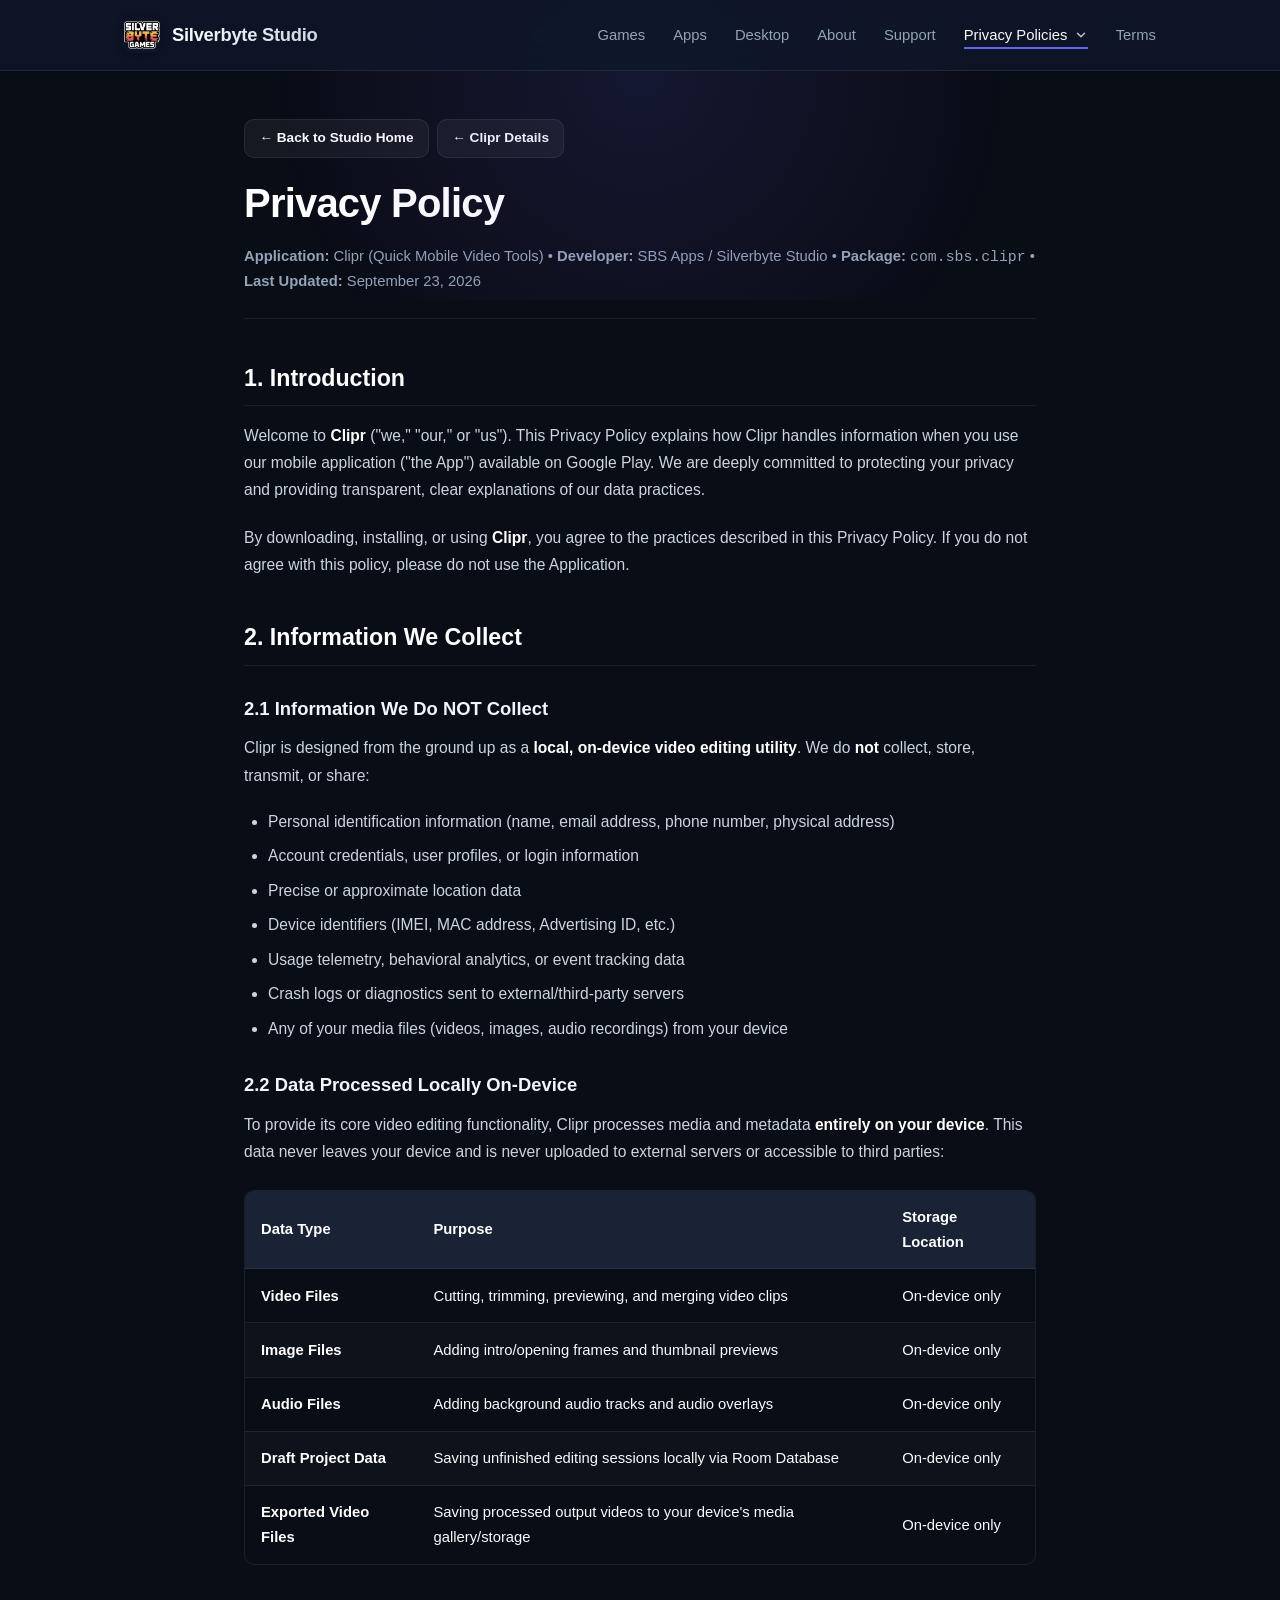
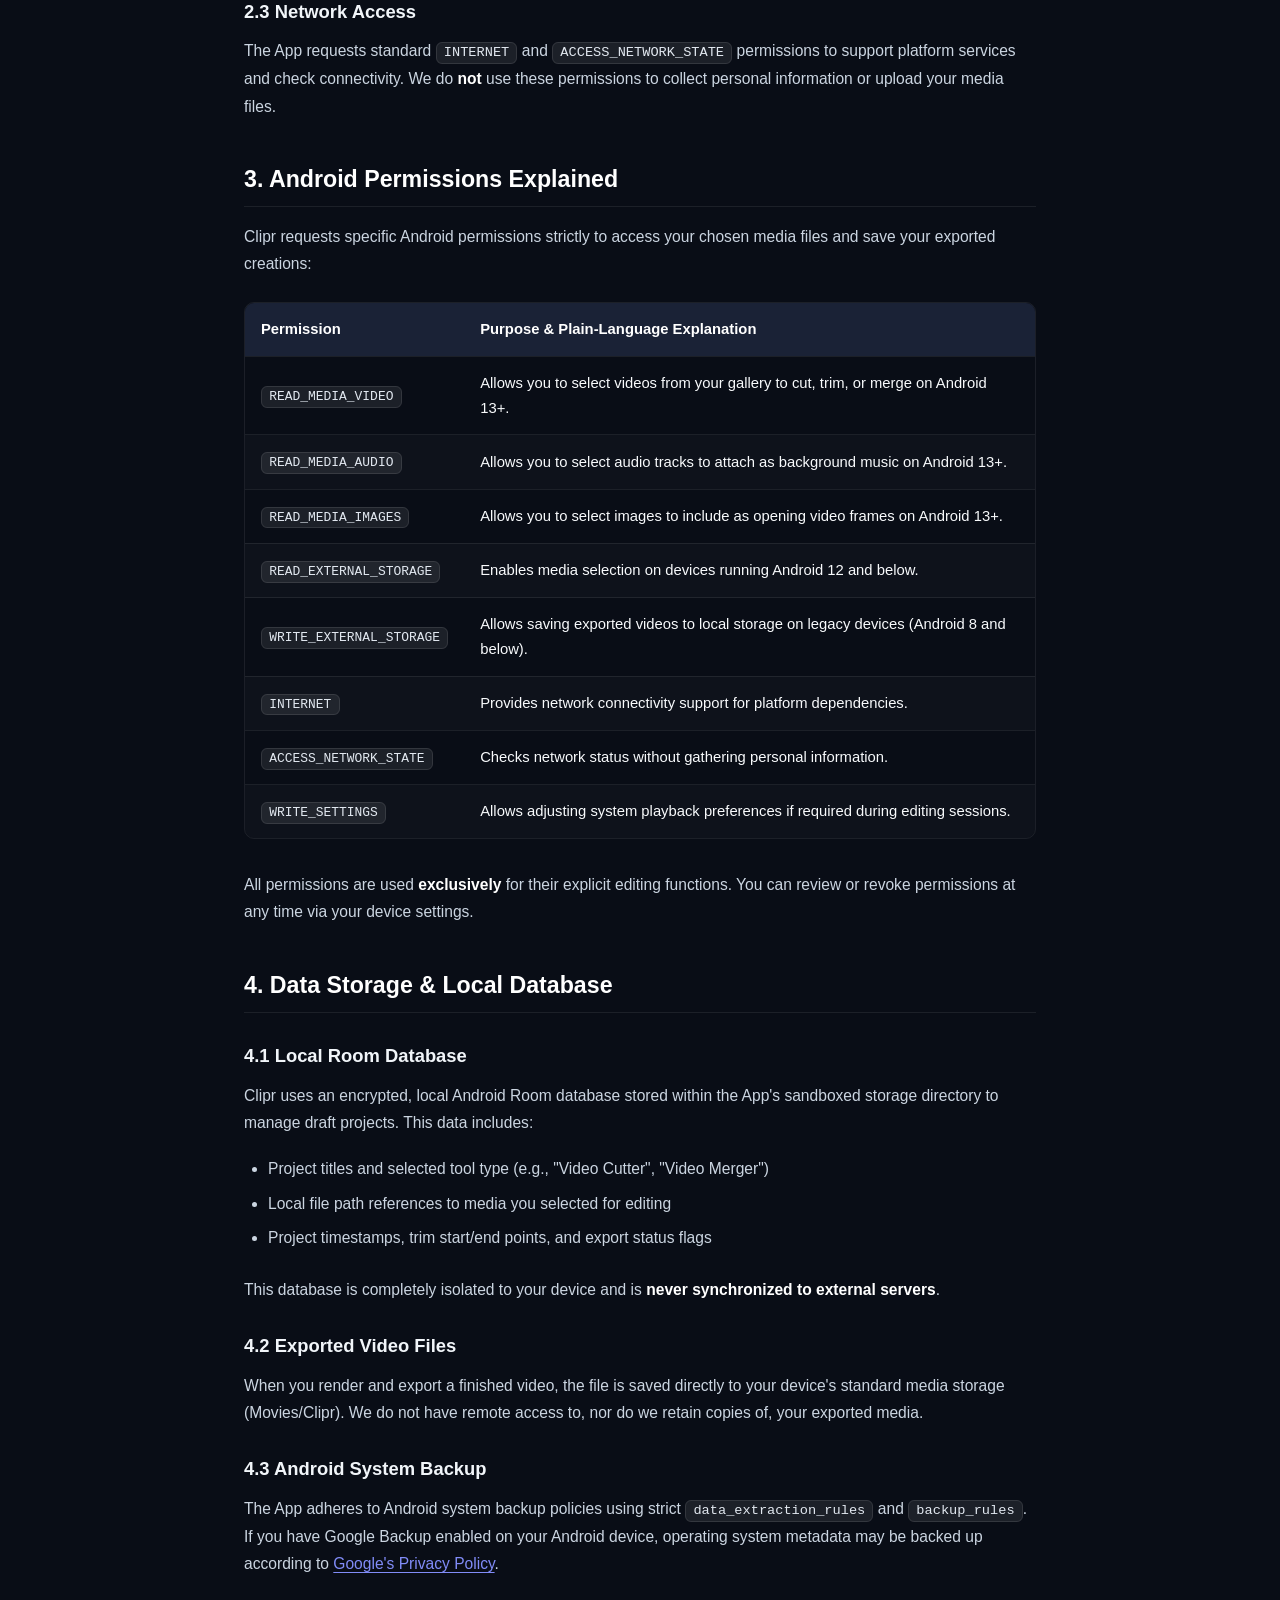
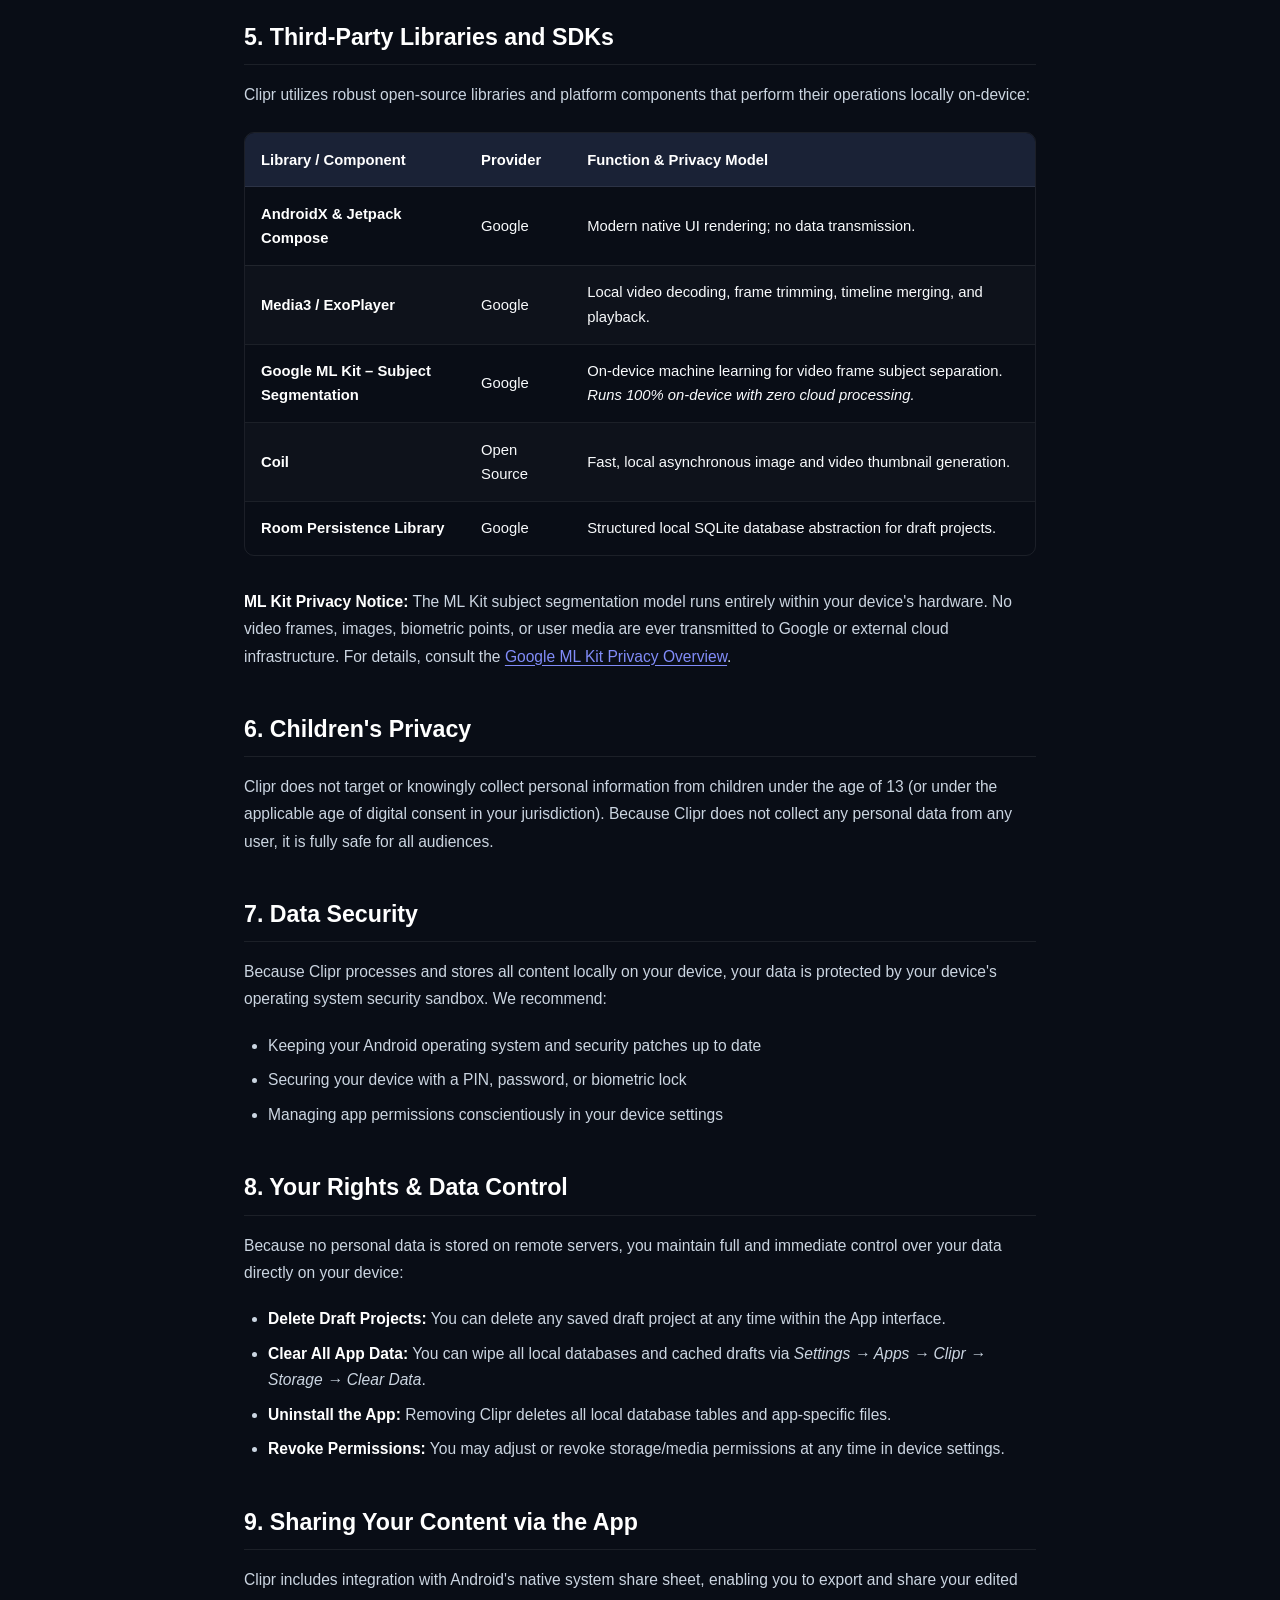
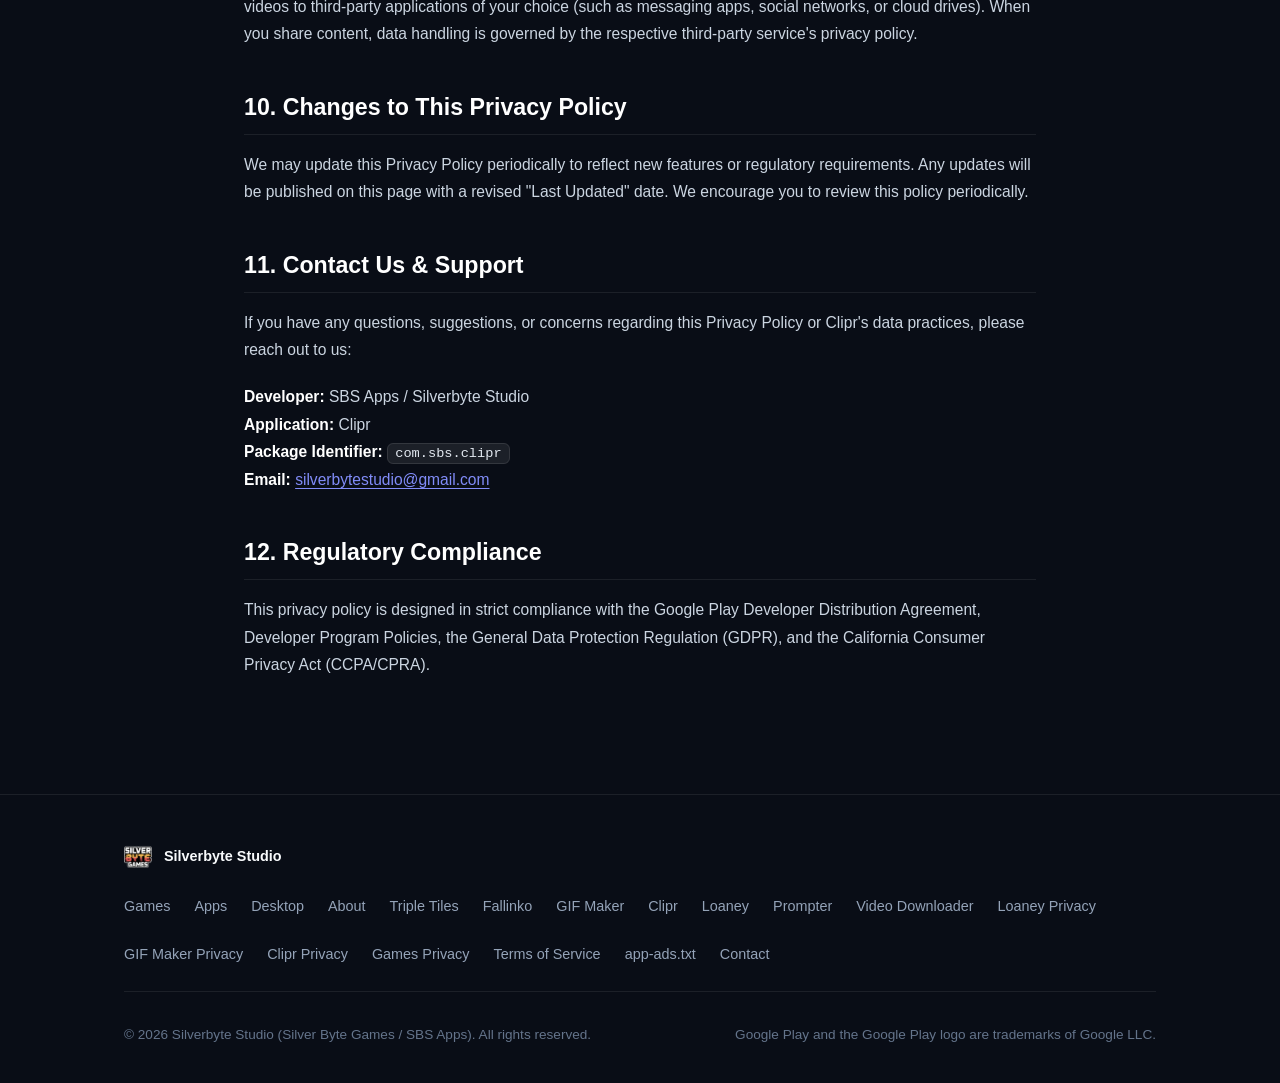
==== commit 10c3a9e8: "Update" ====
--- a/clipr-privacy-policy.html
+++ b/clipr-privacy-policy.html
@@ -38,6 +38,7 @@
                 <ul class="nav-links">
                     <li><a href="index.html#games" class="nav-link">Games</a></li>
                     <li><a href="index.html#apps" class="nav-link">Apps</a></li>
+                    <li><a href="index.html#desktop-apps" class="nav-link">Desktop</a></li>
                     <li><a href="index.html#about" class="nav-link">About</a></li>
                     <li><a href="index.html#support" class="nav-link">Support</a></li>
                     <li class="nav-dropdown">
@@ -336,7 +337,15 @@
                 <ul class="footer-links">
                     <li><a href="index.html#games">Games</a></li>
                     <li><a href="index.html#apps">Apps</a></li>
+                    <li><a href="index.html#desktop-apps">Desktop</a></li>
                     <li><a href="index.html#about">About</a></li>
+                    <li><a href="triple-tiles.html">Triple Tiles</a></li>
+                    <li><a href="fallinko.html">Fallinko</a></li>
+                    <li><a href="gif-maker.html">GIF Maker</a></li>
+                    <li><a href="clipr.html">Clipr</a></li>
+                    <li><a href="loaney.html">Loaney</a></li>
+                    <li><a href="prompter.html">Prompter</a></li>
+                    <li><a href="video-downloader.html">Video Downloader</a></li>
                     <li><a href="loaney-privacy-policy.html">Loaney Privacy</a></li>
                     <li><a href="gif-maker-privacy-policy.html">GIF Maker Privacy</a></li>
                     <li><a href="clipr-privacy-policy.html">Clipr Privacy</a></li>
